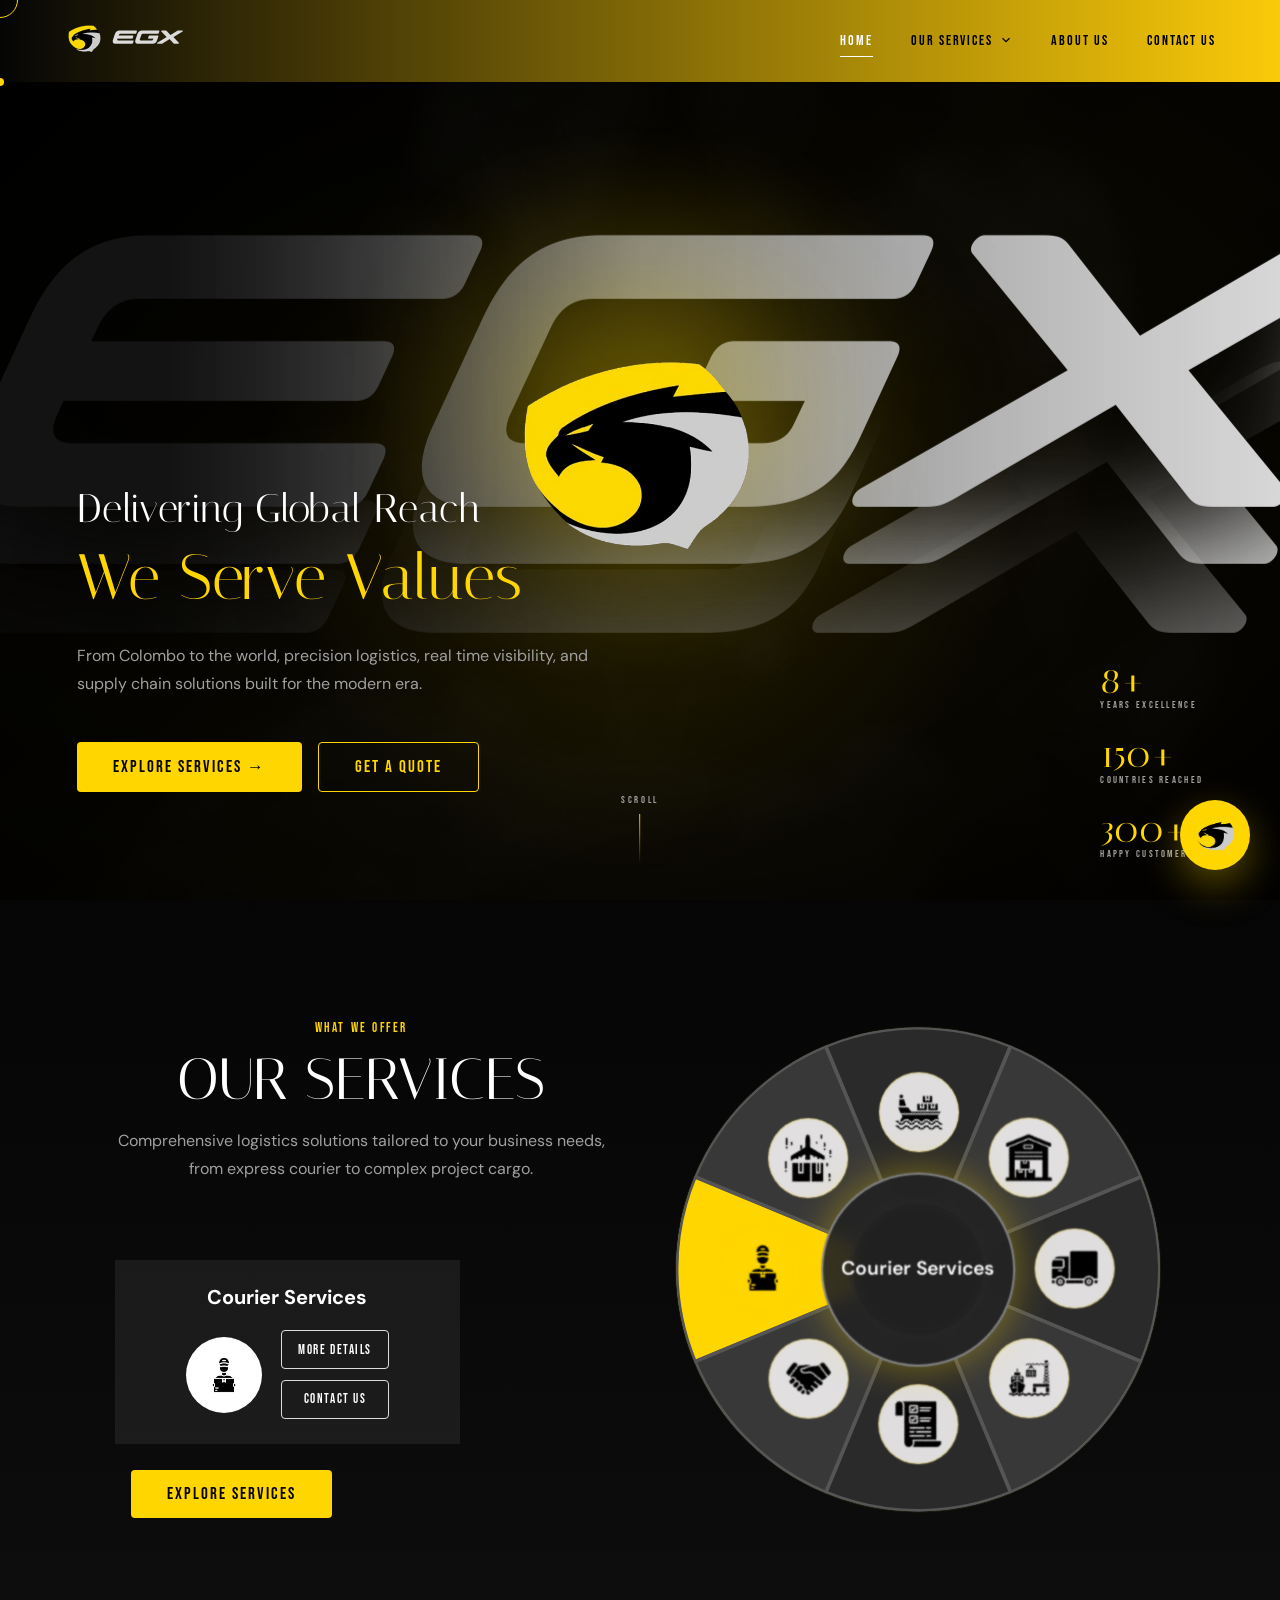
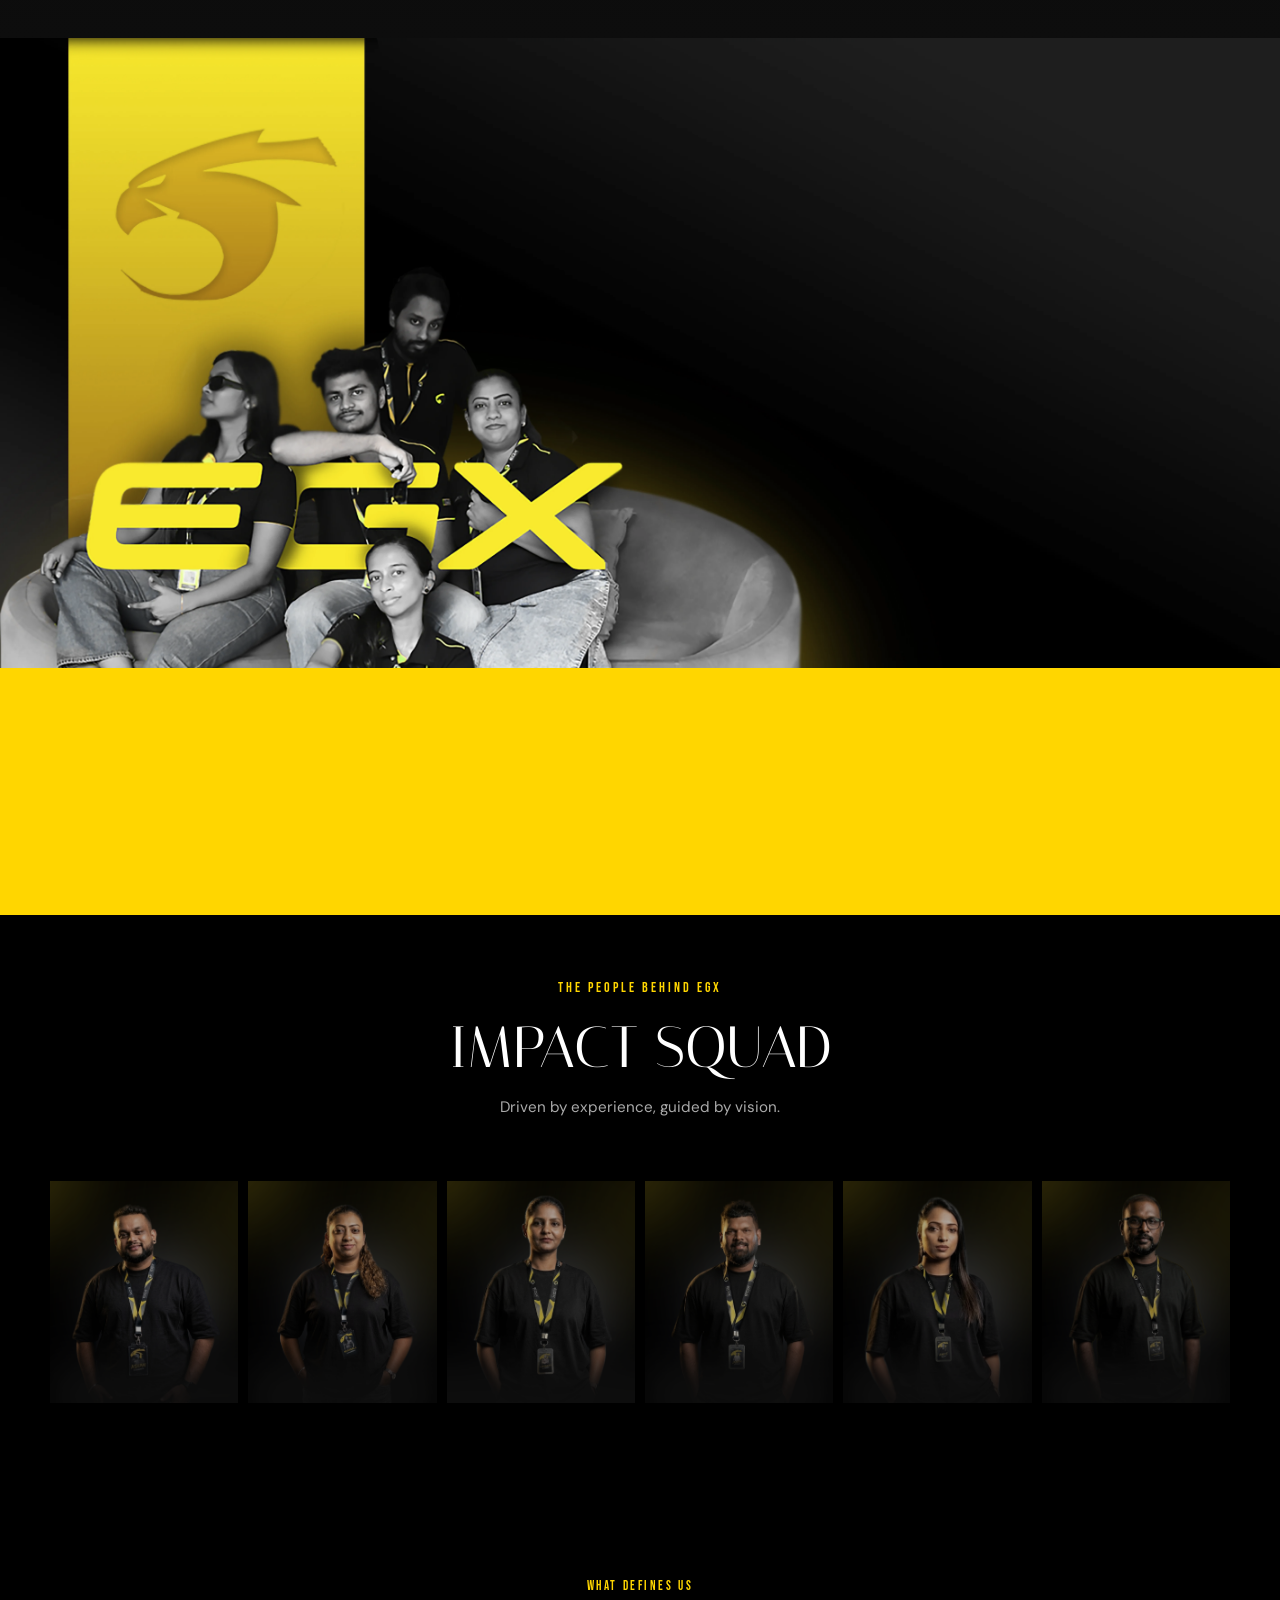
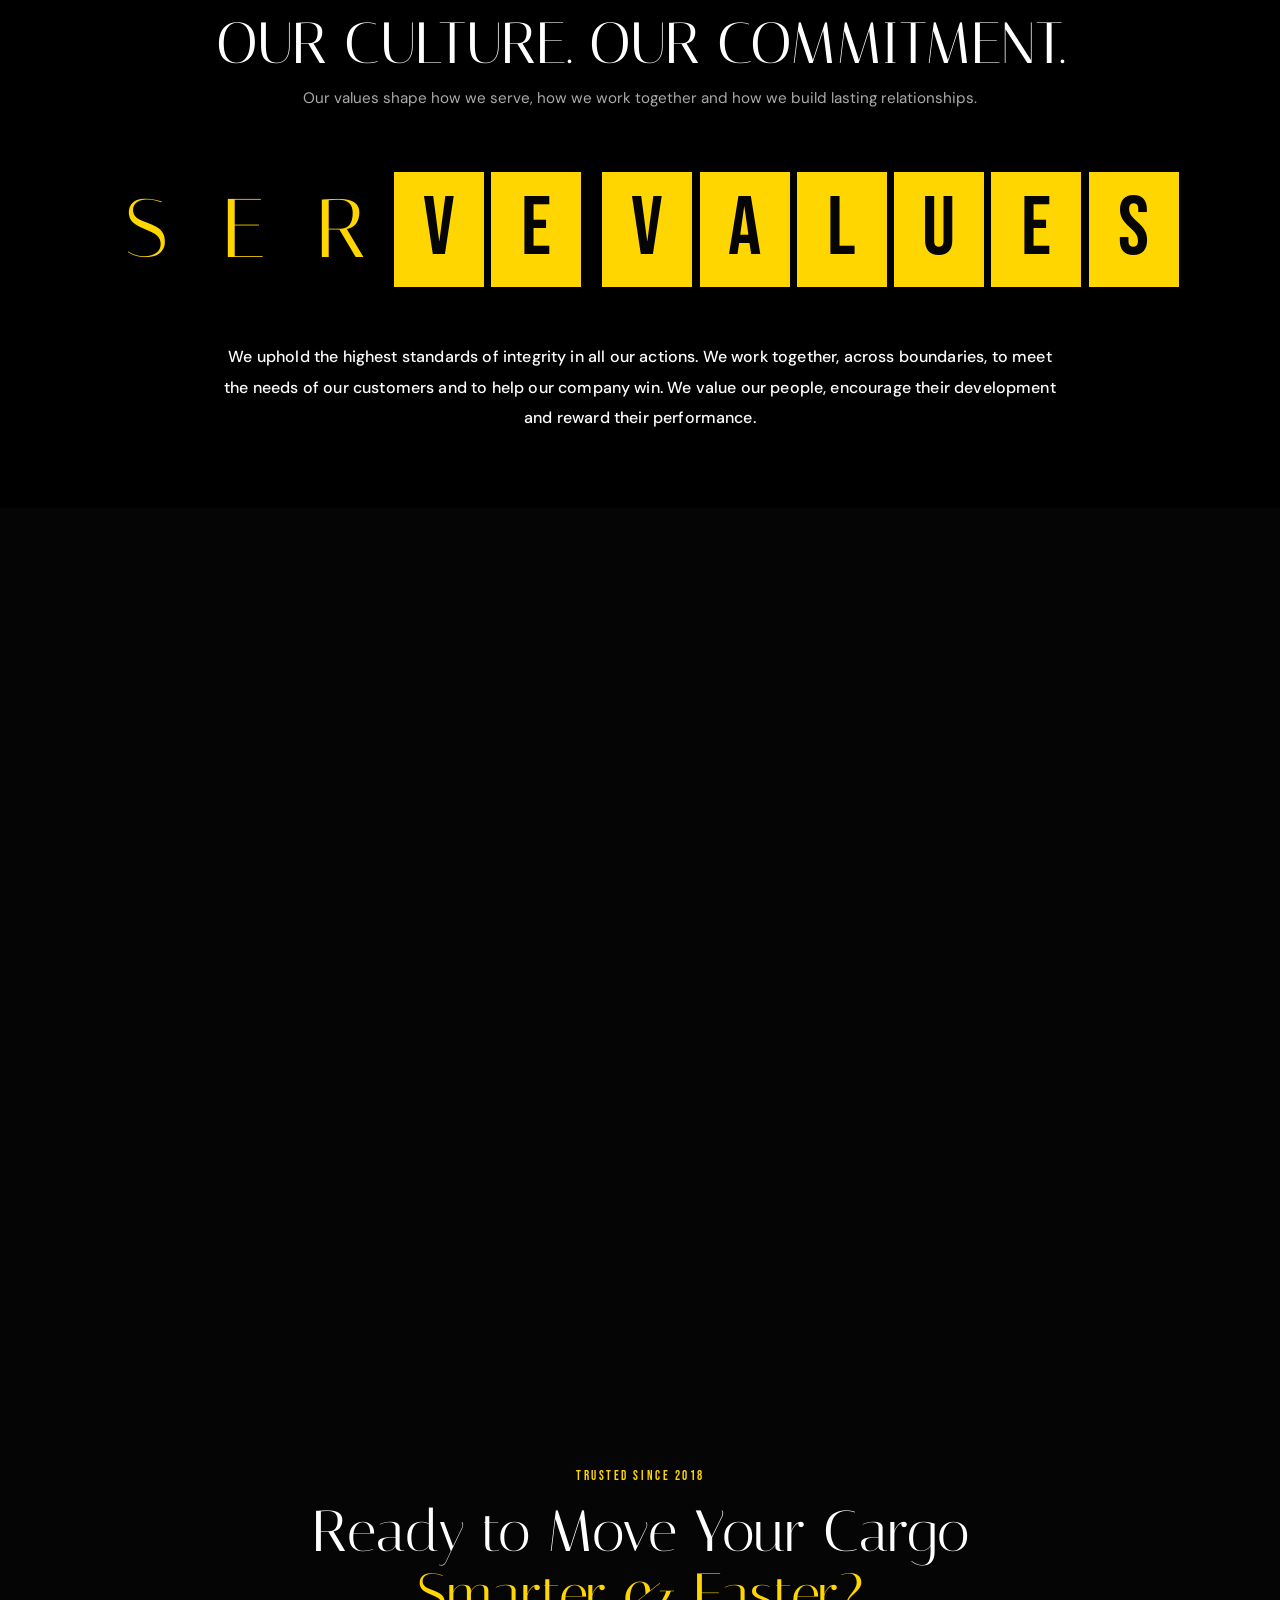
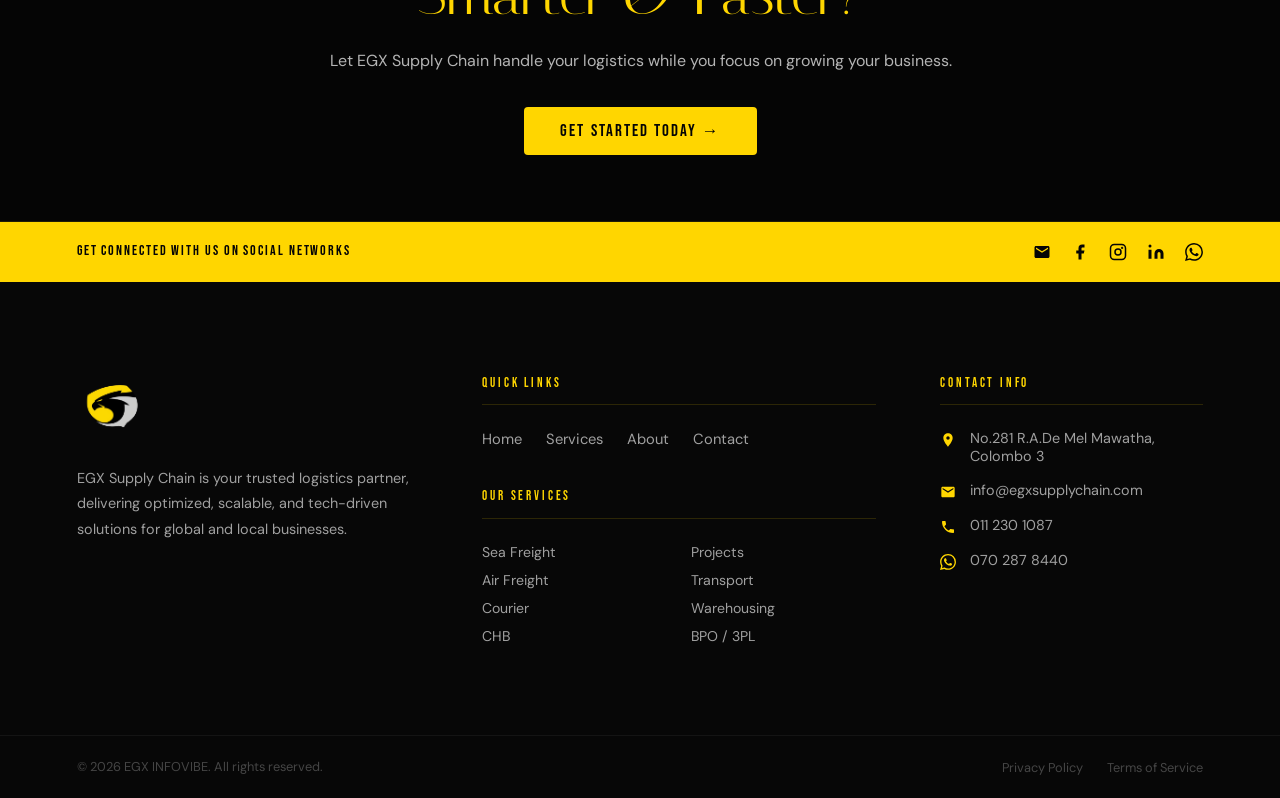
==== index.html @ 419c7eac "PULSE UPDATE 16" ====
<!DOCTYPE html>
<html lang="en">

<head>
  <meta charset="UTF-8">
  <meta name="viewport" content="width=device-width, initial-scale=1.0">
  <meta name="description"
    content="EGX Supply Chain — World-class logistics solutions including courier, air freight, sea freight, warehouse, transport, and customs brokerage services.">
  <title>EGX Supply Chain | Global Logistics Excellence</title>
  <link rel="icon" href="images/egx-logo.webp">
  <link rel="stylesheet" href="css/global.css">
  <link rel="stylesheet" href="css/navbar.css">
  <link rel="stylesheet" href="css/home.css">

  <link rel="stylesheet" href="css/footer.css">

  <link rel="stylesheet" href="css/chatbot.css">

</head>

<body>


  <!-- PRELOADERs -->
  <div id="preloader">
    <img class="preloader-logo" src="images/EGXNavLogo.webp" alt="EGX" onerror="this.style.display='none'">
    <div class="preloader-bar-wrap">
      <div class="preloader-bar"></div>
    </div>
    <p class="preloader-text">LOADING EXCELLENCE</p>
  </div>
  <div id="page-transition"></div>
  <div class="cursor-dot"></div>
  <div class="cursor-ring"></div>
  <audio id="preloader-sound" src="sounds/flash.mp3" preload="none"></audio>
  <audio id="spin-sound" src="sounds/spin3.mp3" preload="none"></audio>

  <!-- NAVBAR -->
  <header id="navbar">
    <a href="index.html" class="nav-logo">
      <img src="images/EGXNavLogo.webp" alt="EGX Supply Chain">
    </a>
    <nav class="nav-links">
      <div class="nav-item"><a href="index.html" class="nav-link active">HOME</a></div>
      <div class="nav-item">
        <a href="pages/services.html" class="nav-link">OUR SERVICES <svg viewBox="0 0 24 24" fill="none"
            stroke="currentColor" stroke-width="2">
            <polyline points="6 9 12 15 18 9" />
          </svg></a>
        <div class="nav-dropdown">
          <a href="pages/courier.html" class="dropdown-link">Courier</a>
          <a href="pages/air-freight.html" class="dropdown-link">Air Freight</a>
          <a href="pages/sea-freight.html" class="dropdown-link">Sea Freight</a>
          <a href="pages/warehouse.html" class="dropdown-link">Warehouse & Logistics</a>
          <a href="pages/transport.html" class="dropdown-link">Transport</a>
          <a href="pages/project-cargo.html" class="dropdown-link">Project Cargo</a>
          <a href="pages/chb.html" class="dropdown-link">CHB</a>
          <a href="pages/bpo.html" class="dropdown-link">3PL &amp; 4PL / BPO</a>
        </div>
      </div>
      <div class="nav-item"><a href="pages/about.html" class="nav-link">ABOUT US</a></div>
      <div class="nav-item"><a href="pages/contact.html" class="nav-link">CONTACT US</a></div>
    </nav>

    <button class="nav-hamburger" aria-label="Open menu"><span></span><span></span><span></span></button>
  </header>

  <!-- MOBILE MENU -->
  <nav id="mobile-menu">
    <div class="mobile-nav-item"><a href="index.html" class="mobile-nav-link">Home</a></div>
    <div class="mobile-nav-item">
      <div class="mobile-nav-link" data-toggle="true">Our Services <svg viewBox="0 0 24 24" fill="none"
          stroke="currentColor" stroke-width="2" width="20" height="20">
          <polyline points="6 9 12 15 18 9" />
        </svg></div>
      <div class="mobile-submenu">
        <a href="pages/courier.html" class="mobile-sub-link">Courier</a>
        <a href="pages/air-freight.html" class="mobile-sub-link">Air Freight</a>
        <a href="pages/sea-freight.html" class="mobile-sub-link">Sea Freight</a>
        <a href="pages/warehouse.html" class="mobile-sub-link">Warehouse &amp; Logistics</a>
        <a href="pages/transport.html" class="mobile-sub-link">Transport</a>
        <a href="pages/project-cargo.html" class="mobile-sub-link">Project Cargo</a>
        <a href="pages/chb.html" class="mobile-sub-link">CHB</a>
        <a href="pages/bpo.html" class="mobile-sub-link">3PL &amp; 4PL / BPO</a>
      </div>
    </div>
    <div class="mobile-nav-item"><a href="pages/about.html" class="mobile-nav-link">About Us</a></div>
    <div class="mobile-nav-item"><a href="pages/contact.html" class="mobile-nav-link">Contact Us</a></div>
    <div class="mobile-cta"><a href="pages/contact.html" class="btn btn-gold">GET A QUOTE →</a></div>
  </nav>



  <!-- ═══════════════════════════════════════════════════════ -->
  <!-- HERO SECTION -->
  <!-- ═══════════════════════════════════════════════════════ -->
  <section id="hero">
    <!-- Background layers (always absolute/decorative) -->
    <div class="hero-bg">
      <img class="hero-bg-img" src="images/team-watermark.webp" alt="">
      <div class="hero-grain"></div>
      <div class="hero-vignette"></div>
    </div>

    <!-- Orb (desktop only, hidden on mobile via CSS) -->
    <div class="hero-orb"></div>

    <!-- BIG EGX background text image
       Desktop: absolute centered behind logo
       Mobile:  flows at top of flex column -->
    <img class="hero-big-egx" src="images/EGX.webp" alt="">

    <!-- Gold glow (desktop only) -->
    <img class="hero-glow" src="images/yellow-glow.webp" alt="">

    <!-- EGX Logo
       Desktop: absolute centered over EGX text
       Mobile:  flows below EGX text image -->
    <div class="hero-logo-wrap" id="heroLogoWrap">
      <img src="images/egx-logo.webp" alt="EGX Supply Chain Logo">
    </div>

    <!-- Text content + buttons
       Desktop: absolute bottom-left
       Mobile:  flows below logo -->
    <div class="hero-content">

      <h1 class="hero-h1">Delivering Global Reach </h1>
      <h2 class="hero-h1-sub">We Serve Values</h2>
      <p class="hero-desc">From Colombo to the world, precision logistics, real time visibility, and supply chain
        solutions built for the modern era.</p>
      <div class="hero-actions">
        <a href="pages/services.html" class="btn btn-gold">EXPLORE SERVICES →</a>
        <a href="pages/contact.html" class="btn btn-outline">GET A QUOTE</a>
      </div>
    </div>

    <!-- Stats
       Desktop: absolute bottom-right
       Mobile:  flows below content -->
    <div class="hero-stats">
      <div class="hero-stat">
        <div class="num">8+</div>
        <div class="lbl">YEARS EXCELLENCE</div>
      </div>
      <div class="hero-stat">
        <div class="num">150+</div>
        <div class="lbl">COUNTRIES REACHED</div>
      </div>
      <div class="hero-stat">
        <div class="num">300+</div>
        <div class="lbl"> HAPPY CUSTOMERS</div>
      </div>
    </div>

    <!-- Scroll indicator (desktop only) -->
    <div class="hero-scroll">
      <span>SCROLL</span>
      <div class="hero-scroll-line"></div>
    </div>

  </section>


  <!-- ═══════════════════════════════════════════════════════ -->
  <!-- SERVICES WHEEL -->
  <!-- ═══════════════════════════════════════════════════════ -->
  <section id="services-section" class="section">
    <div class="container">


      <div class="wheel-container">

        <!-- ── LEFT: Detail Panel ── -->
        <div class="wheel-detail reveal">
          <div class="section-title-block reveal">
            <span class="label">WHAT WE OFFER</span>
            <h2>OUR SERVICES</h2>
            <p>Comprehensive logistics solutions tailored to your business needs, from express courier to complex
              project cargo.</p>
          </div>
          <div class="wheel-detail-box">
            <h2 class="wheel-detail-name">Courier Services</h2>
            <div class="wheel-detail-inner">
              <div class="wheel-detail-icon-circle">
                <img class="wheel-detail-icon-img" src="images/icons/courier.webp" alt="Service Icon">
              </div>
              <div class="wheel-detail-btns">
                <a href="#" class="btn btn-outline wheel-detail-btn">MORE DETAILS</a>
                <a href="pages/contact.html" class="btn btn-outline">CONTACT US</a>
              </div>
            </div>
          </div>
          <a href="pages/services.html" class="btn btn-gold wheel-explore-btn">EXPLORE SERVICES</a>
        </div>

        <!-- ── RIGHT: Spinning Wheel ── -->
        <div class="wheel-wrap">
          <div class="wheel" id="serviceWheel">
            <!-- Center: service name text (counter-rotated by JS) -->
            <div class="wheel-center">
              <span class="wheel-center-text">Courier Services</span>
            </div>
            <!-- Items (positioned + counter-rotated by JS) -->
            <div class="wheel-item" data-name="Courier Services"
              data-desc="Fast and secure international courier services to 220+ countries with real-time tracking and express options."
              data-href="pages/courier.html">
              <div class="wheel-item-icon"><img src="images/icons/courier.webp" alt="Courier"></div>
            </div>
            <div class="wheel-item" data-name="Air Freight"
              data-desc="Time-critical air cargo solutions with global coverage, customs expertise and full-service handling."
              data-href="pages/air-freight.html">
              <div class="wheel-item-icon"><img src="images/icons/air.webp" alt="Air Freight"></div>
            </div>
            <div class="wheel-item" data-name="Sea Freight"
              data-desc="Cost-effective FCL and LCL ocean freight services connecting Sri Lanka to every major port worldwide."
              data-href="pages/sea-freight.html">
              <div class="wheel-item-icon"><img src="images/icons/sea.webp" alt="Sea Freight"></div>
            </div>
            <div class="wheel-item" data-name="Warehouse &amp; Logistics"
              data-desc="State-of-the-art warehousing facilities with inventory management, pick &amp; pack, and distribution services."
              data-href="pages/warehouse.html">
              <div class="wheel-item-icon"><img src="images/icons/warehouse.webp" alt="Warehouse"></div>
            </div>
            <div class="wheel-item" data-name="Ground Transport"
              data-desc="Reliable road transport solutions across Sri Lanka with GPS tracking and flexible fleet options."
              data-href="pages/transport.html">
              <div class="wheel-item-icon"><img src="images/icons/transport.webp" alt="Transport"></div>
            </div>
            <div class="wheel-item" data-name="Project Cargo"
              data-desc="Specialized handling for oversized, heavy-lift and complex project cargo requiring bespoke logistics."
              data-href="pages/project-cargo.html">
              <div class="wheel-item-icon"><img src="images/icons/project.webp" alt="Project Cargo"></div>
            </div>
            <div class="wheel-item" data-name="CHB"
              data-desc="Expert Customs House Brokerage ensuring fast, compliant clearance for all your import and export shipments."
              data-href="pages/chb.html">
              <div class="wheel-item-icon"><img src="images/icons/chb.webp" alt="CHB"></div>
            </div>
            <div class="wheel-item" data-name="3PL &amp; 4PL / BPO"
              data-desc="Third and fourth-party logistics management and business process outsourcing for scalable supply chains."
              data-href="pages/bpo.html">
              <div class="wheel-item-icon"><img src="images/icons/pl.webp" alt="BPO"></div>
            </div>
          </div>
        </div>
      </div><!-- /.wheel-container -->
    </div>
  </section>

  <!-- ═══════════════════════════════════════════════════════ -->
  <!-- ABOUT SECTION                                           -->
  <!-- ═══════════════════════════════════════════════════════ -->
  <section id="about-snippet">
    <img class="about-team-img" src="images/about-us.webp" alt="EGX Team" loading="lazy"
      onerror="this.src='images/about us.webp'">

    <div class="about-split">
      <div class="about-right reveal-right">
        <span class="about-badge">WHO WE ARE</span>
        <h2 class="about-heading">ABOUT US</h2>
        <p class="about-body">At EGX Supply Chain (Pvt) Ltd, Sri Lanka, we specialize in delivering reliable, efficient,
          and innovative supply chain solutions that keep businesses moving forward. Guided by our slogan “Serve
          Values”, we prioritize trust, efficiency, and customer satisfaction in every logistics operation. From freight
          forwarding to warehousing and distribution, our expert team ensures seamless global connectivity. With a
          commitment to excellence, EGX Supply Chain is your trusted logistics partner in Sri Lanka and beyond.</p>
        <a href="pages/about.html" class="btn btn-gold about-cta">MORE</a>
      </div>
    </div>
  </section>


  <!-- ═══════════════════════════════════════════════════════ -->
  <!-- STATS COUNTERS -->
  <!-- ═══════════════════════════════════════════════════════ -->
  <section id="counters">
    <div class="container">
      <div class="counters-grid">
        <div>
          <div class="counter-num" data-target="300" data-suffix="+">0+</div>
          <div class="counter-label">HAPPY CUSTOMERS</div>
        </div>
        <div>
          <div class="counter-num" data-target="150" data-suffix="+">0+</div>
          <div class="counter-label">COUNTRIES SERVED</div>
        </div>
        <div>
          <div class="counter-num" data-target="8" data-suffix="+">0+</div>
          <div class="counter-label">YEARS EXPERIENCE</div>
        </div>
        <div>
          <div class="counter-num" data-target="100" data-suffix="+">0+</div>
          <div class="counter-label">GLOBAL PARTNERS</div>
        </div>
      </div>
    </div>
  </section>


  <!-- ═══════════════════════════════════════════════════════ -->
  <!-- EXCO / IMPACT SQUAD -->
  <!-- ═══════════════════════════════════════════════════════ -->

  <section class="ab-scene--directors ab-scene--exco">

    <!-- Section Heading -->
    <div class="ab-directors-header">
      <span class="label">THE PEOPLE BEHIND EGX</span>
      <h2>IMPACT SQUAD</h2>
      <p>Driven by experience, guided by vision.</p>
    </div>

    <!-- EXCO Grid -->
    <div class="ab-directors-grid ab-exco-grid">

      <!-- EXCO 01 -->
      <div class="ab-exco-card ab-director-card">
        <div class="ab-exco-img">
          <img src="images/ExcoTeam/01 ashan .webp" alt="Ashan Fernando - Managing Director" loading="lazy">

          <div class="ab-exco-info">
            <h4>Ashan Fernando</h4>
            <span class="ab-exco-role">MANAGING DIRECTOR</span>
          </div>
        </div>
      </div>

      <!-- EXCO 02 -->
      <div class="ab-exco-card ab-director-card">
        <div class="ab-exco-img">
          <img src="images/ExcoTeam/02. Nisansala .webp" alt="Nisansala Samaraweera - General Manager" loading="lazy">

          <div class="ab-exco-info">
            <h4>Nisansala Samaraweera</h4>
            <span class="ab-exco-role">GENERAL MANAGER</span>
          </div>
        </div>
      </div>

      <!-- EXCO 03 -->
      <div class="ab-exco-card ab-director-card">
        <div class="ab-exco-img">
          <img src="images/ExcoTeam/06 chathurika .webp" alt="Chathurika Dilrukshani - Head of Finance" loading="lazy">

          <div class="ab-exco-info">
            <h4>Chathurika Dilrukshani</h4>
            <span class="ab-exco-role">HEAD OF FINANCE</span>
          </div>
        </div>
      </div>

      <!-- EXCO 04 -->
      <div class="ab-exco-card ab-director-card">
        <div class="ab-exco-img">
          <img src="images/ExcoTeam/05. janith.webp" alt="Janith Perera - Head of Fleet" loading="lazy">

          <div class="ab-exco-info">
            <h4>Janith Perera</h4>
            <span class="ab-exco-role">HEAD OF FLEET</span>
          </div>
        </div>
      </div>

      <!-- EXCO 05 -->
      <div class="ab-exco-card ab-director-card">
        <div class="ab-exco-img">
          <img src="images/ExcoTeam/03. anne.webp" alt="Anne Dilani - Head of Courier" loading="lazy">

          <div class="ab-exco-info">
            <h4>Anne Dilani</h4>
            <span class="ab-exco-role">HEAD OF COURIER</span>
          </div>
        </div>
      </div>

      <!-- EXCO 06 -->
      <div class="ab-exco-card ab-director-card">
        <div class="ab-exco-img">
          <img src="images/ExcoTeam/04. thushanthan .webp" alt="Thushanthan Subramanium - Head of Sales" loading="lazy">

          <div class="ab-exco-info">
            <h4>Thushanthan Subramanium</h4>
            <span class="ab-exco-role">HEAD OF SALES</span>
          </div>
        </div>
      </div>

    </div>
  </section>


  <!-- ═══════════════════════════════════════════════════════ -->
  <!-- EGX SERVE VALUES -->
  <!-- ═══════════════════════════════════════════════════════ -->
  <section class="egx-values-section" id="serve-values">

    <div class="egx-values-container">

      <div class="egx-values-heading">
        <span class="label">WHAT DEFINES US</span>
        <h2>OUR CULTURE. OUR COMMITMENT.</h2>
        <p>Our values shape how we serve, how we work together and how we build lasting relationships.</p>
      </div>

      <div class="egx-peel-stage">
        <div class="egx-peel-words" aria-label="Serve Values"></div>
      </div>

      <div class="egx-values-copy">
        <p>
          We uphold the highest standards of integrity in all our actions.
          We work together, across boundaries, to meet the needs of our
          customers and to help our company win. We value our people,
          encourage their development and reward their performance.
        </p>
      </div>

    </div>
  </section>



  <!-- ═══════════════════════════════════════════════════════ -->
  <!-- EGX INFORVIBE                                           -->
  <!-- ═══════════════════════════════════════════════════════ -->

  <!-- Swiper CSS -->
  <link rel="stylesheet" href="https://cdn.jsdelivr.net/npm/swiper@11/swiper-bundle.min.css">

  <section id="pulse-section">

    <div class="pulse-inner">

      <!-- Section Heading -->
      <div class="section-title-block reveal">
        <span class="label">STAY AHEAD WITH</span>

        <h2>EGX INFORVIBE</h2>

        <p>
          Your source for daily logistics news, freight insights,
          supply chain trends, and industry updates.
        </p>
      </div>


      <!-- ═══════════════════════════════════════════════════ -->
      <!-- NEWS SLIDER                                         -->
      <!-- ═══════════════════════════════════════════════════ -->

      <div class="swiper pulse-swiper">

        <div class="swiper-wrapper">


          <!-- ═══════════════════════════════════════════════ -->
          <!-- NEWS 01                                         -->
          <!-- Change only DATE + IMAGE + FACEBOOK LINK       -->
          <!-- ═══════════════════════════════════════════════ -->

          <div class="swiper-slide">

            <a href="https://www.facebook.com/egxsupplychain" target="_blank" rel="noopener noreferrer"
              class="pulse-card">

              <!-- DATE -->
              <div class="pulse-date">
                <span class="pulse-date-day">16</span>
                <span class="pulse-date-mon">NOV</span>
              </div>

              <!-- IMAGE -->
              <div class="pulse-card-img">

                <img src="images/egxPulse/NOV161.jpeg" alt="EGX Supply Chain News - NOV 16, 2026" loading="lazy">

                <!-- Hover overlay -->
                <div class="pulse-card-overlay">
                  <span>VIEW ON FACEBOOK</span>
                  <span class="pulse-arrow-icon">↗</span>
                </div>

              </div>

            </a>

          </div>



          <!-- ═══════════════════════════════════════════════ -->
          <!-- NEWS 02                                         -->
          <!-- ═══════════════════════════════════════════════ -->

          <div class="swiper-slide">

            <a href="https://www.facebook.com/egxsupplychain" target="_blank" rel="noopener noreferrer"
              class="pulse-card">

              <div class="pulse-date">
                <span class="pulse-date-day">16</span>
                <span class="pulse-date-mon">NOV</span>
              </div>

              <div class="pulse-card-img">

                <img src="images/egxPulse/NOV162.jpeg" alt="EGX Supply Chain News - NOV 16, 2026" loading="lazy">

                <div class="pulse-card-overlay">
                  <span>VIEW ON FACEBOOK</span>
                  <span class="pulse-arrow-icon">↗</span>
                </div>

              </div>

            </a>

          </div>



          <!-- ═══════════════════════════════════════════════ -->
          <!-- NEWS 03                                         -->
          <!-- ═══════════════════════════════════════════════ -->

          <div class="swiper-slide">

            <a href="https://www.facebook.com/egxsupplychain" target="_blank" rel="noopener noreferrer"
              class="pulse-card">

              <div class="pulse-date">
                <span class="pulse-date-day">16</span>
                <span class="pulse-date-mon">NOV</span>
              </div>

              <div class="pulse-card-img">

                <img src="images/egxPulse/NOV163.jpeg" alt="EGX Supply Chain News - NOV 16, 2026" loading="lazy">

                <div class="pulse-card-overlay">
                  <span>VIEW ON FACEBOOK</span>
                  <span class="pulse-arrow-icon">↗</span>
                </div>

              </div>

            </a>

          </div>



          <!-- ═══════════════════════════════════════════════ -->
          <!-- NEWS 04                                         -->
          <!-- ═══════════════════════════════════════════════ -->

          <div class="swiper-slide">

            <a href="https://www.facebook.com/egxsupplychain" target="_blank" rel="noopener noreferrer"
              class="pulse-card">

              <div class="pulse-date">
                <span class="pulse-date-day">16</span>
                <span class="pulse-date-mon">NOV</span>
              </div>

              <div class="pulse-card-img">

                <img src="images/egxPulse/NOV164.jpeg" alt="EGX Supply Chain News - Nov 16, 2026" loading="lazy">

                <div class="pulse-card-overlay">
                  <span>VIEW ON FACEBOOK</span>
                  <span class="pulse-arrow-icon">↗</span>
                </div>

              </div>

            </a>

          </div>



          <!-- ═══════════════════════════════════════════════ -->
          <!-- NEWS 05                                         -->
          <!-- ═══════════════════════════════════════════════ -->

          <div class="swiper-slide">

            <a href="https://www.facebook.com/egxsupplychain" target="_blank" rel="noopener noreferrer"
              class="pulse-card">

              <div class="pulse-date">
                <span class="pulse-date-day">VIBEUP</span>
                <span class="pulse-date-mon">WEEK</span>
              </div>

              <div class="pulse-card-img">

                <img src="images/egxPulse/NOV16M.jpeg" alt="EGX Supply Chain News - VIBEUP WEEK , 2026"
                  loading="lazy">

                <div class="pulse-card-overlay">
                  <span>VIEW ON FACEBOOK</span>
                  <span class="pulse-arrow-icon">↗</span>
                </div>

              </div>

            </a>

          </div>



         






        </div>
        <!-- /.swiper-wrapper -->


        <!-- ═══════════════════════════════════════════════ -->
        <!-- CONTROLS                                         -->
        <!-- ═══════════════════════════════════════════════ -->

        <div class="pulse-controls">

          <button class="pulse-arrow pulse-prev" id="pulsePrev" aria-label="Previous news" type="button">
            <svg width="20" height="20" viewBox="0 0 32 32" fill="currentColor">
              <path
                d="M0.704 17.696l9.856 9.856c0.896 0.896 2.432 0.896 3.328 0s0.896-2.432 0-3.328l-5.792-5.856h21.568c1.312 0 2.368-1.056 2.368-2.368s-1.056-2.368-2.368-2.368h-21.568l5.824-5.824c0.896-0.896 0.896-2.432 0-3.328-0.48-0.48-1.12-0.704-1.664-0.704s-1.184 0.224-1.664 0.704l-9.856 9.856c-0.448 0.448-0.704 1.056-0.704 1.664s0.256 1.216 0.704 1.664z" />
            </svg>
          </button>


          <div class="pulse-pagination" id="pulsePagination"></div>


          <button class="pulse-arrow pulse-next" id="pulseNext" aria-label="Next news" type="button">
            <svg width="20" height="20" viewBox="0 0 32 32" fill="currentColor">
              <path
                d="M31.296 14.304l-9.856-9.856c-0.896-0.896-2.432-0.896-3.328 0s-0.896 2.432 0 3.328l5.792 5.856h-21.536c-1.312 0-2.368 1.056-2.368 2.368s1.056 2.368 2.368 2.368h21.568l-5.824 5.824c-0.896 0.896-0.896 2.432 0 3.328 0.48 0.48 1.12 0.704 1.664 0.704s1.184 0.224 1.664 0.704l9.856-9.856c0.448-0.448 0.704-1.056 0.704-1.664s-0.256-1.216-0.704-1.664z" />
            </svg>
          </button>

        </div>

      </div>
      <!-- /.pulse-swiper -->

    </div>
    <!-- /.pulse-inner -->

  </section>


  <!-- ═══════════════════════════════════════════════════════ -->
  <!-- SWIPER JS                                               -->
  <!-- ═══════════════════════════════════════════════════════ -->

  <script src="https://cdn.jsdelivr.net/npm/swiper@11/swiper-bundle.min.js"></script>


  <script>

    document.addEventListener("DOMContentLoaded", function () {

      const pulseSwiper = new Swiper(".pulse-swiper", {

        slidesPerView: 3,

        spaceBetween: 24,

        loop: true,

        speed: 700,

        grabCursor: true,

        autoplay: {
          delay: 5000,
          disableOnInteraction: false
        },

        pagination: {
          el: "#pulsePagination",
          clickable: true
        },

        navigation: {
          nextEl: "#pulseNext",
          prevEl: "#pulsePrev"
        },

        breakpoints: {

          /* Mobile */
          0: {
            slidesPerView: 1,
            spaceBetween: 16
          },

          /* Tablet */
          600: {
            slidesPerView: 2,
            spaceBetween: 20
          },

          /* Desktop */
          1000: {
            slidesPerView: 3,
            spaceBetween: 24
          }

        }

      });

    });

  </script>

  <!-- ═══════════════════════════════════════════════════════ -->
  <!-- PARALLAX BANNER -->
  <!-- ═══════════════════════════════════════════════════════ -->
  <section id="parallax-banner" class="parallax-section">
    <div class="parallax-img" data-parallax="0.3" style="background-image:url('images/AirFrieghtAssests/MainPic.webp')">
    </div>
    <div class="parallax-content reveal">
      <span class="label" style="display:block;margin-bottom:16px">TRUSTED SINCE 2018</span>
      <h2>Ready to Move Your Cargo<br><span class="gold">Smarter &amp; Faster?</span></h2>
      <p>Let EGX Supply Chain handle your logistics while you focus on growing your business.</p>
      <a href="pages/contact.html" class="btn btn-gold">GET STARTED TODAY →</a>
    </div>
  </section>



  <!-- FOOTER -->
  <footer id="footer">
    <div class="footer-social-bar">
      <p>GET CONNECTED WITH US ON SOCIAL NETWORKS</p>
      <div class="footer-social-icons">
        <a href="mailto:info@egxsupplychain.com" aria-label="Email"><svg width="18" height="18" viewBox="0 0 24 24"
            fill="currentColor">
            <path
              d="M20 4H4c-1.1 0-2 .9-2 2v12c0 1.1.9 2 2 2h16c1.1 0 2-.9 2-2V6c0-1.1-.9-2-2-2zm0 4l-8 5-8-5V6l8 5 8-5v2z" />
          </svg></a>
        <a href="https://www.facebook.com/egxsupplychain" target="_blank" rel="noopener" aria-label="Facebook"><svg
            width="18" height="18" viewBox="0 0 24 24" fill="currentColor">
            <path d="M18 2h-3a5 5 0 00-5 5v3H7v4h3v8h4v-8h3l1-4h-4V7a1 1 0 011-1h3z" />
          </svg></a>
        <a href="https://www.instagram.com/egx.sc" target="_blank" rel="noopener" aria-label="Instagram"><svg width="18"
            height="18" viewBox="0 0 24 24" fill="none" stroke="currentColor" stroke-width="2">
            <rect x="2" y="2" width="20" height="20" rx="5" />
            <circle cx="12" cy="12" r="4" />
            <circle cx="17.5" cy="6.5" r="0.5" fill="currentColor" />
          </svg></a>
        <a href="https://www.linkedin.com/company/egx-supply-chain" target="_blank" rel="noopener"
          aria-label="LinkedIn"><svg width="18" height="18" viewBox="0 0 24 24" fill="currentColor">
            <path d="M16 8a6 6 0 016 6v7h-4v-7a2 2 0 00-2-2 2 2 0 00-2 2v7h-4v-7a6 6 0 016-6zM2 9h4v12H2z" />
            <circle cx="4" cy="4" r="2" />
          </svg></a>
        <a href="https://wa.me/94702878440" target="_blank" rel="noopener" aria-label="WhatsApp"><svg width="18"
            height="18" viewBox="0 0 24 24" fill="currentColor">
            <path
              d="M17.472 14.382c-.297-.149-1.758-.867-2.03-.967-.273-.099-.471-.148-.67.15-.197.297-.767.966-.94 1.164-.173.199-.347.223-.644.075-.297-.15-1.255-.463-2.39-1.475-.883-.788-1.48-1.761-1.653-2.059-.173-.297-.018-.458.13-.606.134-.133.298-.347.446-.52.149-.174.198-.298.298-.497.099-.198.05-.371-.025-.52-.075-.149-.669-1.612-.916-2.207-.242-.579-.487-.5-.669-.51-.173-.008-.371-.01-.57-.01-.198 0-.52.074-.792.372-.272.297-1.04 1.016-1.04 2.479 0 1.462 1.065 2.875 1.213 3.074.149.198 2.096 3.2 5.077 4.487.709.306 1.262.489 1.694.625.712.227 1.36.195 1.871.118.571-.085 1.758-.719 2.006-1.413.248-.694.248-1.289.173-1.413-.074-.124-.272-.198-.57-.347m-5.421 7.403h-.004a9.87 9.87 0 01-5.031-1.378l-.361-.214-3.741.982.998-3.648-.235-.374a9.86 9.86 0 01-1.51-5.26c.001-5.45 4.436-9.884 9.888-9.884 2.64 0 5.122 1.03 6.988 2.898a9.825 9.825 0 012.893 6.994c-.003 5.45-4.437 9.884-9.885 9.884m8.413-18.297A11.815 11.815 0 0012.05 0C5.495 0 .16 5.335.157 11.892c0 2.096.547 4.142 1.588 5.945L.057 24l6.305-1.654a11.882 11.882 0 005.683 1.448h.005c6.554 0 11.89-5.335 11.893-11.893a11.821 11.821 0 00-3.48-8.413Z" />
          </svg></a>
      </div>
    </div>
    <div class="footer-main">
      <div>
        <img class="footer-logo" src="images/egx-logo.webp" alt="EGX Supply Chain"
          onerror="this.src='images/EGXNavLogo.webp'">
        <p class="footer-desc">EGX Supply Chain is your trusted logistics partner, delivering optimized, scalable, and
          tech-driven solutions for global and local businesses.</p>
      </div>
      <div>
        <p class="footer-heading">QUICK LINKS</p>
        <div class="footer-quick-links">
          <a href="index.html">Home</a>
          <a href="pages/services.html">Services</a>
          <a href="pages/about.html">About</a>
          <a href="pages/contact.html">Contact</a>
        </div>
        <p class="footer-heading" style="margin-top:28px">OUR SERVICES</p>
        <div class="footer-services-grid">
          <a href="pages/sea-freight.html">Sea Freight</a>
          <a href="pages/project-cargo.html">Projects</a>
          <a href="pages/air-freight.html">Air Freight</a>
          <a href="pages/transport.html">Transport</a>
          <a href="pages/courier.html">Courier</a>
          <a href="pages/warehouse.html">Warehousing</a>
          <a href="pages/chb.html">CHB</a>
          <a href="pages/bpo.html">BPO / 3PL</a>
        </div>
      </div>
      <div>
        <p class="footer-heading">CONTACT INFO</p>
        <div class="footer-contact-item"><svg width="16" height="16" viewBox="0 0 24 24" fill="var(--gold)"
            style="flex-shrink:0;margin-top:3px">
            <path
              d="M12 2C8.13 2 5 5.13 5 9c0 5.25 7 13 7 13s7-7.75 7-13c0-3.87-3.13-7-7-7zm0 9.5c-1.38 0-2.5-1.12-2.5-2.5s1.12-2.5 2.5-2.5 2.5 1.12 2.5 2.5-1.12 2.5-2.5 2.5z" />
          </svg><a href="https://maps.google.com/?q=No.281+R.A.+De+Mel+Mawatha+Colombo+3" target="_blank">No.281 R.A.De
            Mel Mawatha, Colombo 3</a></div>
        <div class="footer-contact-item"><svg width="16" height="16" viewBox="0 0 24 24" fill="var(--gold)"
            style="flex-shrink:0">
            <path
              d="M20 4H4c-1.1 0-2 .9-2 2v12c0 1.1.9 2 2 2h16c1.1 0 2-.9 2-2V6c0-1.1-.9-2-2-2zm0 4l-8 5-8-5V6l8 5 8-5v2z" />
          </svg><a href="mailto:info@egxsupplychain.com">info@egxsupplychain.com</a></div>
        <div class="footer-contact-item"><svg width="16" height="16" viewBox="0 0 24 24" fill="var(--gold)"
            style="flex-shrink:0">
            <path
              d="M6.62 10.79c1.44 2.83 3.76 5.14 6.59 6.59l2.2-2.2c.27-.27.67-.36 1.02-.24 1.12.37 2.33.57 3.57.57.55 0 1 .45 1 1V20c0 .55-.45 1-1 1-9.39 0-17-7.61-17-17 0-.55.45-1 1-1h3.5c.55 0 1 .45 1 1 0 1.25.2 2.45.57 3.57.11.35.03.74-.25 1.02l-2.2 2.2z" />
          </svg><a href="tel:0112301087">011 230 1087</a></div>
        <div class="footer-contact-item"><svg width="16" height="16" viewBox="0 0 24 24" fill="var(--gold)"
            style="flex-shrink:0">
            <path
              d="M17.472 14.382c-.297-.149-1.758-.867-2.03-.967-.273-.099-.471-.148-.67.15-.197.297-.767.966-.94 1.164-.173.199-.347.223-.644.075-.297-.15-1.255-.463-2.39-1.475-.883-.788-1.48-1.761-1.653-2.059-.173-.297-.018-.458.13-.606.134-.133.298-.347.446-.52.149-.174.198-.298.298-.497.099-.198.05-.371-.025-.52-.075-.149-.669-1.612-.916-2.207-.242-.579-.487-.5-.669-.51-.173-.008-.371-.01-.57-.01-.198 0-.52.074-.792.372-.272.297-1.04 1.016-1.04 2.479 0 1.462 1.065 2.875 1.213 3.074.149.198 2.096 3.2 5.077 4.487.709.306 1.262.489 1.694.625.712.227 1.36.195 1.871.118.571-.085 1.758-.719 2.006-1.413.248-.694.248-1.289.173-1.413-.074-.124-.272-.198-.57-.347m-5.421 7.403h-.004a9.87 9.87 0 01-5.031-1.378l-.361-.214-3.741.982.998-3.648-.235-.374a9.86 9.86 0 01-1.51-5.26c.001-5.45 4.436-9.884 9.888-9.884 2.64 0 5.122 1.03 6.988 2.898a9.825 9.825 0 012.893 6.994c-.003 5.45-4.437 9.884-9.885 9.884m8.413-18.297A11.815 11.815 0 0012.05 0C5.495 0 .16 5.335.157 11.892c0 2.096.547 4.142 1.588 5.945L.057 24l6.305-1.654a11.882 11.882 0 005.683 1.448h.005c6.554 0 11.89-5.335 11.893-11.893a11.821 11.821 0 00-3.48-8.413Z" />
          </svg><a href="https://wa.me/94702878440">070 287 8440</a></div>
      </div>
    </div>
    <div class="footer-bottom">
      <p>© 2026 EGX INFOVIBE. All rights reserved.</p>
      <div class="footer-bottom-links"><a href="#">Privacy Policy</a><a href="#">Terms of Service</a></div>
    </div>
  </footer>




  <div id="chatbot-container"></div>

  <script src="js/egx-faq.js"></script>

  <script src="js/chatbot.js"></script>

  <script src="js/main.js"></script>

  <script src="js/section-flow.js"></script>




</body>

</html>
---- css/global.css ----
/* ============================================================
   EGX SUPPLY CHAIN — GLOBAL DESIGN SYSTEM
   Fonts: Italiana (headings) + DM Sans (body) + Bebas Neue (accent)
   Theme: Dark luxury — Black, Gold (#FFD600), White
   ============================================================ */

@import url('https://fonts.googleapis.com/css2?family=Italiana&family=DM+Sans:ital,opsz,wght@0,9..40,300;0,9..40,400;0,9..40,500;0,9..40,600;1,9..40,300&family=Bebas+Neue&family=DM+Serif+Display:ital@0;1&display=swap');

/* ── ROOT TOKENS ─────────────────────────────────────────── */
:root {
  --gold:        #FFD600;
  --gold-dim:    #E6B800;
  --gold-glow:   rgba(255,214,0,0.18);
  --black:       #050505;
  --dark:        #0d0d0d;
  --dark-card:   #111111;
  --dark-border: rgba(255,255,255,0.08);
  --white:       #ffffff;
  --ash:         #a0a0a0;
  --ash-light:   #d0d0d0;

  --font-heading:  'Italiana', serif;
  --font-display:  'Bebas Neue', serif;
  --font-accent:   'Bebas Neue', sans-serif;
  --font-body:     'DM Sans', sans-serif;

  --nav-h:       82px;
  --radius-sm:   8px;
  --radius-md:   16px;
  --radius-lg:   32px;
  --transition:  0.35s cubic-bezier(0.4,0,0.2,1);
}

/*NAVBAR SET*/


/* Fixed navbar compensation */
html {
  scroll-padding-top: var(--nav-h);
}

/* Everything starts below fixed navbar */
body {
  padding-top: var(--nav-h);
}


/* ── RESET ───────────────────────────────────────────────── */
*, *::before, *::after { box-sizing: border-box; margin: 0; padding: 0; }

html {
  scroll-behavior: smooth;
  font-size: 16px;
}

body {
  background: var(--black);
  color: var(--white);
  font-family: var(--font-body);
  -webkit-font-smoothing: antialiased;
  overflow-x: hidden;
  cursor: none; /* custom cursor */
}

a { color: inherit; text-decoration: none; }
img { display: block; max-width: 100%; }
ul { list-style: none; }

/* ── CUSTOM CURSOR ───────────────────────────────────────── */
.cursor-dot {
  width: 8px; height: 8px;
  background: var(--gold);
  border-radius: 50%;
  position: fixed;
  pointer-events: none;
  z-index:99990;                    
  transform: translate(-50%,-50%);
  transition: transform 0.1s ease, opacity 0.2s;
}
.cursor-ring {
  width: 36px; height: 36px;
  border: 1.5px solid var(--gold);
  border-radius: 50%;
  position: fixed;
  pointer-events: none;
  z-index:99989;
  transform: translate(-50%,-50%);
  transition: transform 0.18s ease, width 0.25s, height 0.25s, opacity 0.2s;
}
.cursor-ring.hover { width: 56px; height: 56px; border-color: var(--gold); opacity: 0.7; }

/* ── TYPOGRAPHY SYSTEM ───────────────────────────────────── */
h1, .h1 {
  font-family: var(--font-heading);
  font-size: clamp(3rem, 6vw, 5.5rem);
  font-weight: 400;
  line-height: 1.05;
  letter-spacing: 0.01em;
}
h2, .h2 {
  font-family: var(--font-heading);
  font-size: clamp(2rem, 4.5vw, 4rem);
  font-weight: 400;
  line-height: 1.1;
}
h3, .h3 {
  font-family: var(--font-display);
  font-size: clamp(1.4rem, 2.5vw, 2.2rem);
  font-weight: 400;
  line-height: 1.2;
}
h4, .h4 {
  font-family: var(--font-accent);
  font-size: clamp(1rem, 1.5vw, 1.3rem);
  letter-spacing: 0.12em;
}
h5, .h5 {
  font-family: var(--font-body);
  font-size: 1rem;
  font-weight: 600;
  letter-spacing: 0.08em;
  text-transform: uppercase;
}
p {
  font-size: 1rem;
  line-height: 1.75;
  color: var(--ash-light);
}
.label {
  font-family: var(--font-accent);
  font-size: 0.8rem;
  letter-spacing: 0.2em;
  text-transform: uppercase;
  color: var(--gold);
}

/* ── GOLD HIGHLIGHT ──────────────────────────────────────── */
.gold { color: var(--gold); }
.gold-bg { background: var(--gold); color: var(--black); }

/* ── SECTION LAYOUT ──────────────────────────────────────── */
.section {
  padding: clamp(60px, 10vw, 120px) clamp(20px, 6vw, 100px);
}
.container {
  max-width: 1380px;
  margin: 0 auto;
  width: 100%;
  padding: 0 clamp(16px, 3vw, 40px);
}



/* ── BUTTONS ─────────────────────────────────────────────── */
.btn {
  display: inline-flex;
  align-items: center;
  gap: 10px;
  padding: 14px 36px;
  border-radius: 4px;
  font-family: var(--font-accent);
  font-size: 1.05rem;
  letter-spacing: 0.12em;
  cursor: pointer;
  transition: var(--transition);
  border: none;
  position: relative;
  overflow: hidden;
}
.btn::after {
  content: '';
  position: absolute;
  inset: 0;
  background: rgba(255,255,255,0.08);
  opacity: 0;
  transition: opacity 0.2s;
}
.btn:hover::after { opacity: 1; }

.btn-gold {
  background: var(--gold);
  color: var(--black);
}
.btn-gold:hover {
  background: #fff;
  transform: translateY(-2px);
  box-shadow: 0 12px 40px rgba(255,214,0,0.3);
}
.btn-outline {
  background: transparent;
  color: var(--gold);
  border: 1.5px solid var(--gold);
}
.btn-outline:hover {
  background: var(--gold);
  color: var(--black);
  transform: translateY(-2px);
}
.btn-dark {
  background: rgba(255,255,255,0.05);
  color: var(--white);
  border: 1px solid var(--dark-border);
  backdrop-filter: blur(10px);
}
.btn-dark:hover { background: rgba(255,255,255,0.12); transform: translateY(-2px); }

/* ── CARDS ───────────────────────────────────────────────── */
.card-glass {
  background: rgba(255,255,255,0.03);
  border: 1px solid var(--dark-border);
  border-radius: var(--radius-md);
  backdrop-filter: blur(20px);
  transition: var(--transition);
}
.card-glass:hover {
  border-color: rgba(255,214,0,0.25);
  background: rgba(255,214,0,0.04);
  transform: translateY(-6px);
  box-shadow: 0 24px 60px rgba(0,0,0,0.4);
}

/* ── DIVIDER ─────────────────────────────────────────────── */
.divider {
  width: 60px;
  height: 2px;
  background: var(--gold);
  margin: 20px 0;
}
.divider-center { margin: 20px auto; }

/* ── SCROLL REVEAL BASE ──────────────────────────────────── */
.reveal {
  opacity: 0;
  transform: translateY(40px);
  transition: opacity 0.8s cubic-bezier(0.4,0,0.2,1),
              transform 0.8s cubic-bezier(0.4,0,0.2,1);
}
.reveal.visible {
  opacity: 1;
  transform: translateY(0);
}
.reveal-left {
  opacity: 0;
  transform: translateX(-50px);
  transition: opacity 0.9s ease, transform 0.9s ease;
}
.reveal-left.visible { opacity: 1; transform: translateX(0); }
.reveal-right {
  opacity: 0;
  transform: translateX(50px);
  transition: opacity 0.9s ease, transform 0.9s ease;
}
.reveal-right.visible { opacity: 1; transform: translateX(0); }

/* delay helpers */
.delay-1 { transition-delay: 0.1s !important; }
.delay-2 { transition-delay: 0.2s !important; }
.delay-3 { transition-delay: 0.3s !important; }
.delay-4 { transition-delay: 0.4s !important; }
.delay-5 { transition-delay: 0.5s !important; }
.delay-6 { transition-delay: 0.6s !important; }

/* ── PARALLAX WRAPPER ────────────────────────────────────── */
.parallax-section {
  position: relative;
  overflow: hidden;
  
}
.parallax-bg {
  position: absolute;
  inset: 0;
  background-size: cover;
  background-position: center;
  will-change: transform;

}

/* ── NOISE GRAIN OVERLAY ─────────────────────────────────── */
.grain::after {
  content: '';
  position: absolute;
  inset: 0;
  pointer-events: none;
  background-image: url("data:image/svg+xml,%3Csvg viewBox='0 0 256 256' xmlns='http://www.w3.org/2000/svg'%3E%3Cfilter id='noise'%3E%3CfeTurbulence type='fractalNoise' baseFrequency='0.9' numOctaves='4' stitchTiles='stitch'/%3E%3C/filter%3E%3Crect width='100%25' height='100%25' filter='url(%23noise)' opacity='0.04'/%3E%3C/svg%3E");
  z-index: 1;
  opacity: 0.06;
}

/* ── SCROLLBAR ───────────────────────────────────────────── */
::-webkit-scrollbar { width: 6px; }
::-webkit-scrollbar-track { background: var(--black); }
::-webkit-scrollbar-thumb { background: var(--gold); border-radius: 3px; }

/* ── SELECTION ───────────────────────────────────────────── */
::selection { background: var(--gold); color: var(--black); }

/* ── PAGE TRANSITION OVERLAY ─────────────────────────────── */
#page-transition {
  position: fixed;
  inset: 0;
  background: var(--black);
  z-index: 10000;
  pointer-events: none;
  opacity: 0;
  transition: opacity 0.4s ease;
}
#page-transition.active { opacity: 1; pointer-events: all; }

/* ── PRELOADER ───────────────────────────────────────────── */
#preloader {
  position: fixed;
  inset: 0;
  background: var(--black);
  z-index: 99997;
  display: flex;
  align-items: center;
  justify-content: center;
  flex-direction: column;
  gap: 40px;
  transition: opacity 0.6s ease, visibility 0.6s;
}
#preloader.done { opacity: 0; visibility: hidden; }
.preloader-logo {
  width: min(340px, 70vw);
  animation: preloaderBounce 1s cubic-bezier(0.36,0.07,0.19,0.97) both;
}
@keyframes preloaderBounce {
  0%   { transform: translateX(120vw); }
  60%  { transform: translateX(-6vw); }
  80%  { transform: translateX(3vw); }
  100% { transform: translateX(0); }
}
.preloader-bar-wrap {
  width: 240px;
  height: 2px;
  background: rgba(255,255,255,0.1);
  border-radius: 2px;
  overflow: hidden;
}
.preloader-bar {
  height: 100%;
  background: var(--gold);
  width: 0%;
  animation: barLoad 1.8s ease forwards 0.3s;
}
@keyframes barLoad { to { width: 100%; } }
.preloader-text {
  font-family: var(--font-accent);
  letter-spacing: 0.3em;
  color: var(--ash);
  font-size: 0.75rem;
  animation: fadeIn 1s ease 0.5s both;
}
@keyframes fadeIn { from { opacity:0; } to { opacity:1; } }

/* ── FLOATING PARTICLES ──────────────────────────────────── */
.particle {
  position: fixed;
  width: 2px; height: 2px;
  background: var(--gold);
  border-radius: 50%;
  pointer-events: none;
  opacity: 0;
  animation: particleFloat linear infinite;
  z-index: 0;
}
@keyframes particleFloat {
  0%   { transform: translateY(100vh) scale(0); opacity: 0; }
  10%  { opacity: 0.6; }
  90%  { opacity: 0.3; }
  100% { transform: translateY(-20px) scale(1); opacity: 0; }
}

/* ── SECTION TITLE BLOCK ─────────────────────────────────── */
.section-title-block {
  text-align: center;
  margin-bottom: clamp(40px, 6vw, 80px);
}
.section-title-block .label { margin-bottom: 12px; display: block; }
.section-title-block h2 { margin-bottom: 16px; }
.section-title-block p { max-width: 560px; margin: 0 auto; color: var(--ash); }

/* ── RESPONSIVE UTILITIES ────────────────────────────────── */
@media (max-width: 768px) {
  body { cursor: auto; }
  .cursor-dot, .cursor-ring { display: none; }
}

/* ── GOLD LINE DECORATION ────────────────────────────────── */
.gold-line {
  display: flex;
  align-items: center;
  gap: 16px;
  color: var(--gold);
  font-family: var(--font-accent);
  font-size: 0.85rem;
  letter-spacing: 0.2em;
}
.gold-line::before, .gold-line::after {
  content: '';
  flex: 1;
  height: 1px;
  background: linear-gradient(to right, transparent, var(--gold), transparent);
}


/* ── PARALLAX BANNER ─────────────────────────────────────── */
#parallax-banner {
  height: min(420px, 55vh);
  position: relative;
  overflow: hidden;
  margin: 0;
  padding: 0;
  display: flex;
  align-items: center;
  justify-content: center;
}

.parallax-img {
  position: absolute;
  inset: -20%;
  background-attachment: fixed;
  background-position: center;
  background-size: cover;
  background-repeat: no-repeat;
  filter: brightness(0.35);
}
.parallax-content {
  position: relative;
  z-index: 2;
  text-align: center;
  max-width: 700px;
  padding: 0 20px;
}
.parallax-content h2 { color: var(--white); margin-bottom: 20px; }
.parallax-content p { color: rgba(255,255,255,0.7); margin-bottom: 32px; }





/* ============================================================
   "OUR PEOPLE" GRID & SPLIT-SCREEN LAYOUT SYSTEM
   ============================================================ */

/* ── MAIN VIEWPORT & GRID (FIT TO SCREEN, NO PADDING) ────── */
.viewport {
  width: 100vw;
  height: 100vh;
  overflow-y: auto;
  overflow-x: hidden;
  position: relative;
}

.grid-container {
  display: grid;
  grid-template-columns: repeat(7, 1fr); /* 8 columns fitting screen width */
  width: 100%;
  gap: 10px; /* Completely removes padding/gaps between images */
  padding: 0 50px 40px  50px;
}

/* Responsive Grid Scaling */
@media (max-width: 1400px) { .grid-container { grid-template-columns: repeat(7, 1fr); } }
@media (max-width: 1400px) { .grid-container { grid-template-columns: repeat(6, 1fr); } }
@media (max-width: 1400px) { .grid-container { grid-template-columns: repeat(5, 1fr); } }
@media (max-width: 1100px) { .grid-container { grid-template-columns: repeat(4, 1fr); } }
@media (max-width: 850px)  { .grid-container { grid-template-columns: repeat(3, 1fr); } }
@media (max-width: 600px)  { .grid-container { grid-template-columns: repeat(2, 1fr); } }

/* ── GRID ITEMS (INDIVIDUAL EMPLOYEE FRAMES) ──────────────── */
.grid-item {
  position: relative;
  aspect-ratio: 4 / 5; /* Elegant portrait aspect ratio */
  overflow: hidden;
  cursor: pointer;
  background: #111;
}

.grid-item img {
  width: 100%;
  height: 100%;
  object-fit: cover;
  filter: grayscale(100%) brightness(0.7); /* Luxury editorial treatment */
  transition: filter 0.5s ease, transform 0.5s ease;
}

.grid-item:hover img {
  filter: grayscale(0%) brightness(0.95); /* Color reveal on hover */
  transform: scale(1.03);
}

.grid-item-overlay {
  position: absolute;
  inset: 0;
  background: linear-gradient(to top, rgba(5,5,5,0.85) 0%, transparent 60%);
  display: flex;
  flex-direction: column;
  justify-content: flex-end;
  padding: 20px;
  opacity: 0;
  transition: opacity 0.35s ease;
}

.grid-item:hover .grid-item-overlay { 
  opacity: 1; 
}

.grid-item-overlay h3 { 
  font-family: var(--font-heading); 
  font-size: 1.3rem; 
  font-weight: 400; 
  margin-bottom: 2px; 
}

.grid-item-overlay p { 
  font-family: var(--font-accent); 
  color: var(--gold); 
  font-size: 0.8rem; 
  letter-spacing: 0.1em; 
}

/* ── SPLIT VIEWPORT CONTAINER (ACTIVE LOOK) ──────────────── */
.split-screen-container {
  position: fixed;
  inset: 0;
  width: 100vw;
  height: 100vh;
  display: flex;
  z-index: 500;
  opacity: 0;
  pointer-events: none;
  transition: opacity 0.4s ease;
}

.split-screen-container.active {
  opacity: 1;
  pointer-events: all;
}

/* Left Side: Dynamic image placement target */
.split-left {
  width: 50vw;
  height: 100vh;
  background: var(--black);
  position: relative;
  overflow: hidden;
}

.zoom-target-wrapper {
  width: 100%;
  height: 100%;
}

.zoom-target-wrapper img {
  width: 100%;
  height: 100%;
  object-fit: cover;
}

/* Right Side: High luxury Editorial Content Panel */
.split-right {
  width: 50vw;
  height: 100vh;
  background: var(--dark);
  border-left: 1px solid var(--dark-border);
  display: flex;
  align-items: center;
  padding: 10% 8%;
  position: relative;
}

/* Mobile Fallback: Stack panels vertically instead of side-by-side */
@media (max-width: 900px) {
  .split-screen-container { flex-direction: column; }
  .split-left { width: 100vw; height: 50vh; }
  .split-right { width: 100vw; height: 50vh; padding: 40px; }
}

.details-content {
  max-width: 540px;
  opacity: 0;
  transform: translateY(30px);
}

.details-role {
  font-family: var(--font-accent);
  color: var(--gold);
  font-size: 1.1rem;
  letter-spacing: 0.15em;
  margin-bottom: 12px;
  display: inline-block;
}

.details-name {
  font-family: var(--font-heading);
  font-size: clamp(2.5rem, 4vw, 4.5rem);
  font-weight: 400;
  line-height: 1.1;
  margin-bottom: 24px;
}

.details-divider {
  width: 80px; 
  height: 1px;
  background: var(--gold);
  margin-bottom: 24px;
}

.details-bio {
  font-size: 1.05rem;
  line-height: 1.8;
  color: var(--ash-light);
  font-weight: 300;
}

/* ── CLOSE BUTTON CONTROL ────────────────────────────────── */
.close-button {
  position: absolute;
  top: 40px;
  right: 40px;
  width: 50px;
  height: 50px;
  border: 1px solid var(--dark-border);
  background: rgba(255, 255, 255, 0.02);
  border-radius: 50%;
  cursor: pointer;
  display: flex;
  align-items: center;
  justify-content: center;
  transition: var(--transition);
  z-index: 600;
}

.close-button:hover {
  border-color: var(--gold);
  transform: rotate(90deg);
  background: rgba(255, 214, 0, 0.05);
}

.close-button svg stroke { transition: stroke 0.3s ease; }
.close-button:hover svg stroke { stroke: var(--gold); }



/* =====================================================
   EGX — PREMIUM SECTION FLOW ANIMATION
===================================================== */

/* Initial state */
.flow-reveal {
    opacity: 0;
    transform: translate3d(0, 45px, 0);
    filter: blur(4px);

    transition:
        opacity 0.9s ease,
        transform 1s cubic-bezier(0.22, 1, 0.36, 1),
        filter 0.9s ease;

    will-change: transform, opacity;
}

/* Visible state */
.flow-reveal.flow-visible {
    opacity: 1;
    transform: translate3d(0, 0, 0);
    filter: blur(0);
}

/* Stagger children */
.flow-stagger > * {
    opacity: 0;
    transform: translate3d(0, 30px, 0);

    transition:
        opacity 0.8s ease,
        transform 0.9s cubic-bezier(0.22, 1, 0.36, 1);
}

.flow-stagger.flow-visible > * {
    opacity: 1;
    transform: translate3d(0, 0, 0);
}

/* Sequential appearance */
.flow-stagger.flow-visible > *:nth-child(1) {
    transition-delay: 0.1s;
}

.flow-stagger.flow-visible > *:nth-child(2) {
    transition-delay: 0.2s;
}

.flow-stagger.flow-visible > *:nth-child(3) {
    transition-delay: 0.3s;
}

.flow-stagger.flow-visible > *:nth-child(4) {
    transition-delay: 0.4s;
}

.flow-stagger.flow-visible > *:nth-child(5) {
    transition-delay: 0.5s;
}

.flow-stagger.flow-visible > *:nth-child(6) {
    transition-delay: 0.6s;
}

/* Accessibility */
@media (prefers-reduced-motion: reduce) {
    .flow-reveal,
    .flow-stagger > * {
        opacity: 1;
        transform: none;
        filter: none;
        transition: none;
    }
}
---- css/navbar.css ----
/* ============================================================
   NAVBAR — EGX Supply Chain
   ============================================================ */

#navbar {
  position: fixed;
  top: 0; left: 0; right: 0;
  z-index: 9000;
  height: var(--nav-h);
  display: flex;
  align-items: center;
  justify-content: space-between;
  padding: 0 clamp(20px, 5vw, 80px);
  transition: background 0.4s ease, box-shadow 0.4s ease, height 0.3s ease;
  background: linear-gradient(to right, rgba(5,5,5,0.98), rgba(255, 206, 9, 0.98));
}
#navbar.scrolled {
  height: var(--nav-h);
  background: linear-gradient(to right, rgba(5,5,5,0.98), rgba(255, 206, 9, 0.98));
  backdrop-filter: blur(20px);
  box-shadow: 0 1px 0 rgba(255,214,0,0.12), 0 8px 30px rgba(0,0,0,0.5);
}


/* Logo */
.nav-logo img {
  height: 50px;
  width: auto;
  object-fit: contain;
  transition: height 0.3s ease;
}
#navbar.scrolled .nav-logo img { height: 36px; }

/* Desktop nav links */
.nav-links {
  display: flex;
  align-items: right;
  gap: clamp(24px, 3vw, 48px);
}
.nav-item { position: relative; }

.nav-link {
  font-family: var(--font-accent);
  font-size: 0.85rem;
  letter-spacing: 0.14em;
  color: black;
  transition: color var(--transition);
  display: flex;
  align-items: right;
  gap: 6px;
  padding: 8px 0;
  position: relative;
  white-space: nowrap;
}
.nav-link::after {
  content: '';
  position: absolute;
  bottom: 0; left: 0;
  width: 0; height: 1.5px;
  background: white;
  transition: width 0.3s ease;
}
.nav-link:hover,
.nav-link.active {
  color: white;
}
.nav-link:hover::after,
.nav-link.active::after {
  width: 100%;
}
.nav-link svg { width: 14px; height: 14px; transition: transform 0.25s ease; }
.nav-item:hover .nav-link svg { transform: rotate(180deg); }

/* Dropdown */
.nav-dropdown {
  position: absolute;
  top: 100%;
  left: 50%;
  transform: translateX(-50%) translateY(10px);
  min-width: 260px;
  background: rgba(10,10,10,0.97);
  border: 1px solid rgba(255,214,0,0.15);
  border-radius: var(--radius-md);
  padding: 10px 8px;
  opacity: 0;
  visibility: hidden;
  pointer-events: none;
  transition: all 0.28s cubic-bezier(0.4,0,0.2,1);
  box-shadow: 0 24px 60px rgba(0,0,0,0.6), 0 0 0 1px rgba(255,214,0,0.05);
  backdrop-filter: blur(20px);
}
.nav-dropdown::before {
  content: '';
  position: absolute;
  top: -6px; left: 50%;
  transform: translateX(-50%);
  width: 12px; height: 6px;
  background: rgba(255,214,0,0.15);
  clip-path: polygon(50% 0%, 0% 100%, 100% 100%);
}
.nav-item:hover .nav-dropdown {
  opacity: 1;
  visibility: visible;
  pointer-events: all;
  transform: translateX(-50%) translateY(0);
}
.dropdown-label {
  font-family: var(--font-accent);
  font-size: 0.65rem;
  letter-spacing: 0.22em;
  color: var(--gold);
  padding: 6px 14px 10px;
  display: block;
  border-bottom: 1px solid rgba(255,214,0,0.1);
  margin-bottom: 6px;
}
.dropdown-link {
  display: flex;
  align-items: center;
  gap: 10px;
  padding: 10px 14px;
  border-radius: var(--radius-sm);
  font-family: var(--font-body);
  font-size: 0.9rem;
  color: var(--ash-light);
  transition: all 0.2s ease;
}
.dropdown-link:hover {
  background: rgba(255,214,0,0.08);
  color: var(--gold);
  padding-left: 20px;
}
.dropdown-link .icon {
  width: 28px; height: 28px;
  background: rgba(255,214,0,0.08);
  border-radius: 6px;
  display: flex; align-items: center; justify-content: center;
  font-size: 0.95rem;
  flex-shrink: 0;
  transition: background 0.2s;
}
.dropdown-link:hover .icon { background: rgba(255,214,0,0.18); }

/* CTA in nav */
.nav-cta {
  font-family: var(--font-accent);
  font-size: 0.85rem;
  letter-spacing: 0.14em;
  padding: 10px 26px;
  background: var(--gold);
  color: var(--black);
  border-radius: 4px;
  transition: var(--transition);
  white-space: nowrap;
}
.nav-cta:hover {
  background: var(--white);
  transform: translateY(-2px);
  box-shadow: 0 8px 24px rgba(255,214,0,0.3);
}

/* Hamburger */
.nav-hamburger {
  display: none;
  flex-direction: column;
  gap: 5px;
  cursor: pointer;
  padding: 10px;
  background: none;
  border: none;
  color: var(--white);
}
.nav-hamburger span {
  display: block;
  width: 26px;
  height: 2px;
  background: var(--white);
  border-radius: 2px;
  transition: all 0.35s ease;
  transform-origin: center;
}
.nav-hamburger.open span:nth-child(1) { transform: rotate(45deg) translate(5px, 5px); }
.nav-hamburger.open span:nth-child(2) { opacity: 0; transform: scaleX(0); }
.nav-hamburger.open span:nth-child(3) { transform: rotate(-45deg) translate(5px, -5px); }

/* Mobile menu */
#mobile-menu {
  position: fixed;
  inset: 0;
  background: rgba(5,5,5,0.98);
  backdrop-filter: blur(24px);
  z-index: 8999;
  display: flex;
  flex-direction: column;
  padding: 100px 40px 60px;
  transform: translateX(100%);
  transition: transform 0.45s cubic-bezier(0.77,0,0.18,1);
  overflow-y: auto;
}
#mobile-menu.open { transform: translateX(0); }

.mobile-nav-item { border-bottom: 1px solid rgba(255,255,255,0.06); }
.mobile-nav-link {
  display: flex;
  align-items: center;
  justify-content: space-between;
  padding: 18px 0;
  font-family: var(--font-accent);
  font-size: 2rem;
  color: var(--white);
  transition: color 0.2s;
}
.mobile-nav-link:hover { color: var(--gold); }
.mobile-nav-link svg { width: 20px; height: 20px; transition: transform 0.3s; }
.mobile-nav-item.open .mobile-nav-link svg { transform: rotate(180deg); }

.mobile-submenu {
  padding: 0 0 16px 20px;
  display: none;
  flex-direction: column;
  gap: 8px;
}
.mobile-nav-item.open .mobile-submenu { display: flex; }
.mobile-sub-link {
  font-family: var(--font-body);
  font-size: 1rem;
  color: var(--ash);
  padding: 8px 0;
  transition: color 0.2s;
}
.mobile-sub-link:hover { color: var(--gold); }

.mobile-cta {
  margin-top: 36px;
  text-align: center;
}

@media (max-width: 900px) {
  .nav-links { display: none; }
  .nav-cta { display: none; }
  .nav-hamburger { display: flex; }
}
---- css/home.css ----
/* ============================================================
   HOME PAGE — EGX Supply Chain
   ============================================================ */
/* ── HERO BASE ───────────────────────────────────────────── */
#hero {
  position: relative;
  margin-top: 0;

  
  min-height: calc(100dvh - var(--nav-h));

  overflow: hidden;
  background: #000;

  display: flex;
  flex-direction: column;
  align-items: stretch;
}


/* ── BACKGROUND LAYERS ───────────────────────────────────── */
.hero-bg {
  position: absolute;
  inset: 0;
  z-index: 0;
  background: linear-gradient(135deg, #000 0%, #0a0800 60%, #050300 100%);
}
.hero-bg-img {
  position: absolute;
  inset: 0;
  width: 100%; height: 100%;
  object-fit: cover;
  opacity: 0.15;
  mix-blend-mode: luminosity;
}
.hero-grain {
  position: absolute;
  inset: 0;
  background-image: url("data:image/svg+xml,%3Csvg viewBox='0 0 512 512' xmlns='http://www.w3.org/2000/svg'%3E%3Cfilter id='n'%3E%3CfeTurbulence type='fractalNoise' baseFrequency='0.75' numOctaves='4'/%3E%3C/filter%3E%3Crect width='100%25' height='100%25' filter='url(%23n)' opacity='0.05'/%3E%3C/svg%3E");
  opacity: 0.05;
  pointer-events: none;
}
.hero-vignette {
  position: absolute;
  inset: 0;
  background: radial-gradient(ellipse 80% 80% at 50% 50%, transparent 40%, rgba(0,0,0,0.75) 100%);
}

/* ── BIG "EGX" BACKGROUND IMAGE ──────────────────────────── */
.hero-big-egx {
  position: absolute;
 
  top: 60%;
  left: 50%;
  transform: translate(-50%, -52%);
  width: min(1500px, 100vw);
  pointer-events: none;
  opacity: 1;
  animation: fadeIn 0.9s ease 0.3s both;
  z-index: 1;
}

/* ── GOLD GLOW ───────────────────────────────────────────── */
.hero-glow {
  position: absolute;
  top: 48%; left: 50%;
  transform: translate(-50%, -60%);
  width: min(680px, 88vw);
  opacity: 0.55;
  pointer-events: none;
  animation: glowPulse 3.5s ease-in-out infinite;
  z-index: 2;
}
@keyframes glowPulse {
  0%, 100% { opacity: 0.45; transform: translate(-50%, -60%) scale(1); }
  50%       { opacity: 0.68; transform: translate(-50%, -60%) scale(1.06); }
}

/* ── EGX LOGO ────────────────────────────────────────────── */
.hero-logo-wrap {
  position: absolute;
  top: 48%; left: 50%;
  transform: translate(-50%, -55%);
  pointer-events: none;
  z-index: 3;
  animation: logoFade 1s ease 0.5s both;
}
/* BIGGER LOGO — was min(270px, 38vw), now min(420px, 52vw) */
.hero-logo-wrap img {
  width: min(320px, 42vw);
  height: auto;
}

/* ── ORB ─────────────────────────────────────────────────── */
.hero-orb {
  position: absolute;
  width: clamp(400px, 60vw, 900px);
  height: clamp(400px, 60vw, 900px);
  border-radius: 50%;
  background: radial-gradient(circle, rgba(255,214,0,0.12) 0%, transparent 70%);
  top: 50%; left: 50%;
  transform: translate(-50%, -50%);
  animation: orbPulse 4s ease-in-out infinite;
  pointer-events: none;
  z-index: 1;
}
@keyframes orbPulse {
  0%, 100% { transform: translate(-50%, -50%) scale(1);    opacity: 1; }
  50%       { transform: translate(-50%, -50%) scale(1.08); opacity: 0.75; }
}

/* ── HERO CONTENT (text + buttons) ───────────────────────── */

.hero-content {
  position: absolute;
  bottom: clamp(80px, 12vh, 160px);
  left: 0;
  z-index: 4;
  width: 100%;
  max-width: 1380px;
  padding: 0 clamp(20px, 6vw, 100px);
}
.hero-tag {
  font-family: var(--font-accent);
  font-size: 1rem;
  letter-spacing: 0.3em;
  color: var(--gold);
  margin-bottom: 24px;
  display: flex;
  align-items: center;
  gap: 12px;
  animation: slideInLeft 0.8s ease 0.6s both;
}
.hero-tag::before {
  content: '';
  width: 40px; height: 1px;
  background: var(--gold);
}
.hero-h1 {
  font-family: var(--font-heading);
  font-size: clamp(1.5rem, 5vw, 2.5rem);
  line-height: 1.02;
  margin-bottom: 16px;
  animation: slideInLeft 0.9s ease 0.7s both;
}
.hero-h1-sub {
  font-family: var(--font-heading);
  font-size: clamp(2rem, 5vw, 5rem);
  color: var(--gold);
  line-height: 1;
  margin-bottom: 32px;
  animation: slideInLeft 0.9s ease 0.8s both;
}
.hero-desc {
  max-width: 520px;
  font-size: clamp(1rem, 1.2vw, 1.05rem);
  color: var(--ash);
  line-height: 1.75;
  margin-bottom: 44px;
  animation: slideInLeft 0.9s ease 0.9s both;
}
.hero-actions {
  display: flex;
  gap: 16px;
  flex-wrap: wrap;
  animation: slideInLeft 0.9s ease 1s both;
}

/* ── STATS (desktop: right side) ─────────────────────────── */
.hero-stats {
  position: absolute;
  bottom: 40px;
  right: clamp(20px, 6vw, 100px);
  display: flex;
  flex-direction: column;
  gap: 24px;
  z-index: 4;
  animation: fadeIn 1s ease 0.6s both;
}
.hero-stat .num {
  font-family: var(--font-heading);
  font-size: clamp(1.8rem, 3vw, 2.8rem);
  color: var(--gold);
  line-height: 1;
}
.hero-stat .lbl {
  font-family: var(--font-accent);
  font-size: 0.65rem;
  letter-spacing: 0.22em;
  color: var(--ash);
}

/* ── SCROLL INDICATOR ────────────────────────────────────── */
.hero-scroll {
  position: absolute;
  bottom: 36px;
  left: 50%;
  transform: translateX(-50%);
  display: flex;
  flex-direction: column;
  align-items: center;
  gap: 8px;
  z-index: 4;
  animation: fadeIn 1s ease 1s both;
}
.hero-scroll span {
  font-family: var(--font-accent);
  font-size: 0.65rem;
  letter-spacing: 0.25em;
  color: var(--ash);
}
.hero-scroll-line {
  width: 1px;
  height: 50px;
  background: linear-gradient(to bottom, var(--gold), transparent);
  animation: scrollLine 1.5s ease-in-out infinite;
}
@keyframes scrollLine {
  0%, 100% { opacity: 0; transform: scaleY(0); transform-origin: top; }
  50%       { opacity: 1; transform: scaleY(1); }
}

/* ── ANIMATIONS ──────────────────────────────────────────── */
@keyframes fadeIn      { from { opacity: 0; } to { opacity: 1; } }
@keyframes slideInLeft { from { opacity: 0; transform: translateX(-30px); } to { opacity: 1; transform: translateX(0); } }
@keyframes logoFade    { from { opacity: 0; transform: translate(-50%, -60%); } to { opacity: 1; transform: translate(-50%, -55%); } }


@media (max-width: 768px) {

  #hero {
    margin-top: 80px;
    min-height: calc(100dvh - var(--nav-h));
    display: flex;
    flex-direction: column;
    align-items: center;
    justify-content: flex-start;
    padding-top: 0;
    padding-bottom: 40px;
  }

  .hero-bg        { position: absolute; inset: 0; z-index: 0; }
  .hero-grain,
  .hero-vignette  { position: absolute; inset: 0; }
  .hero-orb       { display: none; } 

  
  .hero-big-egx {
    position: relative;       
    top: auto; left: auto;
    transform: none;
    width: 100vw;
    max-width: 100vw;
    margin-top: 0;
    z-index: 2;
    opacity: 0.9;
    animation: fadeIn 0.9s ease 0.3s both;
  }

  /* EGX LOGO — directly below the EGX text image */
  .hero-logo-wrap {
    position: relative;       
    top: auto; left: auto;
    transform: none;
    z-index: 2;
    margin-top: -150px;      
    text-align: center;
    animation: fadeIn 1s ease 0.5s both;
  }
  .hero-glow {
   margin-top: -100px;  
}
  .hero-logo-wrap img {
    width: min(200px, 55vw);  
    height: auto;
  }


  /* HERO CONTENT — flows below the logo */
  .hero-content {
    position: relative;       
    bottom: auto; left: auto;
    width: 100%;
    padding: 20px 24px 0;
    text-align: center;
    z-index: 2;
    animation: fadeIn 0.8s ease 0.6s both;
  }

  .hero-tag {
    justify-content: center;
    font-size: 1rem;
    margin-bottom: 16px;
  }
  .hero-tag::before { display: none; }

  .hero-h1     { font-size: clamp(1.4rem, 6vw, 2rem); margin-bottom: 8px; }
  .hero-h1-sub { font-size: clamp(1.8rem, 8vw, 3rem); margin-bottom: 20px; }
  .hero-desc   { font-size: 0.9rem; margin-bottom: 28px; max-width: 100%; }

  .hero-actions {
    justify-content: center;
    gap: 12px;
  }
  .hero-actions .btn { padding: 12px 22px; font-size: 0.82rem; }

 /* STATS — flows below content, horizontal row */
.hero-stats {
  position: relative !important;
  bottom: auto !important;
  right: auto !important;
  display: flex !important;
  flex-direction: row;
  justify-content: center;
  gap: 28px;
  margin-top: 32px;
  width: 100%;
  z-index: 2;
  animation: fadeIn 1s ease 0.8s both;
}
.hero-stat { text-align: center; }
.hero-stat .num { font-size: clamp(3rem, 5vw, 3rem); }
.hero-stat .lbl { font-size: 0.7em; letter-spacing: 0.15em; }

  /* SCROLL INDICATOR — hide on mobile */
  .hero-scroll { display: none; }
}


@media (min-width: 769px) and (max-height: 800px) {


  #hero {
    margin-top: 0;

    min-height: calc(100dvh - var(--nav-h));

    display: flex;
    flex-direction: column;
    align-items: center;
    justify-content: flex-start;

    padding-top: 0;
    padding-bottom: 40px;
  }

}

/* ── SERVICES WHEEL / GRID ───────────────────────────────── */
#services-section {
  background: linear-gradient(180deg, var(--black) 0%, var(--dark) 100%);
}

.services-intro {
  display: grid;
  grid-template-columns: 1fr 1fr;
  gap: clamp(30px, 5vw, 80px);
  align-items: center;
  margin-bottom: clamp(60px, 8vw, 100px);
}
.services-intro-img {
  position: relative;
  border-radius: var(--radius-md);
  overflow: hidden;
  aspect-ratio: 4/3;
}
.services-intro-img img {
  width: 100%; height: 100%;
  object-fit: cover;
  transition: transform 0.8s ease;
}
.services-intro-img:hover img { transform: scale(1.05); }
.services-intro-img::after {
  content: '';
  position: absolute;
  inset: 0;
  border: 1px solid rgba(255,214,0,0.12);
  border-radius: var(--radius-md);
  pointer-events: none;
}

/* Spinning Service Wheel */
.wheel-container {
  display: grid;
  grid-template-columns: 1fr 1fr;
  gap: clamp(30px, 4vw, 60px);
  align-items: center;
}
.wheel-wrap {
  position: relative;
  display: flex;
  align-items: center;
  justify-content: center;
}
.wheel {
  width: clamp(240px, 35vw, 480px);
  height: clamp(240px, 35vw, 480px);
  border-radius: 50%;
  position: relative;
  border: 1px solid rgba(255,214,0,0.08);
  transition: transform 0.6s cubic-bezier(0.23,1,0.32,1);
}
.wheel::before {
  content: '';
  position: absolute;
  inset: 12px;
  border-radius: 50%;
  border: 1px dashed rgba(255,214,0,0.12);
}
.wheel-center {
  position: absolute;
  top: 50%; left: 50%;
  transform: translate(-50%,-50%);
  width: 100px; height: 100px;
  background: var(--gold);
  border-radius: 50%;
  display: flex; align-items: center; justify-content: center;
  z-index: 2;
  box-shadow: 0 0 40px rgba(255,214,0,0.4);
}
.wheel-center img { width: 60px; height: 60px; object-fit: contain; }

.wheel-spoke {
  position: absolute;
  top: 50%; left: 50%;
  width: 50%; height: 2px;
  background: rgba(255,214,0,0.06);
  transform-origin: left center;
}

.wheel-item {
  position: absolute;
  display: flex;
  flex-direction: column;
  align-items: center;
  gap: 8px;
  cursor: pointer;
  transition: all 0.3s ease;
  transform-origin: center;
}
.wheel-item-icon {
  width: 52px; height: 52px;
  background: rgba(10,10,10,0.9);
  border: 1px solid rgba(255,214,0,0.2);
  border-radius: 14px;
  display: flex; align-items: center; justify-content: center;
  transition: all 0.3s;
  backdrop-filter: blur(10px);
}
.wheel-item-icon img { width: 28px; height: 28px; object-fit: contain; filter: brightness(0) invert(1); }
.wheel-item:hover .wheel-item-icon,
.wheel-item.active .wheel-item-icon {
  background: var(--gold);
  border-color: var(--gold);
  transform: scale(1.15);
  box-shadow: 0 0 20px rgba(255,214,0,0.4);
}
.wheel-item:hover .wheel-item-icon img,
.wheel-item.active .wheel-item-icon img { filter: brightness(0); }
.wheel-item span {
  font-family: var(--font-accent);
  font-size: 0.62rem;
  letter-spacing: 0.1em;
  color: var(--ash);
  text-align: center;
  white-space: nowrap;
  transition: color 0.2s;
}
.wheel-item:hover span,
.wheel-item.active span { color: var(--gold); }

.wheel-detail {
  display: flex;
  flex-direction: column;
  gap: 20px;
}
.wheel-detail-name {
  font-family: var(--font-heading);
  font-size: clamp(2rem, 4vw, 3.5rem);
  transition: all 0.4s ease;
}
.wheel-detail-desc {
  font-size: 0.95rem;
  color: var(--ash);
  line-height: 1.75;
  transition: all 0.4s ease;
}
.wheel-detail-actions { display: flex; gap: 12px; flex-wrap: wrap; }

/* Services grid */
.services-grid {
  display: grid;
  grid-template-columns: repeat(auto-fill, minmax(260px, 1fr));
  gap: 20px;
}
.service-card {
  position: relative;
  border-radius: var(--radius-md);
  overflow: hidden;
  aspect-ratio: 3/2;
  cursor: pointer;
  group: true;
}
.service-card img {
  width: 100%; height: 100%;
  object-fit: cover;
  transition: transform 0.6s ease;
}
.service-card:hover img { transform: scale(1.08); }
.service-card-overlay {
  position: absolute;
  inset: 0;
  background: linear-gradient(to top, rgba(0,0,0,0.85) 0%, rgba(0,0,0,0.2) 50%, transparent 100%);
  transition: background 0.4s;
}
.service-card:hover .service-card-overlay {
  background: linear-gradient(to top, rgba(0,0,0,0.9) 0%, rgba(0,0,0,0.5) 60%, rgba(255,214,0,0.1) 100%);
}
.service-card-content {
  position: absolute;
  bottom: 0; left: 0; right: 0;
  padding: 24px;
  transform: translateY(10px);
  transition: transform 0.4s ease;
}
.service-card:hover .service-card-content { transform: translateY(0); }
.service-card-icon {
  width: 44px; height: 44px;
  background: var(--gold);
  border-radius: 10px;
  display: flex; align-items: center; justify-content: center;
  margin-bottom: 12px;
}
.service-card-icon img { width: 24px; height: 24px; filter: brightness(0); }
.service-card-content h3 {
  font-family: var(--font-heading);
  font-size: 1.5rem;
  margin-bottom: 8px;
}
.service-card-content p {
  font-size: 0.85rem;
  color: rgba(255,255,255,0.65);
  opacity: 0;
  transition: opacity 0.4s 0.1s;
  display: -webkit-box;
  -webkit-line-clamp: 2;
  -webkit-box-orient: vertical;
  overflow: hidden;
}
.service-card:hover .service-card-content p { opacity: 1; }
.service-card-arrow {
  position: absolute;
  top: 20px; right: 20px;
  width: 36px; height: 36px;
  border: 1px solid rgba(255,214,0,0.3);
  border-radius: 50%;
  display: flex; align-items: center; justify-content: center;
  color: var(--gold);
  opacity: 0;
  transform: translate(8px,-8px);
  transition: all 0.3s;
}
.service-card:hover .service-card-arrow { opacity: 1; transform: translate(0,0); }

/* ── WHY EGX ─────────────────────────────────────────────── */
#why-egx { background: var(--dark); }

.why-grid {
  display: grid;
  grid-template-columns: repeat(4, 1fr);
  gap: 24px;
}
.why-card {
  padding: 36px 28px;
  border-radius: var(--radius-md);
  background: rgba(255,255,255,0.02);
  border: 1px solid rgba(255,255,255,0.06);
  transition: all 0.4s ease;
  position: relative;
  overflow: hidden;
}
.why-card::before {
  content: '';
  position: absolute;
  bottom: 0; left: 0; right: 0;
  height: 2px;
  background: var(--gold);
  transform: scaleX(0);
  transition: transform 0.4s ease;
}
.why-card:hover::before { transform: scaleX(1); }
.why-card:hover {
  background: rgba(255,214,0,0.04);
  border-color: rgba(255,214,0,0.2);
  transform: translateY(-8px);
}
.why-num {
  font-family: var(--font-heading);
  font-size: 3.5rem;
  color: rgba(255,214,0,0.15);
  line-height: 1;
  margin-bottom: 16px;
  transition: color 0.3s;
}
.why-card:hover .why-num { color: rgba(255,214,0,0.4); }
.why-card h4 { color: var(--white); margin-bottom: 12px; font-size: 1rem; letter-spacing: 0.06em; }
.why-card p { font-size: 0.88rem; color: var(--ash); line-height: 1.65; }

/* ── COUNTER SECTION ─────────────────────────────────────── */
#counters {
  background: var(--gold);
  padding: clamp(50px, 8vw, 80px) clamp(20px, 6vw, 100px);
}
.counters-grid {
  display: grid;
  grid-template-columns: repeat(4, 1fr);
  gap: 40px;
  text-align: center;
}
.counter-num {
  font-family: var(--font-heading);
  font-size: clamp(2.5rem, 5vw, 4.5rem);
  color: var(--black);
  line-height: 1;
}
.counter-label {
  font-family: var(--font-accent);
  font-size: 0.75rem;
  letter-spacing: 0.2em;
  color: rgba(0,0,0,0.6);
  margin-top: 8px;
}

/* ── PARALLAX BANNER ─────────────────────────────────────── */
#parallax-banner {
  height: min(420px, 55vh);
  position: relative;
  overflow: hidden;
  margin: 0;
  padding: 0;
  display: flex;
  align-items: center;
  justify-content: center;
}

.parallax-img {
  position: absolute;
  inset: -20%;
  background-attachment: fixed;
  background-position: center;
  background-size: cover;
  background-repeat: no-repeat;
  filter: brightness(0.35);
}
.parallax-content {
  position: relative;
  z-index: 2;
  text-align: center;
  max-width: 700px;
  padding: 0 20px;
}
.parallax-content h2 { color: var(--white); margin-bottom: 20px; }
.parallax-content p { color: rgba(255,255,255,0.7); margin-bottom: 32px; }




/* ============================================================
   ABOUT SECTION 
   ============================================================ */

#about-snippet {
  position: relative;
  padding: 0;
  overflow: hidden;
  min-height: clamp(500px, 70vh, 800px);
  display: flex;
  align-items: center;
}

/* ── FULL BACKGROUND IMAGE ───────────────────────────────── */
.about-team-img {
  position: absolute;
  inset: 0;
  width: 100%;
  height: 100%;
  object-fit: cover;
  object-position: center top;
  z-index: 0;
  filter: grayscale(20%);
  animation: aboutImgReveal 1.2s ease both;
}
@keyframes aboutImgReveal {
  from { opacity: 0; transform: scale(1.05); }
  to   { opacity: 1; transform: scale(1); }
}

/* ── DARK GRADIENT OVERLAY (left side stays visible, right dims) */
.about-split::before {
  content: '';
  position: absolute;
  inset: 0;
  background: linear-gradient(
    to right,
    rgba(0,0,0,0.15) 0%,
    rgba(0,0,0,0.55) 45%,
    rgba(0,0,0,0.88) 70%,
    rgba(0,0,0,0.95) 100%
  );
  z-index: 1;
  pointer-events: none;
}

/* ── LAYOUT WRAPPER ─────────────────────────────────────── */
.about-split {
  position: relative;
  width: 100%;
  min-height: inherit;
  display: flex;
  align-items: center;
  justify-content: flex-end;   /* text panel sits on the right */
}

/* ── LEFT PANEL (hidden — image is the background now) ───── */
.about-left { display: none; }

/* ── RIGHT TEXT PANEL ────────────────────────────────────── */
.about-right {
  position: relative;
  z-index: 2;
  width: min(600px, 55%);
  padding: clamp(48px, 8vw, 100px) clamp(32px, 6vw, 90px);
  display: flex;
  flex-direction: column;
  justify-content: center;
  background: transparent;
}
.about-right::before { display: none; }  /* remove old glow pseudo */

/* "WHO WE ARE" badge */
.about-badge {
  font-family: var(--font-accent);
  font-size: 0.8rem;
  letter-spacing: 0.25em;
  color: var(--gold);
  margin-bottom: 14px;
  display: block;
  animation: aboutFadeUp 0.7s ease 0.3s both;
}

/* "ABOUT US" heading */
.about-heading {
  font-family: var(--font-heading);
  font-size: clamp(2.8rem, 5vw, 5rem);
  font-weight: 400;
  color: var(--white);
  line-height: 1.05;
  margin-bottom: clamp(20px, 3vw, 32px);
  animation: aboutFadeUp 0.8s ease 0.4s both;
}

/* Body text */
.about-body {
  font-family: var(--font-body);
  font-size: clamp(0.88rem, 1.1vw, 1rem);
  color: var(--ash-light);
  line-height: 1.85;
  margin-bottom: clamp(28px, 4vw, 44px);
  animation: aboutFadeUp 0.9s ease 0.55s both;
}

/* CTA button */
.about-cta {
  align-self: flex-start;
  animation: aboutFadeUp 0.9s ease 0.7s both;
}

@keyframes aboutFadeUp {
  from { opacity: 0; transform: translateY(22px); }
  to   { opacity: 1; transform: translateY(0); }
}

/* ── SCROLL REVEAL ───────────────────────────────────────── */
.about-right.reveal-right {
  opacity: 0;
  transform: translateX(30px);
}
.about-right.reveal-right.visible {
  opacity: 1;
  transform: translateX(0);
  transition: opacity 0.9s ease, transform 0.9s ease;
}

/* ── MOBILE ──────────────────────────────────────────────── */
@media (max-width: 768px) {

  #about-snippet {
    min-height: 100svh;
    align-items: flex-end;   /* text sits at the bottom on mobile */
  }

  /* On mobile gradient comes from bottom so team photo is visible at top */
  .about-split::before {
    background: linear-gradient(
      to top,
      rgba(0,0,0,0.96) 0%,
      rgba(0,0,0,0.75) 50%,
      rgba(0,0,0,0.15) 100%
    );
  }

  .about-right {
    width: 100%;
    padding: 32px 24px 48px;
  }
  .about-heading {
    font-size: clamp(2.2rem, 9vw, 3.2rem);
  }
  .about-body {
    font-size: 0.9rem;
  }
  .about-cta {
    align-self: stretch;
    text-align: center;
    justify-content: center;
  }

  /* Reveal from bottom on mobile */
  .about-right.reveal-right {
    transform: translateY(30px);
  }
  .about-right.reveal-right.visible {
    transform: translateY(0);
  }
}

/* ============================================================
   SERVICE WHEEL — FINAL
   ============================================================ */

/* ── OUTER LAYOUT ─────────────────────────────────────────── */
/* Detail LEFT  |  Wheel RIGHT */
.wheel-container {
  display: grid;
  grid-template-columns: 1fr 1fr;
  gap: clamp(32px, 5vw, 80px);
  align-items: center;
}

/* ── WHEEL WRAP ───────────────────────────────────────────── */
.wheel-wrap {
  position: relative;
  display: flex;
  align-items: center;
  justify-content: center;
}

/* The rotating disc */
.wheel {
  width: clamp(280px, 38vw, 520px);
  height: clamp(280px, 38vw, 520px);
  border-radius: 50%;
  position: relative;
  overflow: hidden;            /* clips SVG sectors to circle */
  /* transition set per-spin by JS */
}

/* ── CENTER HUB ───────────────────────────────────────────── */
/* JS counter-rotates this div so text stays upright */
.wheel-center {
  position: absolute;
  top: 50%; left: 50%;
  transform: translate(-50%, -50%);
  width: 40%;
  height: 40%;
  background: rgba(35, 35, 35, 0.92);
  border-radius: 50%;
  
  border: 2px solid #888;
  display: flex;
  align-items: center;
  justify-content: center;
  text-align: center;
  z-index: 10;
  pointer-events: none;
  backdrop-filter: blur(8px);
}

.wheel-center-text {
  font-family: var(--font-body);
  font-size: clamp(1rem, 1.5cqi, 2rem);
  font-weight: 600;
  color: #fff;
  padding: 0 8px;
  word-break: break-word;
  line-height: 1.3;
  transition: opacity 0.25s ease;
}

/* ── ICON ITEMS (inside wheel, spin WITH it) ──────────────── */
.wheel-item {
  position: absolute;
  display: flex;
  align-items: center;
  justify-content: center;
  cursor: pointer;
  /* position + counter-rotation set fully by JS */
}

.wheel-item-icon {
  width: clamp(40px, 13vw, 80px);
  height: clamp(40px, 13vw, 80px);
  background: rgba(255, 253, 253, 0.85);
  border: 1.5px solid rgba(255, 214, 0, 0.3);
  border-radius: 50%;
  display: flex;
  align-items: center;
  justify-content: center;
  transition: background 0.3s, border-color 0.3s, box-shadow 0.3s;
  /* transform (counter-rotation) set by JS */
}

.wheel-item-icon img {
  width: 65%;
  height: 65%;
  object-fit: contain;
  filter: brightness(0) ;
  pointer-events: none;
}

.wheel-item:hover .wheel-item-icon,
.wheel-item.active .wheel-item-icon {
  background: var(--gold);
  border-color: var(--gold);
  box-shadow: 0 0 16px rgba(255, 214, 0, 0.5);
}

.wheel-item:hover .wheel-item-icon img,
.wheel-item.active .wheel-item-icon img {
  filter: brightness(0);
}

/* Hide text labels */
.wheel-item span { display: none; }

/* ── LEFT: DETAIL PANEL ───────────────────────────────────── */
.wheel-detail {
  display: flex;
  flex-direction: column;
  gap: 0;
}

/* "OUR SERVICES" big heading above the box */
.wheel-section-heading {
  font-family: var(--font-heading);
  font-size: clamp(2rem, 3.5vw, 3.2rem);
  letter-spacing: 2px;
  color: var(--white);
  margin-bottom: 1.6rem;
}

/* Glassmorphism Detail Box */
.wheel-detail-box {
    position: relative;
    
    padding: 1.6rem 1.8rem;

    display: flex;
    flex-direction: column;
    gap: 1.4rem;

    background: rgba(255, 255, 255, 0.07);
    backdrop-filter: blur(15px);
    -webkit-backdrop-filter: blur(15px);

    width: 70%;
    align-items: center;
    justify-content: center;
    text-align: center;
    transition: transform 0.4s ease, box-shadow 0.4s ease;
}

/* Bottom gold line */
.wheel-detail-box::after {
    content: "";
    position: absolute;
    bottom: 0;
    left: 50%;
    width: 0;
    height: 3px;
    background: #FFD600;
    transform: translateX(-50%);
    transition: width 0.4s ease;
}


/* Hover effect */
.wheel-detail-box:hover {
    transform: translateY(-6px);
    box-shadow: 0 10px 25px rgba(0, 0, 0, 0.3);
}

.wheel-detail-box:hover::after {
    width: 100%;
}


/* Service name inside the box */
.wheel-detail-name {
  font-family: var(--font-body);
  font-size: 1.25rem;
  font-weight: 700;
  color: var(--white);
  text-align: center;
  transition: opacity 0.3s ease;
}

/* Row: icon circle  +  buttons */
.wheel-detail-inner {
  display: flex;
  align-items: center;
  justify-content: space-between;
  gap: 1.2rem;
}

/* White circle with icon */
.wheel-detail-icon-circle {
  width: 76px;
  height: 76px;
  flex-shrink: 0;
  border-radius: 50%;
  background: var(--white);
  display: flex;
  align-items: center;
  justify-content: center;
}

.wheel-detail-icon-img {
  width: 50%;
  height: 50%;
  object-fit: contain;
  transition: opacity 0.3s ease;
}

/* Two buttons stacked */
.wheel-detail-btns {
  
  display: flex;
  flex-direction: column;
  gap: 0.7rem;
  flex: 1;
}

.wheel-detail-btns .btn {
  width: 100%;
  border: 1px solid rgba(255, 255, 255, 0.85);
  color: #fff;
  
  justify-content: center;
  padding: 0.65rem 1rem;
  font-size: 0.82rem;
}

.wheel-detail-btns .btn:hover {
  background-color: var(--gold);
  color: black;
  border: var(--gold);
}

/* "EXPLORE SERVICES" gold button below the box */
.wheel-explore-btn {
  margin-top: 1.6rem;
  align-self: flex-start;
  margin-left: 1rem;
}

/* ── RESPONSIVE ───────────────────────────────────────────── */
@media (max-width: 1000px) {
  .wheel-container {
    grid-template-columns: 1fr;
  }
  /* On mobile: wheel goes on top, detail below */
  .wheel-container .wheel-wrap   { order: 2; }
  .wheel-container .wheel-detail { order: 1; align-items: center; }
  .wheel-section-heading { text-align: center; }
  .wheel-explore-btn { align-self: center; margin-left: 0; }
  .wheel {
    width: clamp(260px, 70vmin, 420px);
    height: clamp(260px, 70vmin, 420px);
  }
}

@media (max-width: 480px) {
  .wheel-detail-box   { padding: 1.2rem; }
  .wheel-detail-icon-circle { width: 58px; height: 58px; }
}


/* ============================================================
   EGX INFORVIBE — NEWS IMAGE SLIDER
   ============================================================ */


/* ============================================================
   MAIN SECTION
   ============================================================ */

#pulse-section {

  position: relative;

  width: 100%;

  min-height: 350px;

  overflow: hidden;

  padding: clamp(50px, 7vw, 90px) 0;

  background: var(--black);

}


/* ============================================================
   INNER WRAPPER
   ============================================================ */

.pulse-inner {

  position: relative;

  z-index: 3;

  max-width: 1380px;

  margin: 0 auto;

  padding: 0 clamp(20px, 5vw, 80px);

}


/* ============================================================
   SECTION HEADING
   ============================================================ */

#pulse-section .section-title-block {

  margin-bottom: clamp(35px, 5vw, 55px);

}

#pulse-section .section-title-block .label {

  display: block;

  margin-bottom: 8px;

}

#pulse-section .section-title-block h2 {

  margin: 0;

}

#pulse-section .section-title-block p {

  max-width: 650px;

  margin-top: 12px;

}


/* ============================================================
   SWIPER
   ============================================================ */

.pulse-swiper {

  width: 100%;

  overflow: visible !important;

}


.pulse-swiper .swiper-wrapper {

  align-items: stretch;

}


/* ============================================================
   SLIDE
   ============================================================ */

.pulse-swiper .swiper-slide {

  height: auto;

  display: flex;

}


/* ============================================================
   NEWS CARD
   ============================================================ */

.pulse-card {

  position: relative;

  display: flex;

  flex-direction: column;

  width: 100%;

  height: 100%;

  text-decoration: none;

  color: var(--white);

  background: #0e0e0e;

  border: 1px solid rgba(255, 255, 255, 0.08);


  overflow: hidden;

  cursor: pointer;

  transition:
    transform 0.35s ease,
    border-color 0.35s ease,
    box-shadow 0.35s ease;

}


/* Card hover */

.pulse-card:hover {

  transform: translateY(-8px);

  border-color: rgba(255, 214, 0, 0.5);

  box-shadow:
    0 20px 50px rgba(0, 0, 0, 0.55);

}


/* ============================================================
   GOLD LEFT BORDER
   ============================================================ */

.pulse-card::before {

  content: "";

  position: absolute;

  top: 0;

  left: 0;

  width: 4px;

  height: 100%;

  background: var(--gold);

  transform: scaleY(0);

  transform-origin: bottom;

  transition: transform 0.4s ease;

  z-index: 5;

}


.pulse-card:hover::before {

  transform: scaleY(1);

}

/* ============================================================
   DATE
   ============================================================ */

.pulse-date {

  display: flex;

  align-items: baseline;

  gap: 8px;

  padding: 5px 20px 5px;

  background: #0e0e0e;

  position: relative;

  z-index: 3;

}


/* Day */

.pulse-date-day {

  font-family: var(--font-heading);

  font-size: clamp(2rem, 3vw, 2.8rem);

  font-weight: 400;

  line-height: 1;

  color: var(--gold);

}


/* Month */

.pulse-date-mon {

  font-family: var(--font-accent);

  font-size: 0.8rem;

  font-weight: 400;

  letter-spacing: 0.16em;

  color: var(--ash);

  text-transform: uppercase;

}


/* ============================================================
   IMAGE
   ============================================================ */

.pulse-card-img {

  position: relative;

  width: 100%;

  aspect-ratio: 4 / 5;

  overflow: hidden;

  background: #111;

}


/* Image */

.pulse-card-img img {

  display: block;

  width: 100%;

  height: 100%;

  object-fit: cover;

  transition:
    transform 0.6s ease,
    filter 0.5s ease;

}


/* Image hover */

.pulse-card:hover .pulse-card-img img {

  transform: scale(1.035);

  filter: brightness(0.72);

}


/* ============================================================
   FACEBOOK HOVER OVERLAY
   ============================================================ */

.pulse-card-overlay {

  position: absolute;

  inset: 0;

  display: flex;

  align-items: center;

  justify-content: center;

  gap: 10px;

  background: rgba(0, 0, 0, 0.45);

  opacity: 0;

  transition: opacity 0.35s ease;

  z-index: 2;

}


/* Show overlay */

.pulse-card:hover .pulse-card-overlay {

  opacity: 1;

}


/* Overlay text */

.pulse-card-overlay span:first-child {

  font-family: var(--font-accent);

  font-size: 0.7rem;

  letter-spacing: 0.14em;

  color: var(--white);

}


/* Arrow */

.pulse-arrow-icon {

  display: flex;

  align-items: center;

  justify-content: center;

  width: 34px;

  height: 34px;

  border-radius: 50%;

  background: var(--gold);

  color: var(--black);

  font-size: 1.1rem;

  font-weight: 600;

}


/* ============================================================
   CONTROLS
   ============================================================ */

.pulse-controls {

  display: flex;

  align-items: center;

  justify-content: center;

  gap: 20px;

  margin-top: 35px;

}


/* ============================================================
   ARROWS
   ============================================================ */

.pulse-arrow {

  width: 46px;

  height: 46px;

  padding: 0;

  display: flex;

  align-items: center;

  justify-content: center;

  flex-shrink: 0;

  border-radius: 50%;

  background: rgba(255, 255, 255, 0.05);

  border: 1px solid rgba(255, 255, 255, 0.14);

  color: var(--white);

  cursor: pointer;

  transition:
    background 0.25s ease,
    border-color 0.25s ease,
    color 0.25s ease,
    transform 0.25s ease;

}


.pulse-arrow:hover {

  background: var(--gold);

  border-color: var(--gold);

  color: var(--black);

  transform: scale(1.1);

}


.pulse-arrow:disabled {

  opacity: 0.35;

  cursor: not-allowed;

}


/* ============================================================
   PAGINATION
   ============================================================ */

.pulse-pagination {

  display: flex;

  align-items: center;

  justify-content: center;

  gap: 8px;

}


/* Pagination bullet */

.pulse-pagination .swiper-pagination-bullet {

  width: 8px;

  height: 8px;

  margin: 0 !important;

  padding: 0;

  opacity: 1;

  background: rgba(255, 255, 255, 0.2);

  border-radius: 50%;

  cursor: pointer;

  transition:
    width 0.3s ease,
    background 0.3s ease,
    border-radius 0.3s ease;

}


/* Active bullet */

.pulse-pagination .swiper-pagination-bullet-active {

  width: 25px;

  border-radius: 5px;

  background: var(--gold);

}


/* ============================================================
   TABLET
   ============================================================ */

   @media (min-width: 1200px) {

  .pulse-swiper {
    max-width: 1050px;
    margin: 0 auto;
  }

  .pulse-swiper .swiper-slide {
    width: 300px !important;
  }

  .pulse-card-img {
    aspect-ratio: 4 / 5;
  }

}

@media (max-width: 1000px) {

  .pulse-card:hover {

    transform: translateY(-5px);

  }

}


/* ============================================================
   MOBILE
   ============================================================ */

@media (max-width: 599px) {

  #pulse-section {

    padding: 50px 0 60px;

  }


  .pulse-inner {

    padding: 0 18px;

  }


  #pulse-section .section-title-block {

    margin-bottom: 30px;

  }


  .pulse-date {

    padding: 15px 17px 12px;

  }


  .pulse-date-day {

    font-size: 2.1rem;

  }


  .pulse-date-mon {

    font-size: 0.7rem;

  }


  .pulse-card-img {

    aspect-ratio: 4 / 5;

  }


  /* Don't make hover overlay awkward on touch screens */

  .pulse-card-overlay {

    display: none;

  }


  .pulse-controls {

    margin-top: 25px;

    gap: 14px;

  }


  .pulse-arrow {

    width: 42px;

    height: 42px;

  }

}

/* ══════════════════════════════════════════════════════════
   EXCO / IMPACT SQUAD
   ══════════════════════════════════════════════════════════ */

.ab-scene--exco {
    background: #000;
    padding: 0 50px 100px;
    overflow: hidden;
}

/* EXCO HEADER */

.ab-scene--exco .ab-directors-header {
    background: #000;
    text-align: center;
    padding: 65px 20px 60px;
}

.ab-scene--exco .ab-directors-header .label {
    display: block;
    font-family: var(--font-accent);
    font-size: 0.85rem;
    letter-spacing: 0.22em;
    color: var(--gold);
    margin-bottom: 20px;
}

.ab-scene--exco .ab-directors-header h2 {
    margin: 0 0 15px;
}

.ab-scene--exco .ab-directors-header p {
    color: #aaa;
    font-family: var(--font-body);
    font-size: 0.95rem;
    margin: 0;
}


/* GRID – 6 MEMBERS IN ONE ROW */

.ab-exco-grid {
    display: grid;
    grid-template-columns: repeat(6, minmax(0, 1fr));
    gap: 10px;
    width: 100%;
    max-width: 1500px;
    margin: 0 auto;
}

/* CARD */

.ab-exco-grid .ab-director-card {
    position: relative;
    overflow: hidden;
    background: #080808;
    border: none;
    border-radius: 0;
    cursor: pointer;
    box-shadow: none;
    transform: none;
}

/* IMAGE CONTAINER */

.ab-exco-grid .ab-exco-img {
    position: relative;
    width: 100%;
    aspect-ratio: 0.85 / 1;
    overflow: hidden;
}

/* IMAGE DEFAULT STATE */

.ab-exco-grid .ab-exco-img img {
    display: block;
    width: 100%;
    height: 100%;
    object-fit: cover;
    object-position: center top;

    filter: brightness(0.68) saturate(0.8);
    transform: scale(1);

    transition:
        filter 0.6s ease,
        transform 0.8s cubic-bezier(0.2, 0.7, 0.2, 1);
}

/* BOTTOM GRADIENT */

.ab-exco-grid .ab-exco-img::before {
    content: "";
    position: absolute;
    inset: 0;
    z-index: 1;

    background: linear-gradient(
        to top,
        rgba(0, 0, 0, 0.95) 0%,
        rgba(0, 0, 0, 0.55) 22%,
        transparent 65%
    );

    opacity: 0;
    transition: opacity 0.5s ease;
    pointer-events: none;
}

/* GOLD ANIMATED LINE */

.ab-exco-grid .ab-exco-img::after {
    content: "";
    position: absolute;
    bottom: 0;
    left: 0;
    width: 0;
    height: 3px;
    background: var(--gold);
    z-index: 3;

    transition: width 0.5s ease;
}

/* HOVER IMAGE EFFECT */

.ab-exco-grid .ab-director-card:hover .ab-exco-img img,
.ab-exco-grid .ab-director-card:focus-within .ab-exco-img img {
    filter: brightness(1) saturate(1);
    transform: scale(1.06);
}

/* HOVER GRADIENT */

.ab-exco-grid .ab-director-card:hover .ab-exco-img::before,
.ab-exco-grid .ab-director-card:focus-within .ab-exco-img::before {
    opacity: 1;
}

/* HOVER GOLD LINE */

.ab-exco-grid .ab-director-card:hover .ab-exco-img::after,
.ab-exco-grid .ab-director-card:focus-within .ab-exco-img::after {
    width: 100%;
}

/* MEMBER INFORMATION */

.ab-exco-grid .ab-exco-info {
    position: absolute;
    bottom: 0;
    left: 0;
    width: 100%;
    padding: 18px 12px 22px;
    z-index: 2;

    opacity: 0;
    transform: translateY(18px);

    transition:
        opacity 0.4s ease,
        transform 0.4s ease;

    pointer-events: none;
}

/* SHOW INFORMATION ON HOVER */

.ab-exco-grid .ab-director-card:hover .ab-exco-info,
.ab-exco-grid .ab-director-card:focus-within .ab-exco-info {
    opacity: 1;
    transform: translateY(0);
}

/* MEMBER NAME */

.ab-exco-grid .ab-exco-info h4 {
    font-family: var(--font-heading);
    font-size: clamp(0.75rem, 1.1vw, 1.2rem);
    font-weight: 600;
    color: var(--gold);
    line-height: 1.3;
    margin: 0 0 7px;
}

/* DESIGNATION */

.ab-exco-grid .ab-exco-role {
    display: block;
    font-family: var(--font-accent);
    font-size: 0.65rem;
    letter-spacing: 0.1em;
    line-height: 1.5;
    color: #fff;
}

/* TABLET */

@media (max-width: 900px) {

    .ab-exco-grid {
        grid-template-columns: repeat(3, minmax(0, 1fr));
        gap: 10px;
    }

    .ab-exco-grid .ab-exco-info {
        padding: 15px 12px 18px;
    }

    .ab-exco-grid .ab-exco-info h4 {
        font-size: 1rem;
    }
}

/* MOBILE */

@media (max-width: 480px) {

    .ab-exco-grid {
        grid-template-columns: repeat(1, minmax(0, 1fr));
        gap: 8px;
    }

    .ab-exco-grid .ab-exco-info {
        padding: 12px;
    }

    .ab-exco-grid .ab-exco-info h4 {
        font-size: 0.9rem;
        margin-bottom: 5px;
    }

    .ab-exco-grid .ab-exco-role {
        font-size: 0.7rem;
        letter-spacing: 0.06em;
    }
}

/* REDUCED MOTION */

@media (prefers-reduced-motion: reduce) {

    .ab-exco-grid *,
    .ab-exco-grid *::before,
    .ab-exco-grid *::after {
        transition: none !important;
    }

}



/* ==========================================
   EGX SERVE VALUES - PEELING LETTER CARDS
========================================== */

.egx-values-section {
  background:black;
  color:white;
  width: 100%;
  padding: clamp(25px, 10vw, 75px) 24px;
  overflow: hidden;
  position: relative;
}

.egx-values-container {
  max-width: 1380px;
  margin: 0 auto;
  display: flex;
  flex-direction: column;
  align-items: center;
  text-align: center;
  gap: 35px;
}

/* Section heading */

.egx-values-heading .label {
  color: var(--gold);
  display: block;
  margin-bottom: 18px;
}

.egx-values-heading h2 {

  margin: 0;

}

.egx-values-heading p{
  color: #aaa;
    font-family: var(--font-body);
    font-size: 0.95rem;
    margin: 10px;
}

/* Letter card stage */

.egx-peel-stage {
  width: 100%;
  display: flex;
  justify-content: center;
  perspective: 1200px;
  padding: 15px 0;
}

.egx-peel-words {
  display: flex;
  justify-content: center;
  align-items: center;
  gap: clamp(4px, 0.7vw, 10px);
  flex-wrap: wrap;
}

/* Individual card */

.egx-peel-card {
  position: relative;
  width: clamp(48px, 8vw, 105px);
  height: clamp(75px, 11vw, 125px);
  perspective: 900px;
  flex-shrink: 0;
}

/* Hidden letter underneath */

.egx-peel-core {
  position: absolute;
  inset: 0;
  display: flex;
  align-items: center;
  justify-content: center;

  font-family: var(--font-heading);
  font-size: clamp(3rem, 7vw, 6.5rem);
  
  color: var(--gold);
  line-height: 1;
}

/* Black card / gold letter */

.egx-peel-skin {
  position: absolute;
  inset: 0;
  display: flex;
  justify-content: center;
  align-items: center;

  background: var(--gold);
  color: var(--black);

  font-family: var(--font-display);
  font-size: clamp(3rem, 7vw, 6.5rem);
  line-height: 1;

  transform-origin: 50% 0%;
  transform-style: preserve-3d;
  backface-visibility: hidden;

  box-shadow: 0 5px 12px rgba(0,0,0,0.12);
  will-change: transform;
}

/* Space between words */

.egx-peel-space {
  width: clamp(12px, 2.5vw, 35px);
}

/* Paragraph */

.egx-values-copy {
  max-width: 850px;
  margin: 5px auto 0;
}

.egx-values-copy p {
  font-family: var(--font-body);
  color: #fffcfc;
  font-size: clamp(14px, 1.25vw, 17px);
  font-weight: 500;
  line-height: 1.9;
  letter-spacing: 0.01em;
}

/* Responsive */

@media (max-width: 600px) {

  .egx-values-section {
    padding: 75px 16px;
  }

  .egx-values-container {
    gap: 25px;
  }

  .egx-peel-words {
    gap: 4px;
  }

  .egx-peel-card {
    width: clamp(38px, 10vw, 55px);
    height: clamp(65px, 17vw, 80px);
  }

  .egx-peel-core,
  .egx-peel-skin {
    font-size: clamp(2.5rem, 10vw, 3.5rem);
  }

  .egx-values-copy p {
    font-size: 14px;
    line-height: 1.8;
  }

}

/* Accessibility */

@media (prefers-reduced-motion: reduce) {
  .egx-peel-skin {
    will-change: auto;
  }
}



/* ==========================================
   EGX SERVE VALUES - MOBILE TWO ROW LAYOUT
========================================== */

/* ==========================================
   EGX SERVE VALUES - RESPONSIVE WORD WRAPPING
========================================== */

.egx-peel-stage {
  width: 100%;
  display: flex;
  justify-content: center;
  perspective: 1200px;
  padding: 15px 0;
}

.egx-peel-words {
  width: 100%;
  display: flex;
  flex-wrap: wrap;
  justify-content: center;
  align-items: center;
  gap: 12px 22px;
}

/* Keep each complete word together */

.egx-peel-word {
  display: flex;
  flex-wrap: nowrap;
  flex-shrink: 0;
  align-items: center;
  gap: clamp(3px, 0.6vw, 9px);
}

/* Responsive letter cards */

.egx-peel-card {
  width: clamp(34px, 7vw, 105px);
  height: clamp(60px, 9vw, 125px);
  flex-shrink: 0;
  position: relative;
  perspective: 900px;
}

/* Letters underneath */

.egx-peel-core {
  font-size: clamp(2.5rem, 6.5vw, 6.5rem);
}

/* Front card letters */

.egx-peel-skin {
  font-size: clamp(2.5rem, 6.5vw, 6.5rem);
}

/* Tablet */

@media (max-width: 900px) {

  .egx-peel-words {
    gap: 15px;
  }

  .egx-peel-word {
    gap: 5px;
  }

}

/* Mobile */

@media (max-width: 600px) {

  .egx-peel-stage {
    padding: 10px 0;
  }

  .egx-peel-words {
    gap: 12px;
  }

  .egx-peel-word {
    gap: 4px;
  }

  .egx-peel-card {
    width: clamp(38px, 10vw, 58px);
    height: clamp(65px, 17vw, 85px);
  }

  .egx-peel-core,
  .egx-peel-skin {
    font-size: clamp(2.5rem, 10vw, 3.5rem);
  }

}
---- css/footer.css ----
/* ============================================================
   FOOTER — EGX Supply Chain
   ============================================================ */

#footer {
  background: #070707;
  border-top: 1px solid rgba(255,214,0,0.1);
  position: relative;
  overflow: hidden;
}


/* Social bar */
.footer-social-bar {
  background: var(--gold);
  padding: 18px clamp(20px, 6vw, 100px);
  display: flex;
  align-items: center;
  justify-content: space-between;
  flex-wrap: wrap;
  gap: 16px;
}
.footer-social-bar p {
  font-family: var(--font-accent);
  font-size: 0.85rem;
  letter-spacing: 0.14em;
  color: var(--black);
}
.footer-social-icons {
  display: flex;
  gap: 20px;
}
.footer-social-icons a {
  color: var(--black);
  font-size: 1.15rem;
  transition: transform 0.2s ease, color 0.2s;
  display: flex;
}
.footer-social-icons a:hover { transform: translateY(-3px) scale(1.15); }

/* Main footer grid */
.footer-main {
  display: grid;
  grid-template-columns: 1.3fr 1.5fr 1fr;
  gap: clamp(30px, 5vw, 80px);
  padding: clamp(50px, 8vw, 90px) clamp(20px, 6vw, 100px);
}

.footer-logo { height: 70px; width: auto; margin-bottom: 24px; }
.footer-desc {
  font-size: 0.9rem;
  line-height: 1.75;
  color: var(--ash);
  max-width: 380px;
}

.footer-heading {
  font-family: var(--font-accent);
  font-size: 0.8rem;
  letter-spacing: 0.22em;
  color: var(--gold);
  margin-bottom: 24px;
  padding-bottom: 10px;
  border-bottom: 1px solid rgba(255,214,0,0.15);
}

.footer-quick-links {
  display: flex;
  flex-wrap: wrap;
  gap: 10px 24px;
  margin-bottom: 36px;
}
.footer-quick-links a {
  font-size: 0.92rem;
  color: var(--ash);
  transition: color 0.2s;
}
.footer-quick-links a:hover { color: var(--gold); }

.footer-services-grid {
  display: grid;
  grid-template-columns: 1fr 1fr;
  gap: 10px 24px;
}
.footer-services-grid a {
  font-size: 0.88rem;
  color: var(--ash);
  transition: color 0.2s, padding-left 0.2s;
  display: block;
}
.footer-services-grid a:hover { color: var(--gold); padding-left: 6px; }

.footer-contact-item {
  display: flex;
  align-items: flex-start;
  gap: 14px;
  margin-bottom: 16px;
}
.footer-contact-item svg {
  color: var(--gold);
  font-size: 1rem;
  flex-shrink: 0;
  margin-top: 3px;
}
.footer-contact-item a, .footer-contact-item span {
  font-size: 0.9rem;
  color: var(--ash);
  transition: color 0.2s;
}
.footer-contact-item a:hover { color: var(--white); }

/* Bottom bar */
.footer-bottom {
  border-top: 1px solid rgba(255,255,255,0.05);
  padding: 20px clamp(20px, 6vw, 100px);
  display: flex;
  align-items: center;
  justify-content: space-between;
  flex-wrap: wrap;
  gap: 12px;
}
.footer-bottom p {
  font-size: 0.8rem;
  color: rgba(255,255,255,0.25);
}
.footer-bottom-links {
  display: flex;
  gap: 24px;
}
.footer-bottom-links a {
  font-size: 0.8rem;
  color: rgba(255,255,255,0.25);
  transition: color 0.2s;
}
.footer-bottom-links a:hover { color: var(--gold); }

@media (max-width: 1024px) {
  .footer-main {
    grid-template-columns: 1fr 1fr;
  }
  .footer-main > div:first-child {
    grid-column: 1 / -1;
  }
}
@media (max-width: 640px) {
  .footer-main { grid-template-columns: 1fr; }
  .footer-social-bar { flex-direction: column; text-align: center; }
  .footer-bottom { flex-direction: column; text-align: center; }
}
---- css/chatbot.css ----
/* =====================================================
   EGX CHATBOT
===================================================== */


.egx-chatbot{

position:fixed;

right:30px;

bottom:30px;

z-index:100000;

font-family:var(--font-body);

}



/* LOGO BUTTON */


.chatbot-toggle{


width:70px;

height:70px;

border-radius:50%;

border:none;

background:var(--gold);

display:flex;

align-items:center;

justify-content:center;

cursor:pointer;

overflow:hidden;

box-shadow:

0 15px 40px rgba(255,214,0,.35);


}



.chatbot-toggle img{


width:80%;

height:80%;

object-fit:contain;


}



.chatbot-toggle:hover{

transform:translateY(-5px);

}



/* CHAT WINDOW */


.chat-window{


display:none;


position:absolute;

right:0;

bottom:90px;


width:380px;

height:550px;


background:var(--dark-card);


border:1px solid rgba(255,214,0,.3);





overflow:hidden;


flex-direction:column;


}



/* ACTIVE STATE */


.chat-window.active{

display:flex;

}



/* HEADER */


.chat-header{


height:80px;

flex-shrink:0;


background:var(--black);


padding:20px;


display:flex;


justify-content:space-between;


align-items:center;


border-bottom:1px solid rgba(255,214,0,.3);


}



.chat-header h3{


font-family:var(--font-heading);

font-size:1.7rem;

color:white;

}



.chat-header span{


font-family:var(--font-accent);

font-size:.75rem;

letter-spacing:.15em;

color:var(--gold);

}



.chat-header button{


background:none;

border:none;

color:white;

font-size:28px;

cursor:pointer;

}



/* MESSAGE AREA */


.chat-content{


flex:1;

min-height:0;

overflow-y:auto;

padding:20px;

scroll-behavior:smooth;


}



/* SCROLL BAR */


.chat-content::-webkit-scrollbar{

width:5px;

}


.chat-content::-webkit-scrollbar-thumb{

background:var(--gold);

border-radius:5px;

}





.bot-message,
.chat-response{


background:#181818;


padding:15px;


border-radius:10px;


margin-bottom:15px;


color:var(--ash-light);


line-height:1.7;


}



/* OPTIONS */


.chat-options button{


width:100%;


padding:13px;


margin-bottom:10px;


background:transparent;


border:1px solid var(--gold);


color:var(--gold);


cursor:pointer;


border-radius:4px;


font-family:var(--font-body);


transition:.3s;


}



.chat-options button:hover{


background:var(--gold);

color:black;


}



/* INPUT */


.chat-input{


height:65px;


flex-shrink:0;


display:flex;


border-top:1px solid rgba(255,255,255,.1);


}



.chat-input input{


flex:1;


background:#050505;


border:none;


outline:none;


padding:15px;


color:white;


font-family:var(--font-body);


}



.chat-input button{


width:65px;


background:var(--gold);


border:none;


cursor:pointer;


font-size:20px;


}



/* MOBILE */


@media(max-width:600px){


.chat-window{

width:90vw;

height:70vh;

}


.egx-chatbot{

right:20px;

bottom:20px;

}


}

/* Allow normal cursor interaction inside chatbot */
.egx-chatbot,
.egx-chatbot * {
    cursor: pointer;
}


.chat-input input {
    cursor: text;
}
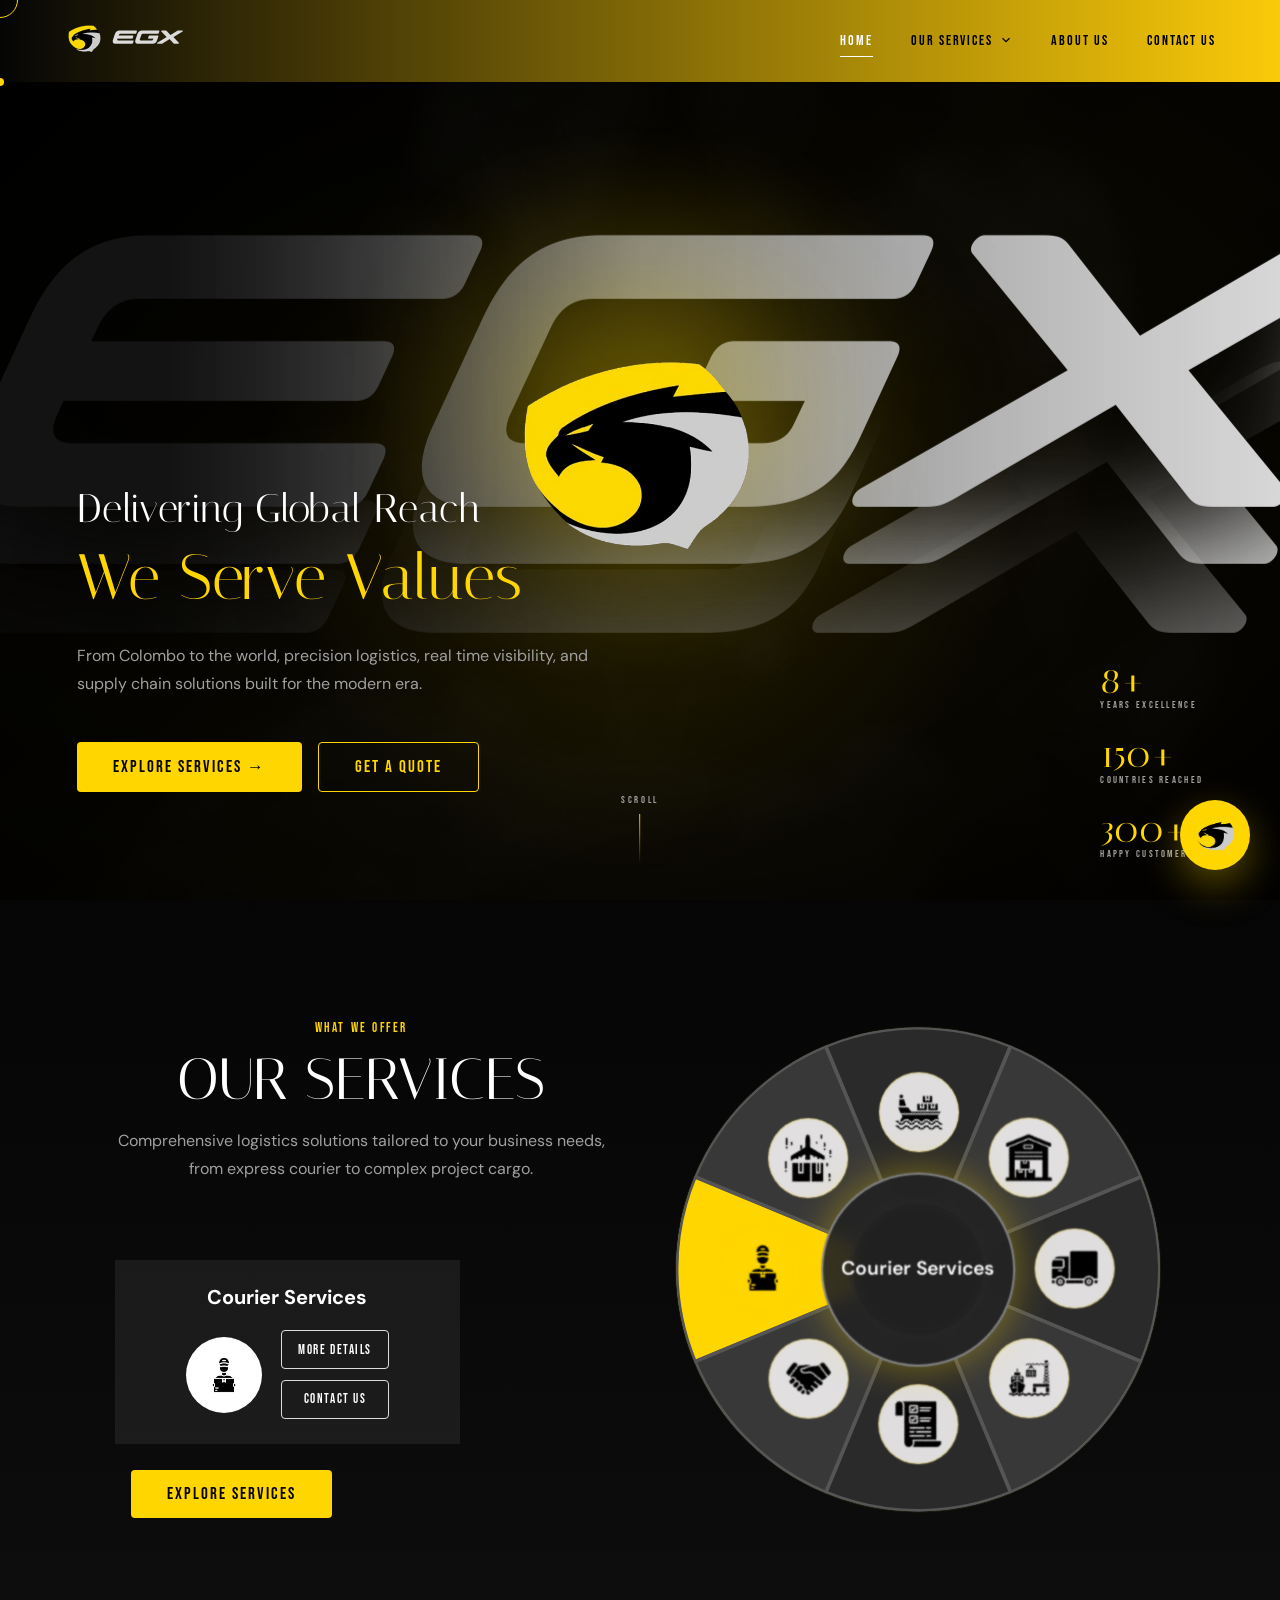
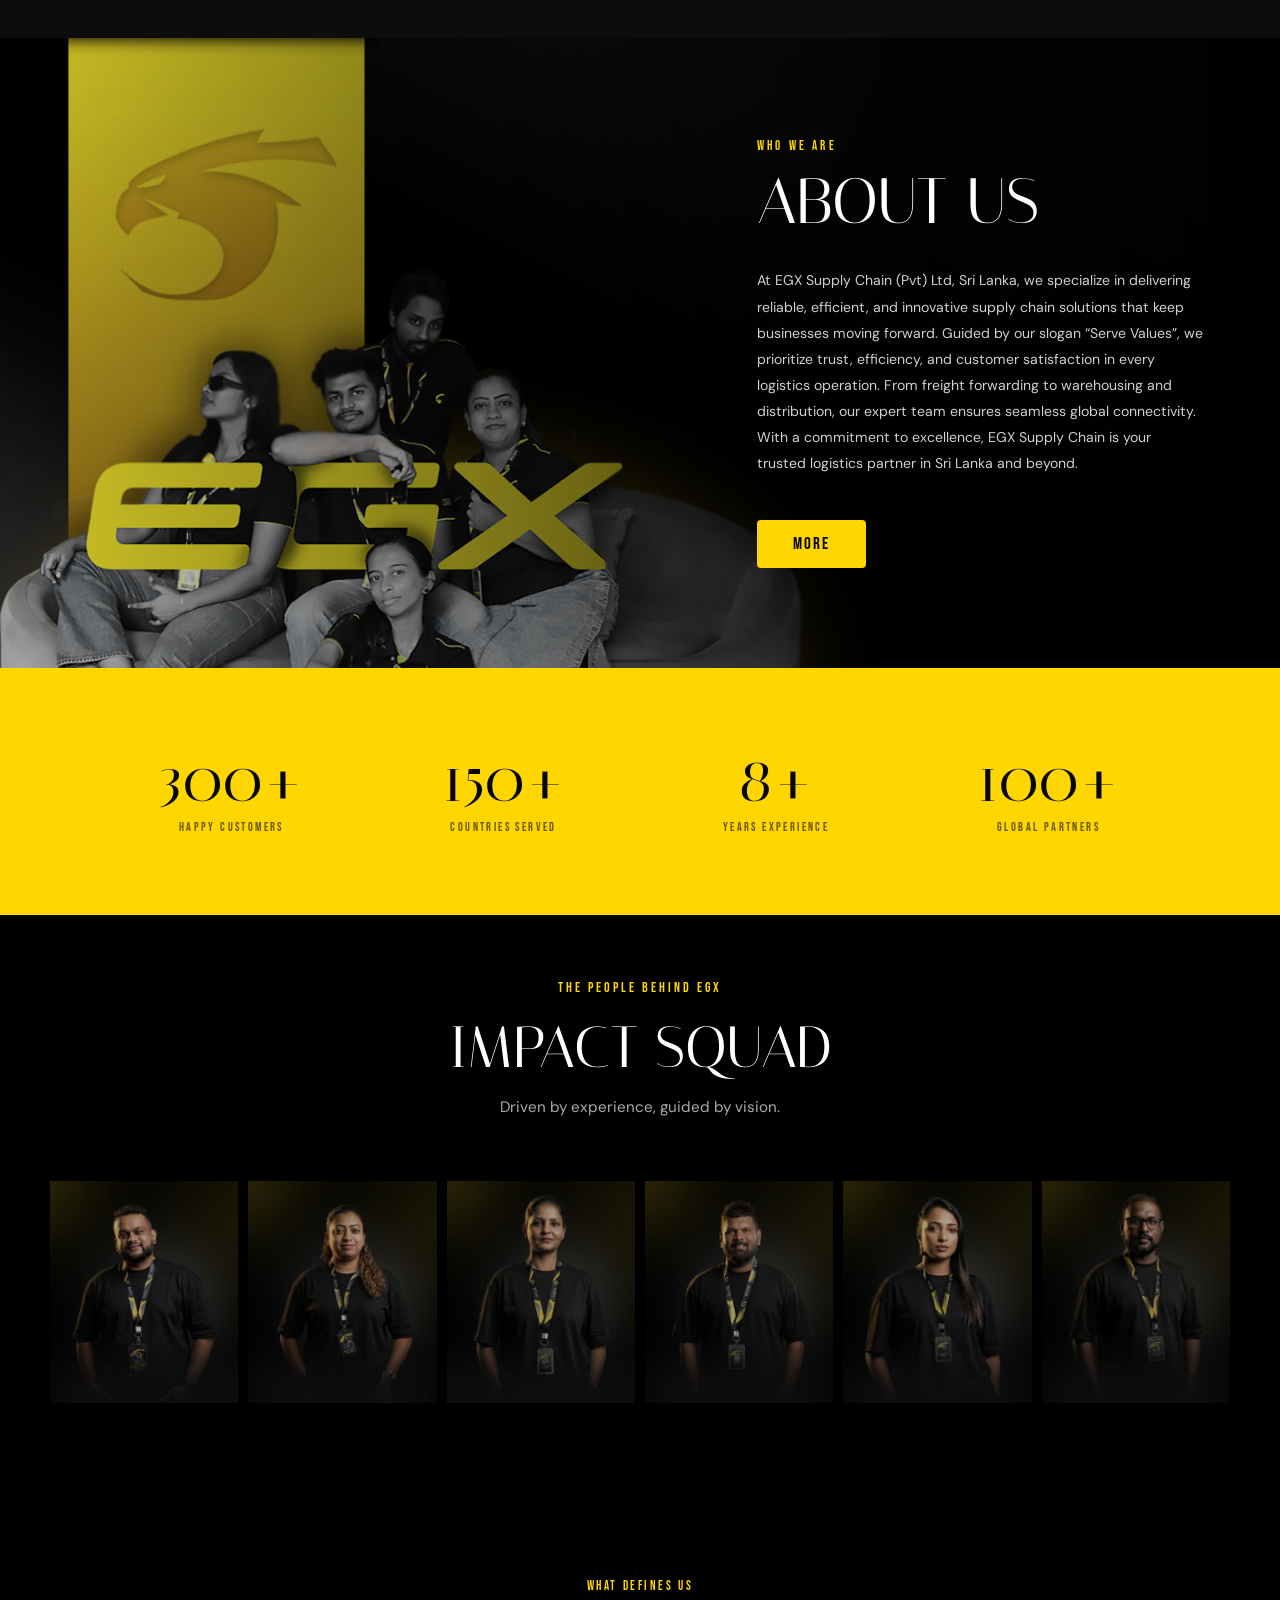
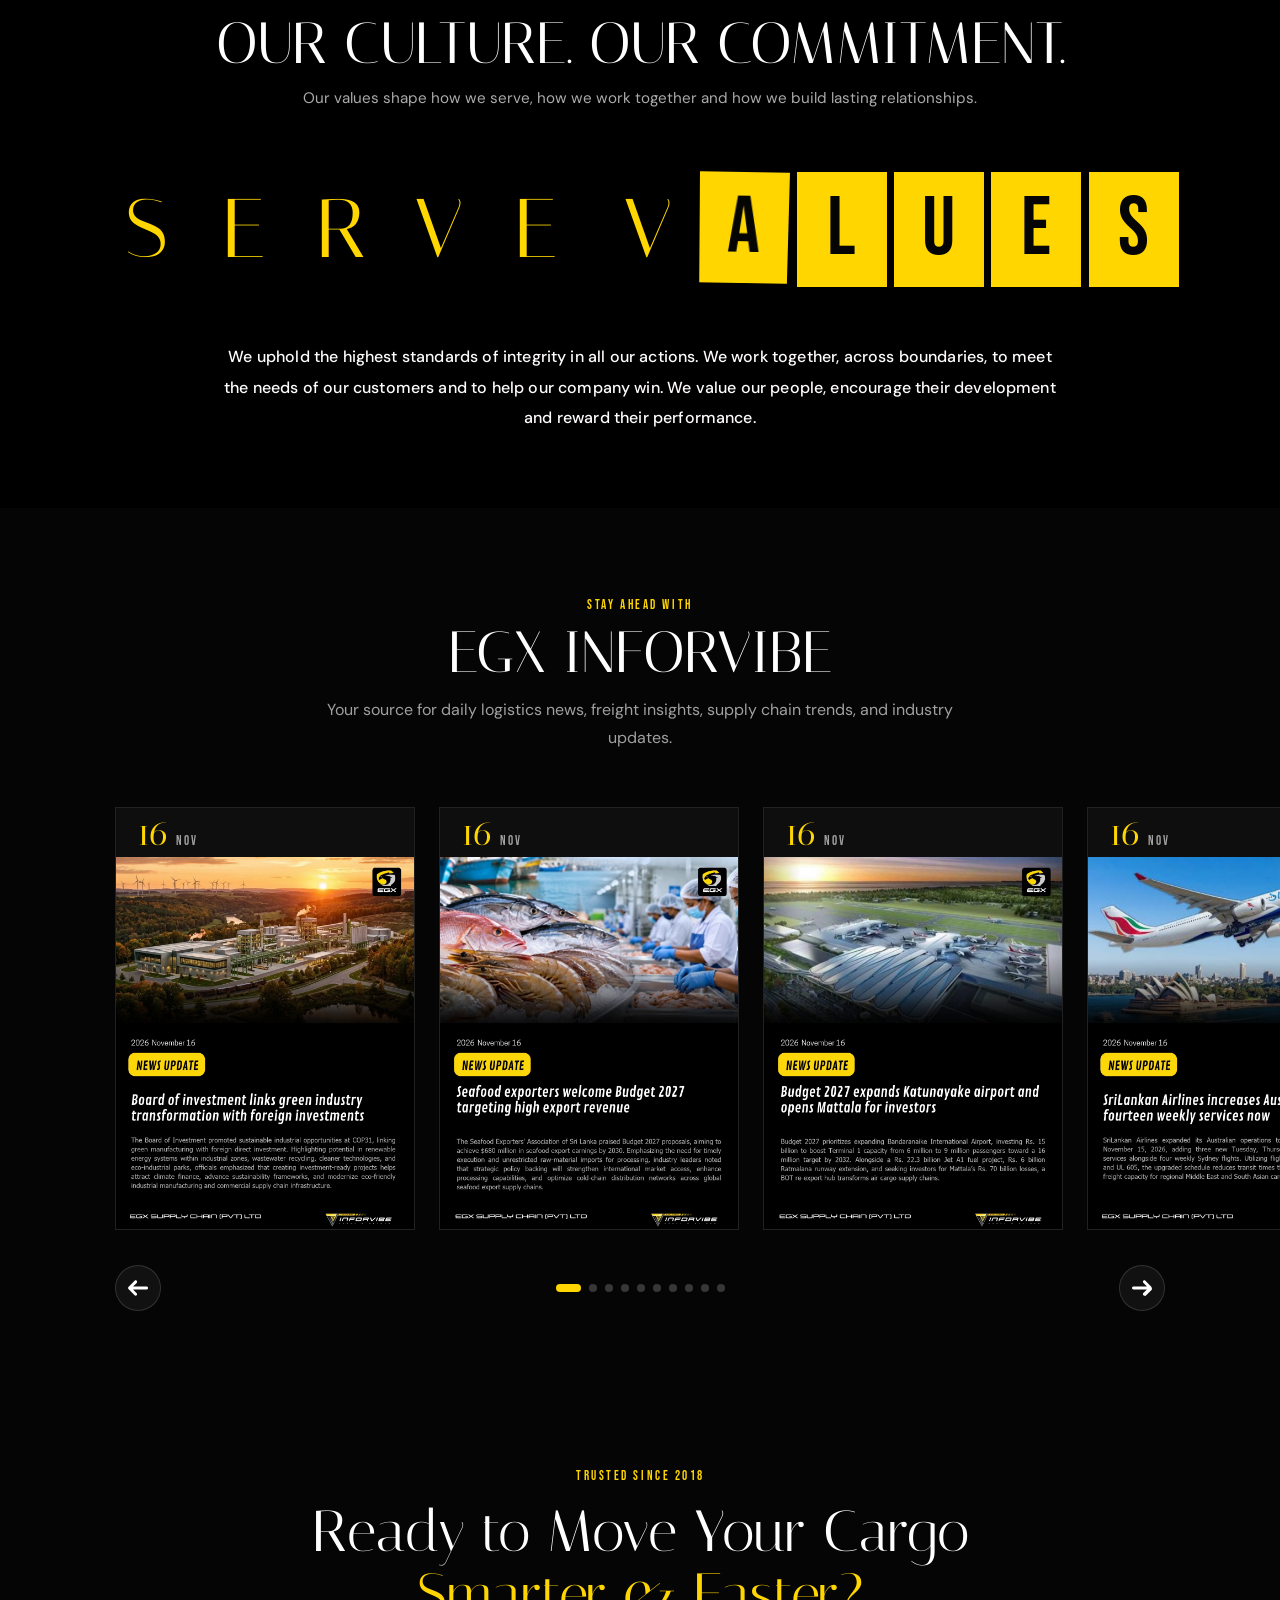
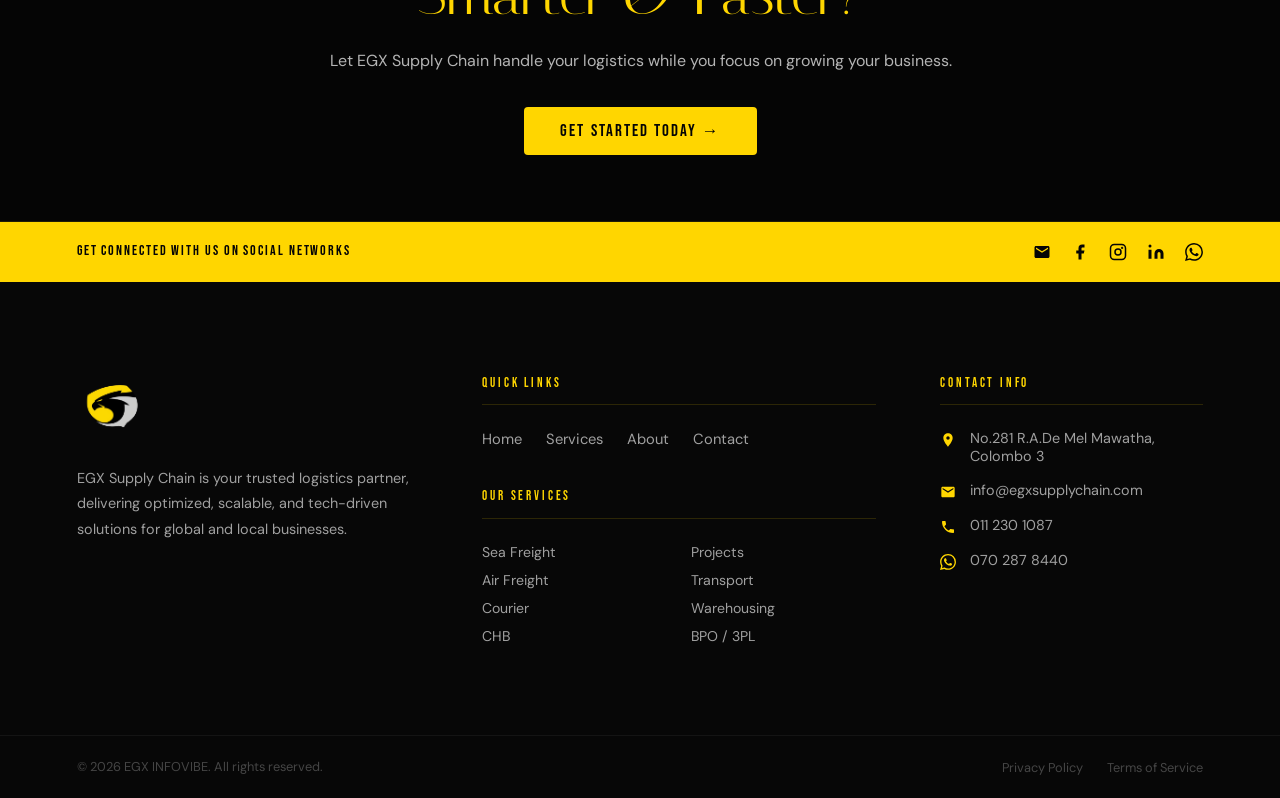
==== commit ecba5b03: "18TH NOV UPDATE" ====
--- a/index.html
+++ b/index.html
@@ -611,12 +611,154 @@
 
           </div>
 
-
-
-         
-
-
-
+           <!-- ═══════════════════════════════════════════════ -->
+          <!-- NEWS 06                                          -->
+          <!-- ═══════════════════════════════════════════════ -->
+
+          <div class="swiper-slide">
+
+            <a href="https://www.facebook.com/egxsupplychain" target="_blank" rel="noopener noreferrer"
+              class="pulse-card">
+
+              <div class="pulse-date">
+                <span class="pulse-date-day">17</span>
+                <span class="pulse-date-mon">NOV</span>
+              </div>
+
+              <div class="pulse-card-img">
+
+                <img src="images/egxPulse/NOV171.jpeg" alt="EGX Supply Chain News - Nov 17, 2026" loading="lazy">
+
+                <div class="pulse-card-overlay">
+                  <span>VIEW ON FACEBOOK</span>
+                  <span class="pulse-arrow-icon">↗</span>
+                </div>
+
+              </div>
+
+            </a>
+
+          </div>
+           
+            <!-- ═══════════════════════════════════════════════ -->
+          <!-- NEWS 07                                          -->
+          <!-- ═══════════════════════════════════════════════ -->
+
+          <div class="swiper-slide">
+
+            <a href="https://www.facebook.com/egxsupplychain" target="_blank" rel="noopener noreferrer"
+              class="pulse-card">
+
+              <div class="pulse-date">
+                <span class="pulse-date-day">17</span>
+                <span class="pulse-date-mon">NOV</span>
+              </div>
+
+              <div class="pulse-card-img">
+
+                <img src="images/egxPulse/NOV172.jpeg" alt="EGX Supply Chain News - Nov 17, 2026" loading="lazy">
+
+                <div class="pulse-card-overlay">
+                  <span>VIEW ON FACEBOOK</span>
+                  <span class="pulse-arrow-icon">↗</span>
+                </div>
+
+              </div>
+
+            </a>
+
+          </div>
+
+
+           <!-- ═══════════════════════════════════════════════ -->
+          <!-- NEWS 08.                                          -->
+          <!-- ═══════════════════════════════════════════════ -->
+
+          <div class="swiper-slide">
+
+            <a href="https://www.facebook.com/egxsupplychain" target="_blank" rel="noopener noreferrer"
+              class="pulse-card">
+
+              <div class="pulse-date">
+                <span class="pulse-date-day">17</span>
+                <span class="pulse-date-mon">NOV</span>
+              </div>
+
+              <div class="pulse-card-img">
+
+                <img src="images/egxPulse/NOV173.jpeg" alt="EGX Supply Chain News - Nov 17, 2026" loading="lazy">
+
+                <div class="pulse-card-overlay">
+                  <span>VIEW ON FACEBOOK</span>
+                  <span class="pulse-arrow-icon">↗</span>
+                </div>
+
+              </div>
+
+            </a>
+
+          </div>
+
+
+
+            <!-- ═══════════════════════════════════════════════ -->
+          <!-- NEWS 09                                        -->
+          <!-- ═══════════════════════════════════════════════ -->
+
+          <div class="swiper-slide">
+
+            <a href="https://www.facebook.com/egxsupplychain" target="_blank" rel="noopener noreferrer"
+              class="pulse-card">
+
+              <div class="pulse-date">
+                <span class="pulse-date-day">18</span>
+                <span class="pulse-date-mon">NOV</span>
+              </div>
+
+              <div class="pulse-card-img">
+
+                <img src="images/egxPulse/NOV181.jpeg" alt="EGX Supply Chain News - Nov 18, 2026" loading="lazy">
+
+                <div class="pulse-card-overlay">
+                  <span>VIEW ON FACEBOOK</span>
+                  <span class="pulse-arrow-icon">↗</span>
+                </div>
+
+              </div>
+
+            </a>
+
+          </div>
+
+
+            <!-- ═══════════════════════════════════════════════ -->
+          <!-- NEWS 10                                         -->
+          <!-- ═══════════════════════════════════════════════ -->
+
+          <div class="swiper-slide">
+
+            <a href="https://www.facebook.com/egxsupplychain" target="_blank" rel="noopener noreferrer"
+              class="pulse-card">
+
+              <div class="pulse-date">
+                <span class="pulse-date-day">18</span>
+                <span class="pulse-date-mon">NOV</span>
+              </div>
+
+              <div class="pulse-card-img">
+
+                <img src="images/egxPulse/NOV182.jpeg" alt="EGX Supply Chain News - Nov 18, 2026" loading="lazy">
+
+                <div class="pulse-card-overlay">
+                  <span>VIEW ON FACEBOOK</span>
+                  <span class="pulse-arrow-icon">↗</span>
+                </div>
+
+              </div>
+
+            </a>
+
+          </div>
 
 
 
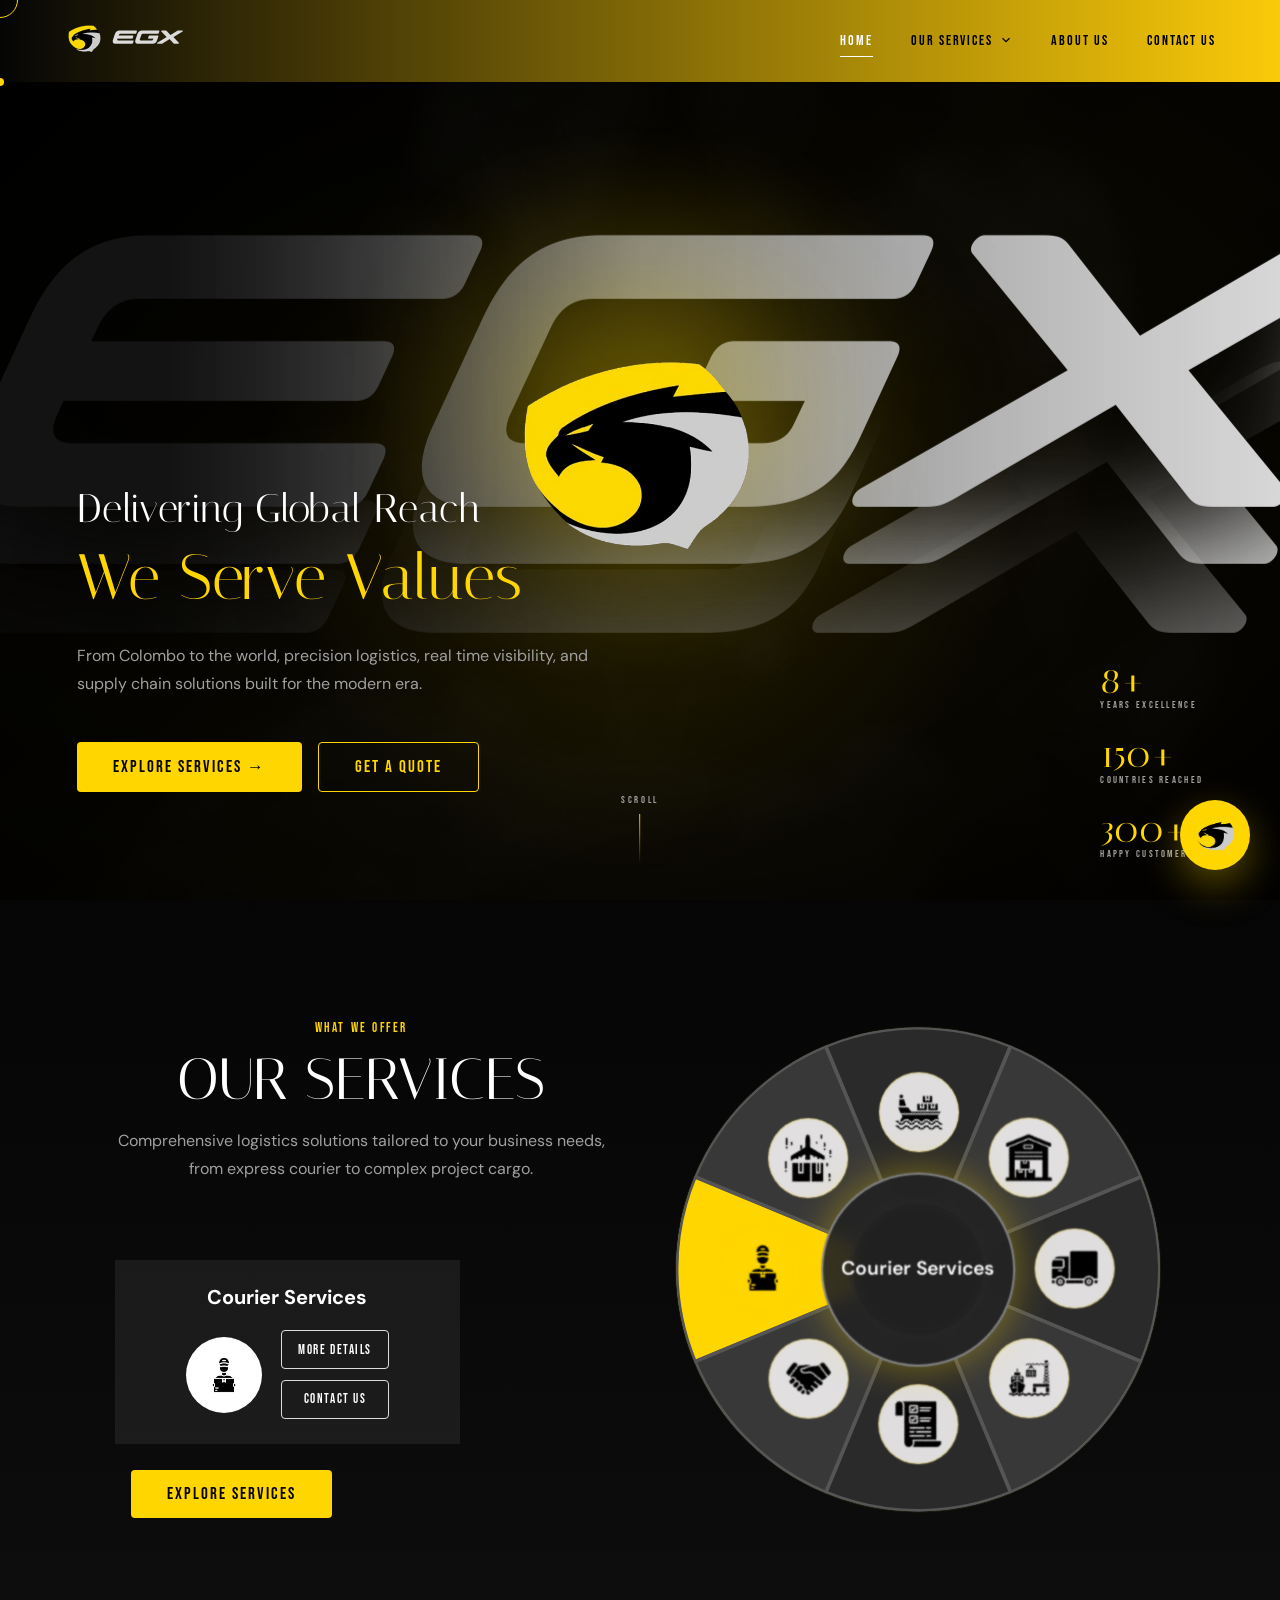
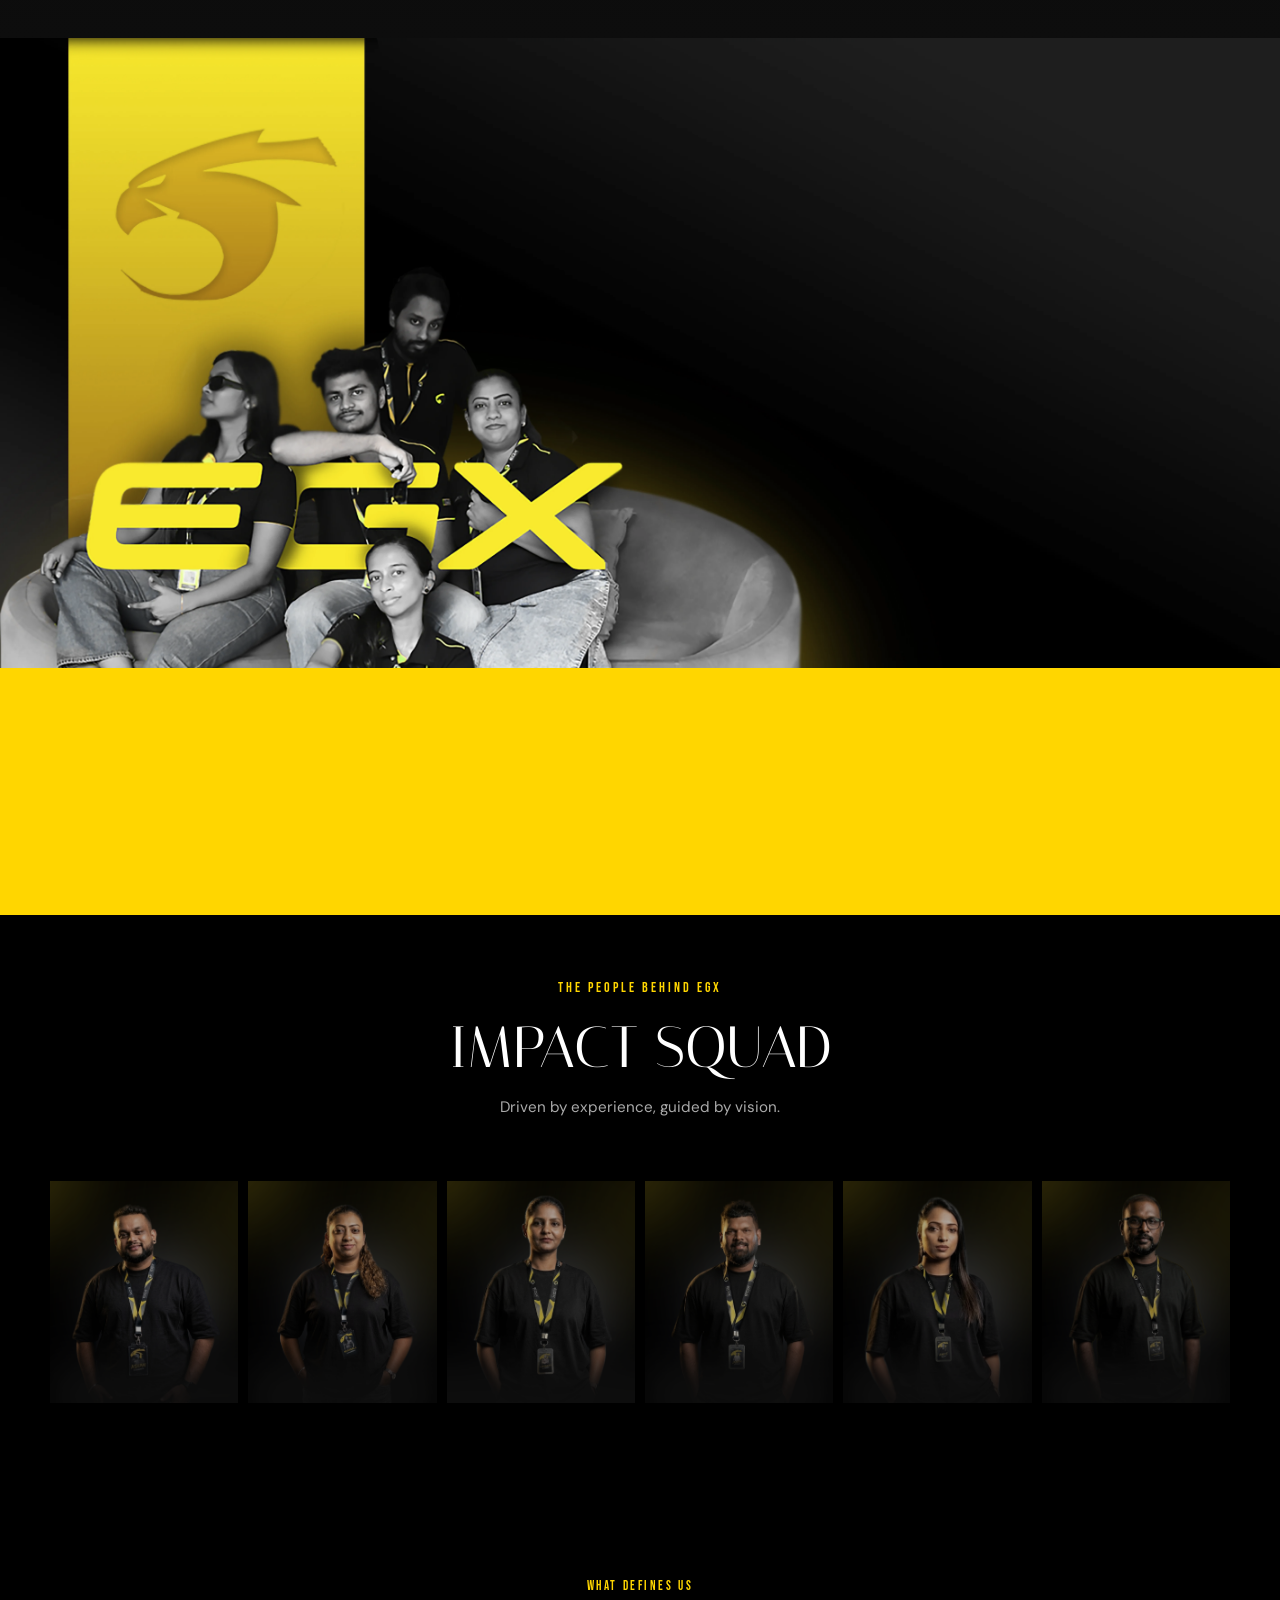
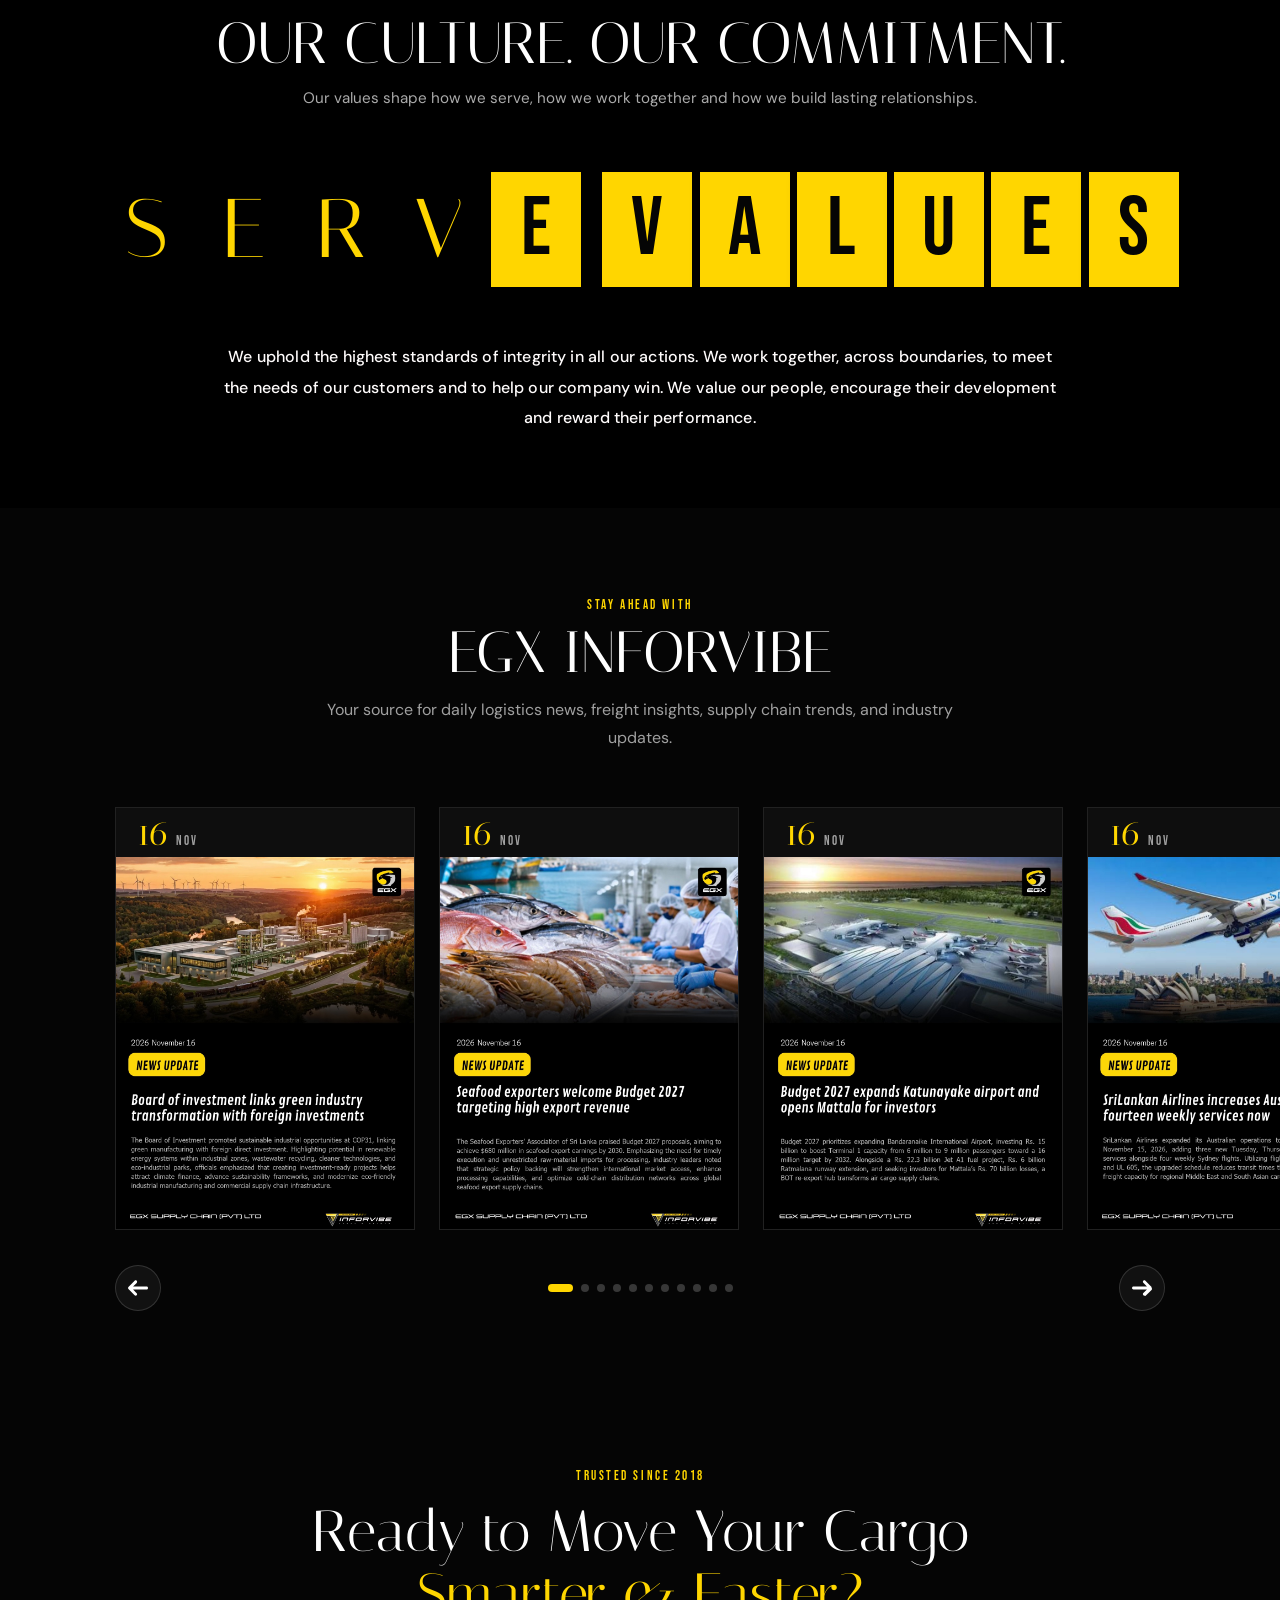
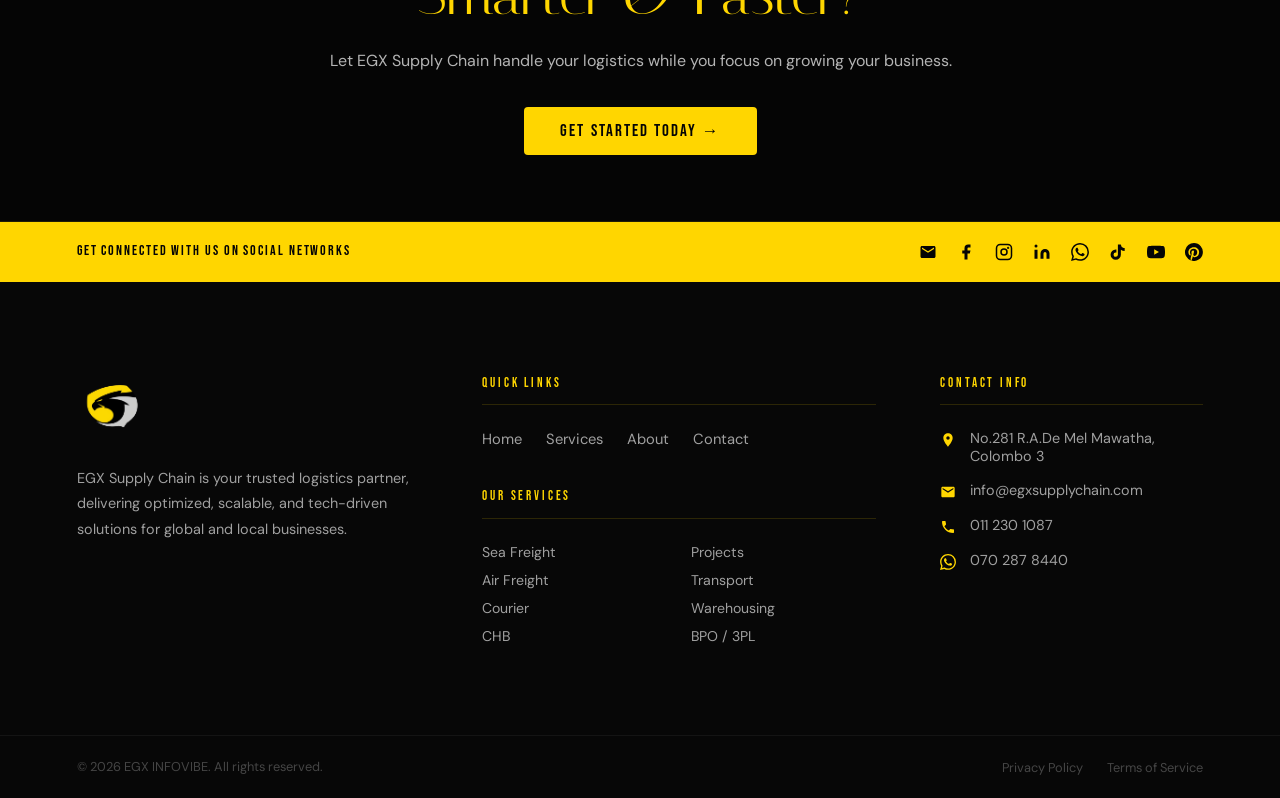
==== commit 5e309a1f: "ADD SOCIAL MEDIA LINKS" ====
--- a/index.html
+++ b/index.html
@@ -597,8 +597,7 @@
 
               <div class="pulse-card-img">
 
-                <img src="images/egxPulse/NOV16M.jpeg" alt="EGX Supply Chain News - VIBEUP WEEK , 2026"
-                  loading="lazy">
+                <img src="images/egxPulse/NOV16M.jpeg" alt="EGX Supply Chain News - VIBEUP WEEK , 2026" loading="lazy">
 
                 <div class="pulse-card-overlay">
                   <span>VIEW ON FACEBOOK</span>
@@ -611,7 +610,7 @@
 
           </div>
 
-           <!-- ═══════════════════════════════════════════════ -->
+          <!-- ═══════════════════════════════════════════════ -->
           <!-- NEWS 06                                          -->
           <!-- ═══════════════════════════════════════════════ -->
 
@@ -639,8 +638,8 @@
             </a>
 
           </div>
-           
-            <!-- ═══════════════════════════════════════════════ -->
+
+          <!-- ═══════════════════════════════════════════════ -->
           <!-- NEWS 07                                          -->
           <!-- ═══════════════════════════════════════════════ -->
 
@@ -670,7 +669,7 @@
           </div>
 
 
-           <!-- ═══════════════════════════════════════════════ -->
+          <!-- ═══════════════════════════════════════════════ -->
           <!-- NEWS 08.                                          -->
           <!-- ═══════════════════════════════════════════════ -->
 
@@ -701,7 +700,7 @@
 
 
 
-            <!-- ═══════════════════════════════════════════════ -->
+          <!-- ═══════════════════════════════════════════════ -->
           <!-- NEWS 09                                        -->
           <!-- ═══════════════════════════════════════════════ -->
 
@@ -731,7 +730,7 @@
           </div>
 
 
-            <!-- ═══════════════════════════════════════════════ -->
+          <!-- ═══════════════════════════════════════════════ -->
           <!-- NEWS 10                                         -->
           <!-- ═══════════════════════════════════════════════ -->
 
@@ -760,6 +759,36 @@
 
           </div>
 
+
+
+           <!-- ═══════════════════════════════════════════════ -->
+          <!-- NEWS 11                                        -->
+          <!-- ═══════════════════════════════════════════════ -->
+
+          <div class="swiper-slide">
+
+            <a href="https://www.facebook.com/egxsupplychain" target="_blank" rel="noopener noreferrer"
+              class="pulse-card">
+
+              <div class="pulse-date">
+                <span class="pulse-date-day">19</span>
+                <span class="pulse-date-mon">NOV</span>
+              </div>
+
+              <div class="pulse-card-img">
+
+                <img src="images/egxPulse/NOV19.jpeg" alt="EGX Supply Chain News - Nov 19, 2026" loading="lazy">
+
+                <div class="pulse-card-overlay">
+                  <span>VIEW ON FACEBOOK</span>
+                  <span class="pulse-arrow-icon">↗</span>
+                </div>
+
+              </div>
+
+            </a>
+
+          </div>
 
 
         </div>
@@ -913,6 +942,25 @@
             <path
               d="M17.472 14.382c-.297-.149-1.758-.867-2.03-.967-.273-.099-.471-.148-.67.15-.197.297-.767.966-.94 1.164-.173.199-.347.223-.644.075-.297-.15-1.255-.463-2.39-1.475-.883-.788-1.48-1.761-1.653-2.059-.173-.297-.018-.458.13-.606.134-.133.298-.347.446-.52.149-.174.198-.298.298-.497.099-.198.05-.371-.025-.52-.075-.149-.669-1.612-.916-2.207-.242-.579-.487-.5-.669-.51-.173-.008-.371-.01-.57-.01-.198 0-.52.074-.792.372-.272.297-1.04 1.016-1.04 2.479 0 1.462 1.065 2.875 1.213 3.074.149.198 2.096 3.2 5.077 4.487.709.306 1.262.489 1.694.625.712.227 1.36.195 1.871.118.571-.085 1.758-.719 2.006-1.413.248-.694.248-1.289.173-1.413-.074-.124-.272-.198-.57-.347m-5.421 7.403h-.004a9.87 9.87 0 01-5.031-1.378l-.361-.214-3.741.982.998-3.648-.235-.374a9.86 9.86 0 01-1.51-5.26c.001-5.45 4.436-9.884 9.888-9.884 2.64 0 5.122 1.03 6.988 2.898a9.825 9.825 0 012.893 6.994c-.003 5.45-4.437 9.884-9.885 9.884m8.413-18.297A11.815 11.815 0 0012.05 0C5.495 0 .16 5.335.157 11.892c0 2.096.547 4.142 1.588 5.945L.057 24l6.305-1.654a11.882 11.882 0 005.683 1.448h.005c6.554 0 11.89-5.335 11.893-11.893a11.821 11.821 0 00-3.48-8.413Z" />
           </svg></a>
+        <a href="https://www.tiktok.com/@egx.sc" target="_blank" rel="noopener" aria-label="TikTok"><svg width="18"
+            height="18" viewBox="0 0 24 24" fill="currentColor">
+            <path
+              d="M19.589 6.686a4.793 4.793 0 01-3.77-4.325V2h-3.953v13.672a2.896 2.896 0 01-2.9 2.806 2.896 2.896 0 01-2.9-2.9 2.896 2.896 0 012.9-2.9c.304 0 .6.047.878.137V8.78a6.85 6.85 0 00-.878-.057 6.854 6.854 0 00-6.854 6.854 6.854 6.854 0 006.854 6.854 6.854 6.854 0 006.854-6.854V9.01a8.69 8.69 0 005.078 1.63V6.686a4.823 4.823 0 01-1.309-.0z" />
+          </svg></a>
+
+        <a href="https://www.youtube.com/@EGXSupplyChain" target="_blank" rel="noopener" aria-label="YouTube">
+          <svg xmlns="http://www.w3.org/2000/svg" width="18" height="18" viewBox="0 0 24 24" fill="currentColor">
+            <path fill-rule="evenodd" clip-rule="evenodd"
+              d="M23.5 6.2a3 3 0 0 0-2.1-2.1C19.5 3.6 12 3.6 12 3.6s-7.5 0-9.4.5A3 3 0 0 0 .5 6.2 31 31 0 0 0 0 12a31 31 0 0 0 .5 5.8 3 3 0 0 0 2.1 2.1c1.9.5 9.4.5 9.4.5s7.5 0 9.4-.5a3 3 0 0 0 2.1-2.1A31 31 0 0 0 24 12a31 31 0 0 0-.5-5.8ZM9.6 15.6V8.4l6.3 3.6-6.3 3.6Z" />
+          </svg>
+        </a>
+        <a href="https://www.pinterest.com/egxinforvibe/" target="_blank" rel="noopener" aria-label="Pinterest">
+          <svg xmlns="http://www.w3.org/2000/svg" width="18" height="18" viewBox="0 0 24 24" fill="currentColor">
+            <path
+              d="M12 0a12 12 0 0 0-4.37 23.18c-.1-.94-.18-2.4.04-3.43l1.3-5.5s-.33-.67-.33-1.66c0-1.55.9-2.7 2.02-2.7.95 0 1.4.72 1.4 1.58 0 .96-.61 2.4-.93 3.74-.27 1.12.56 2.03 1.66 2.03 1.99 0 3.52-2.1 3.52-5.13 0-2.68-1.92-4.56-4.67-4.56-3.18 0-5.05 2.38-5.05 4.84 0 .96.37 1.99.83 2.55.09.11.1.21.07.33l-.31 1.25c-.05.2-.16.25-.37.15-1.39-.65-2.26-2.69-2.26-4.33 0-3.52 2.56-6.75 7.38-6.75 3.88 0 6.9 2.77 6.9 6.47 0 3.86-2.43 6.97-5.8 6.97-1.13 0-2.2-.59-2.57-1.29l-.7 2.67c-.25 1.02-.94 2.3-1.4 3.08A12 12 0 1 0 12 0z" />
+          </svg>
+        </a>
+
       </div>
     </div>
     <div class="footer-main">
--- a/css/global.css
+++ b/css/global.css
@@ -717,4 +717,56 @@
         filter: none;
         transition: none;
     }
+}
+
+
+
+
+
+
+
+/* =====================================
+   EGX GLOBAL SNOWFALL EFFECT
+===================================== */
+
+#egx-snow-layer {
+    position: fixed;
+    inset: 0;
+    width: 100%;
+    height: 100%;
+    overflow: hidden;
+    pointer-events: none;
+    z-index: 8999;
+}
+
+.egx-snowflake {
+    position: absolute;
+    top: -15px;
+    background: #fff;
+    border-radius: 50%;
+    opacity: var(--snow-opacity);
+    width: var(--snow-size);
+    height: var(--snow-size);
+    animation: egxSnowFall var(--snow-duration) linear var(--snow-delay) infinite;
+    will-change: transform;
+}
+
+@keyframes egxSnowFall {
+    0% {
+        transform: translate3d(0, -15px, 0);
+    }
+
+    50% {
+        transform: translate3d(35px, 50vh, 0);
+    }
+
+    100% {
+        transform: translate3d(-20px, 105vh, 0);
+    }
+}
+
+@media (prefers-reduced-motion: reduce) {
+    #egx-snow-layer {
+        display: none;
+    }
 }
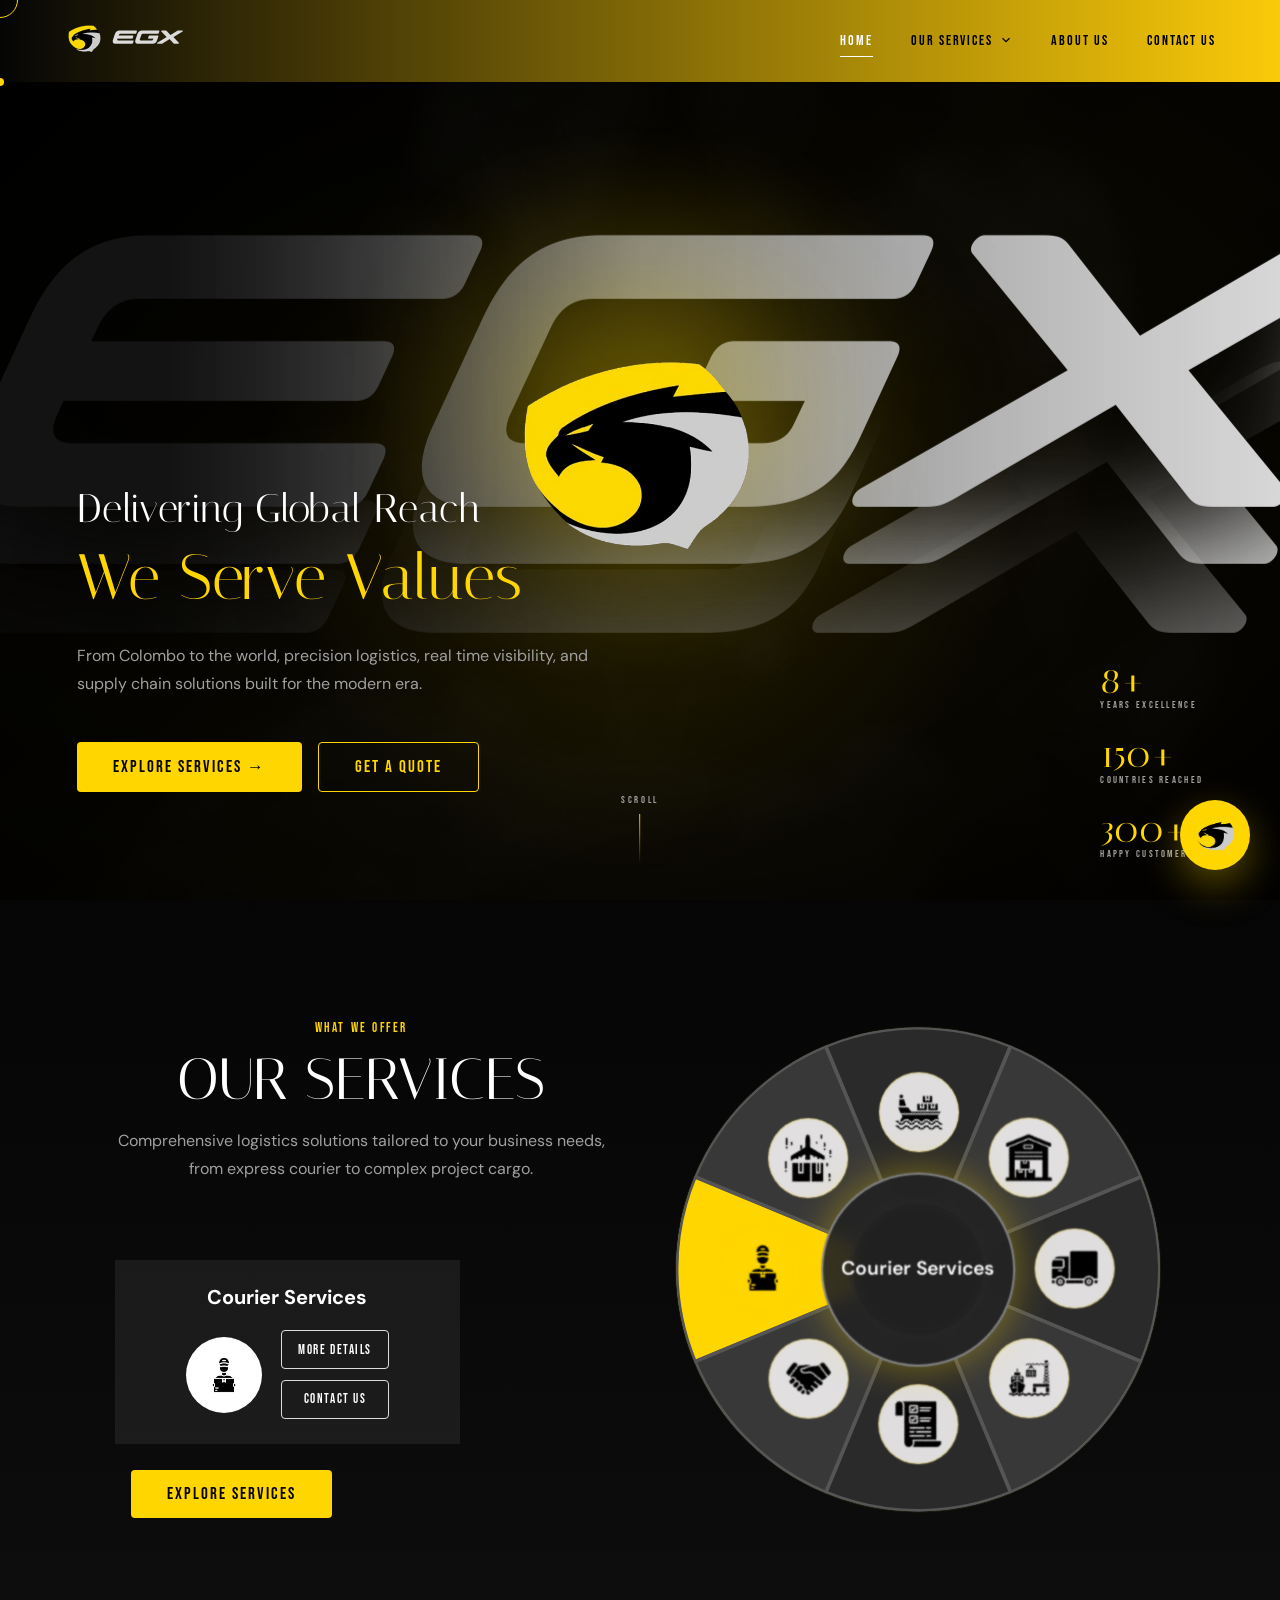
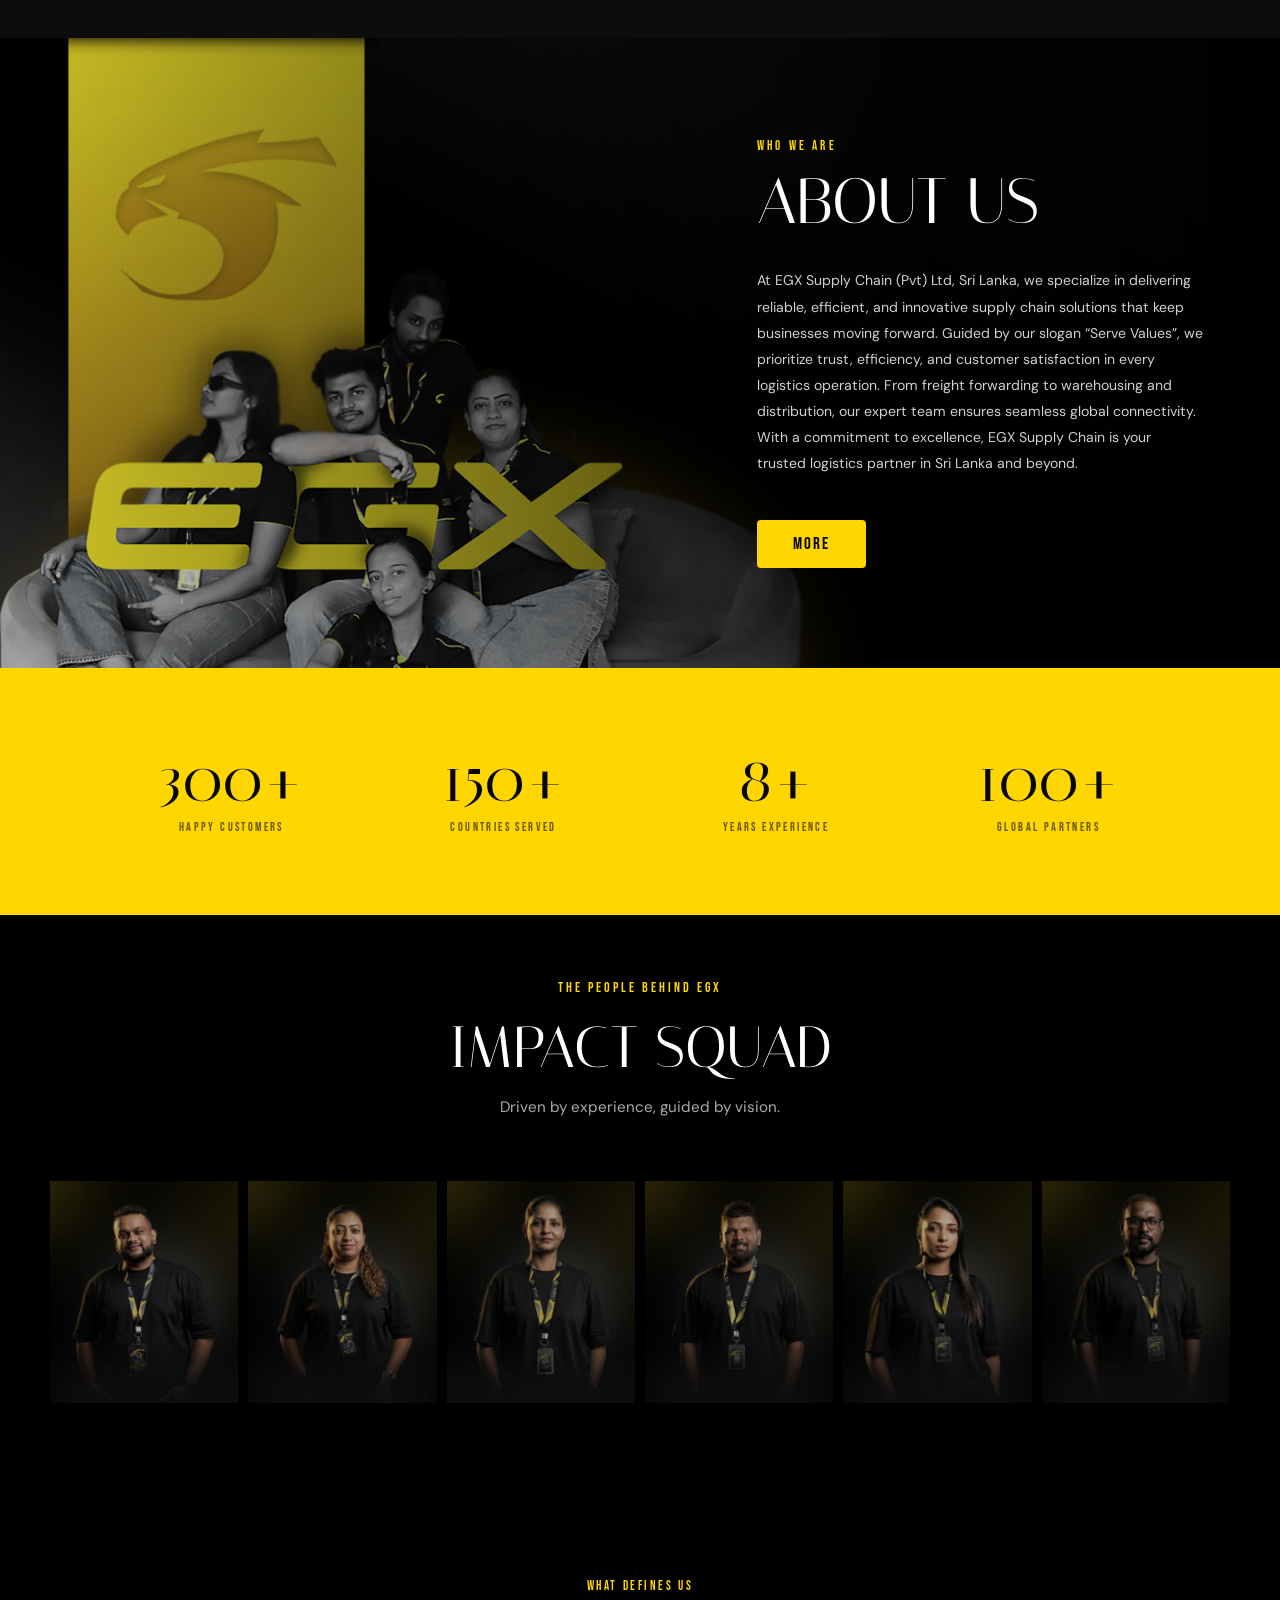
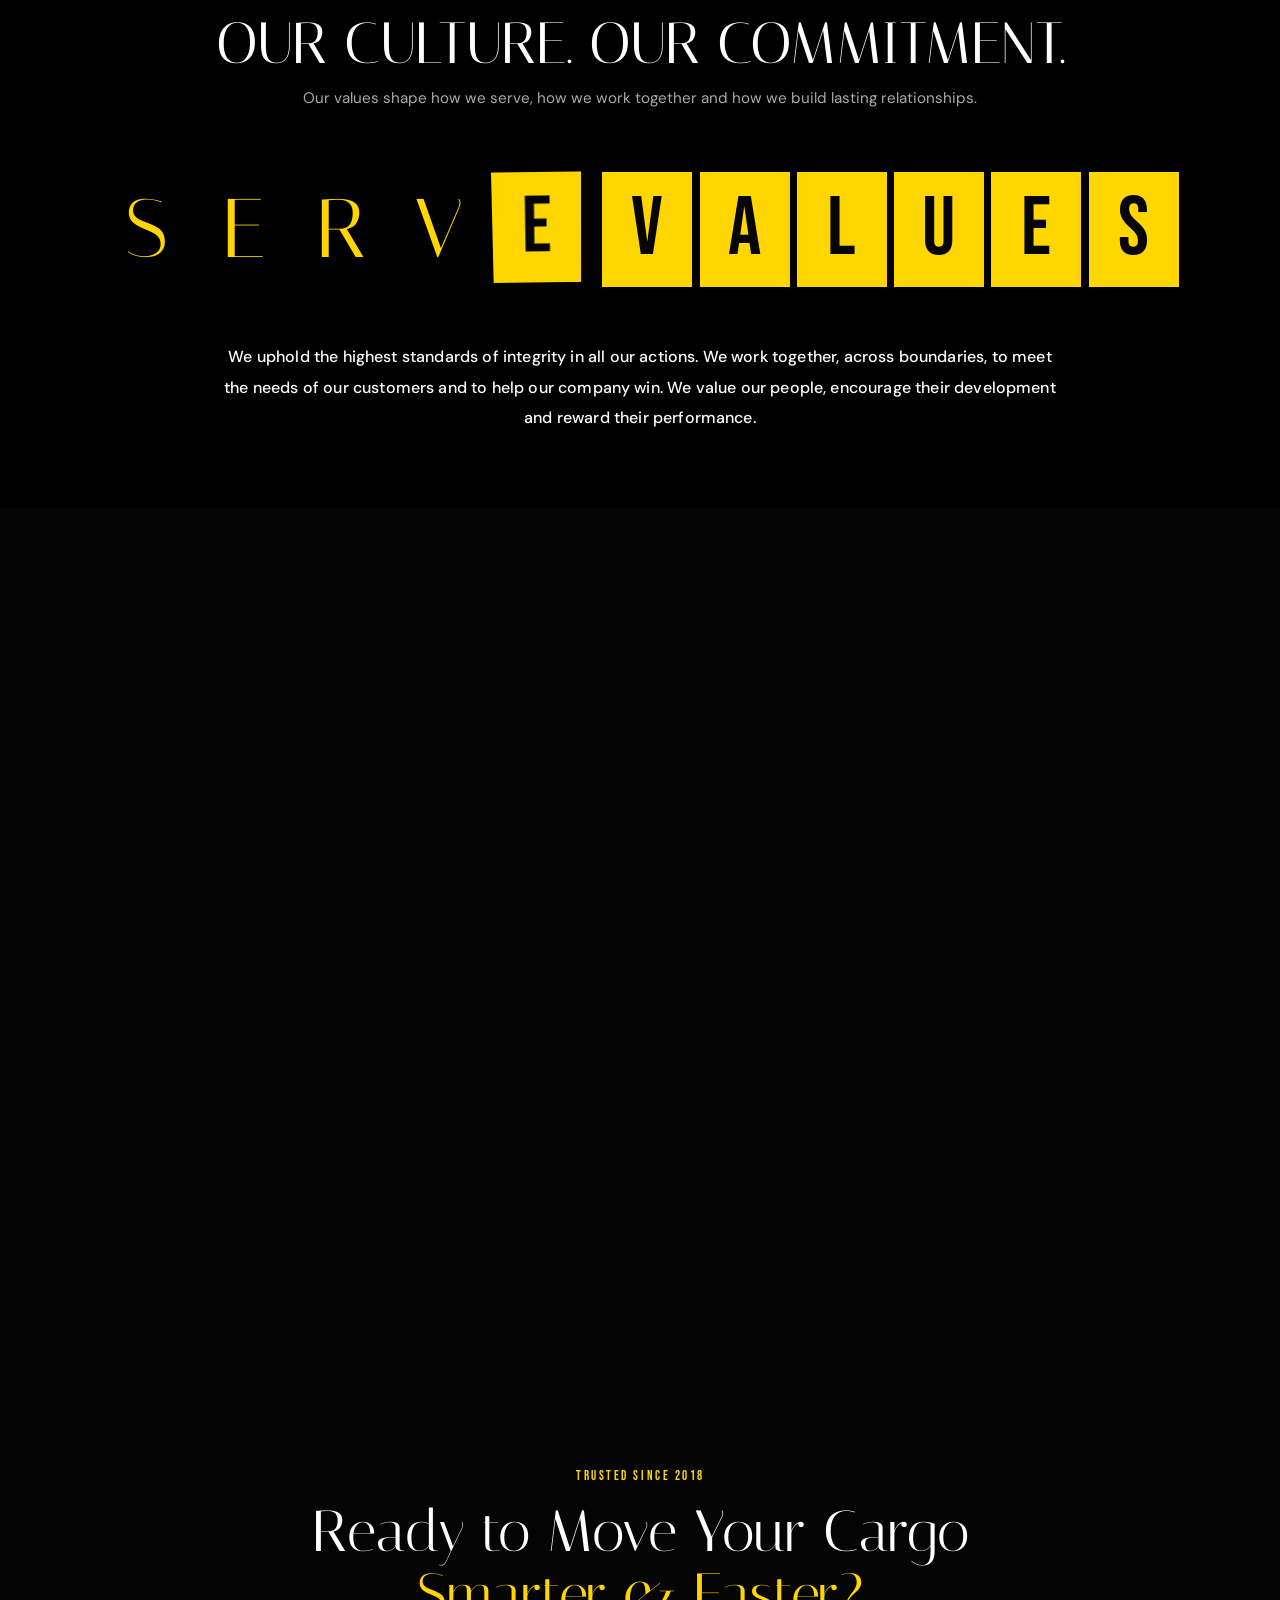
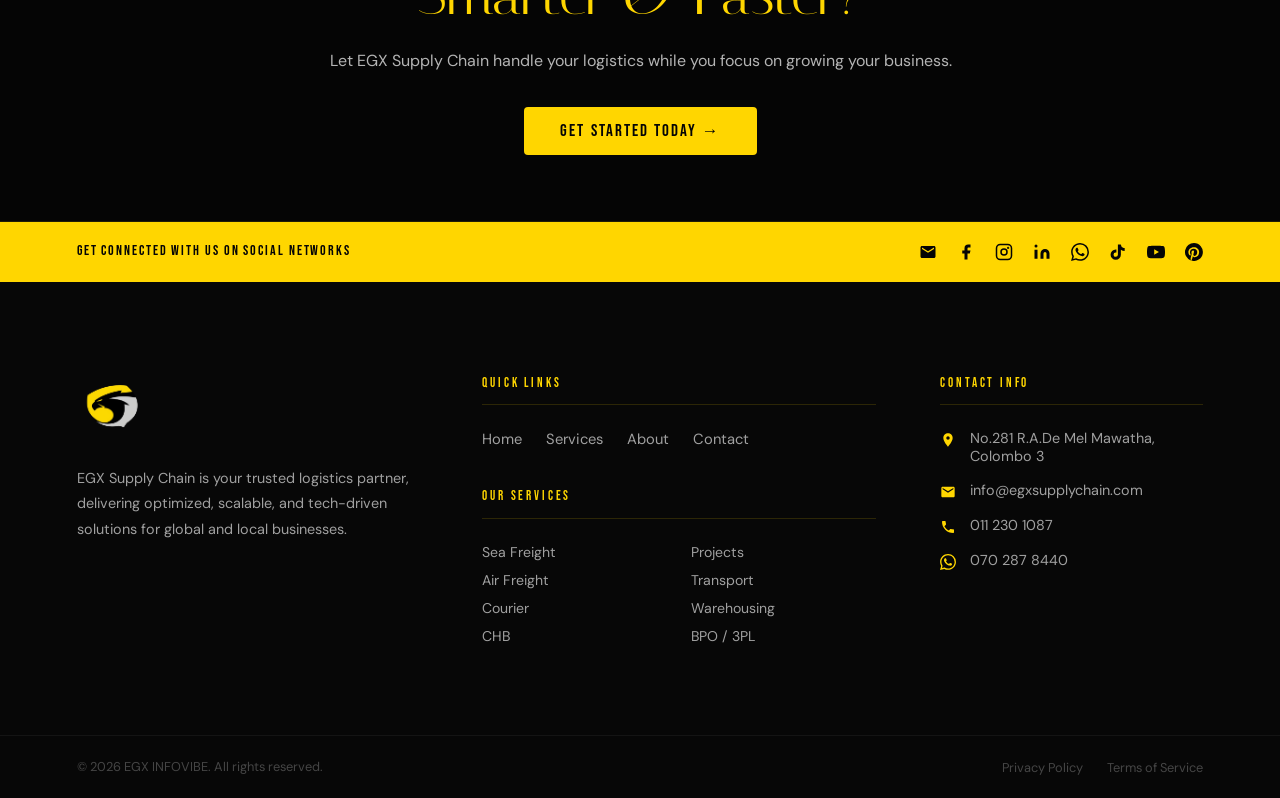
==== commit 2786573c: "Add google analytic tags" ====
--- a/index.html
+++ b/index.html
@@ -2,6 +2,13 @@
 <html lang="en">
 
 <head>
+  <script async src="https://www.googletagmanager.com/gtm.js?id=GTM-5RD8WVM5"></script>
+<script>
+  window.dataLayer = window.dataLayer || [];
+  function gtag(){dataLayer.push(arguments);}
+  gtag('js', new Date());
+</script>
+
   <meta charset="UTF-8">
   <meta name="viewport" content="width=device-width, initial-scale=1.0">
   <meta name="description"
@@ -15,6 +22,7 @@
   <link rel="stylesheet" href="css/footer.css">
 
   <link rel="stylesheet" href="css/chatbot.css">
+  
 
 </head>
 
@@ -1033,6 +1041,7 @@
   <script src="js/main.js"></script>
 
   <script src="js/section-flow.js"></script>
+  
 
 
 
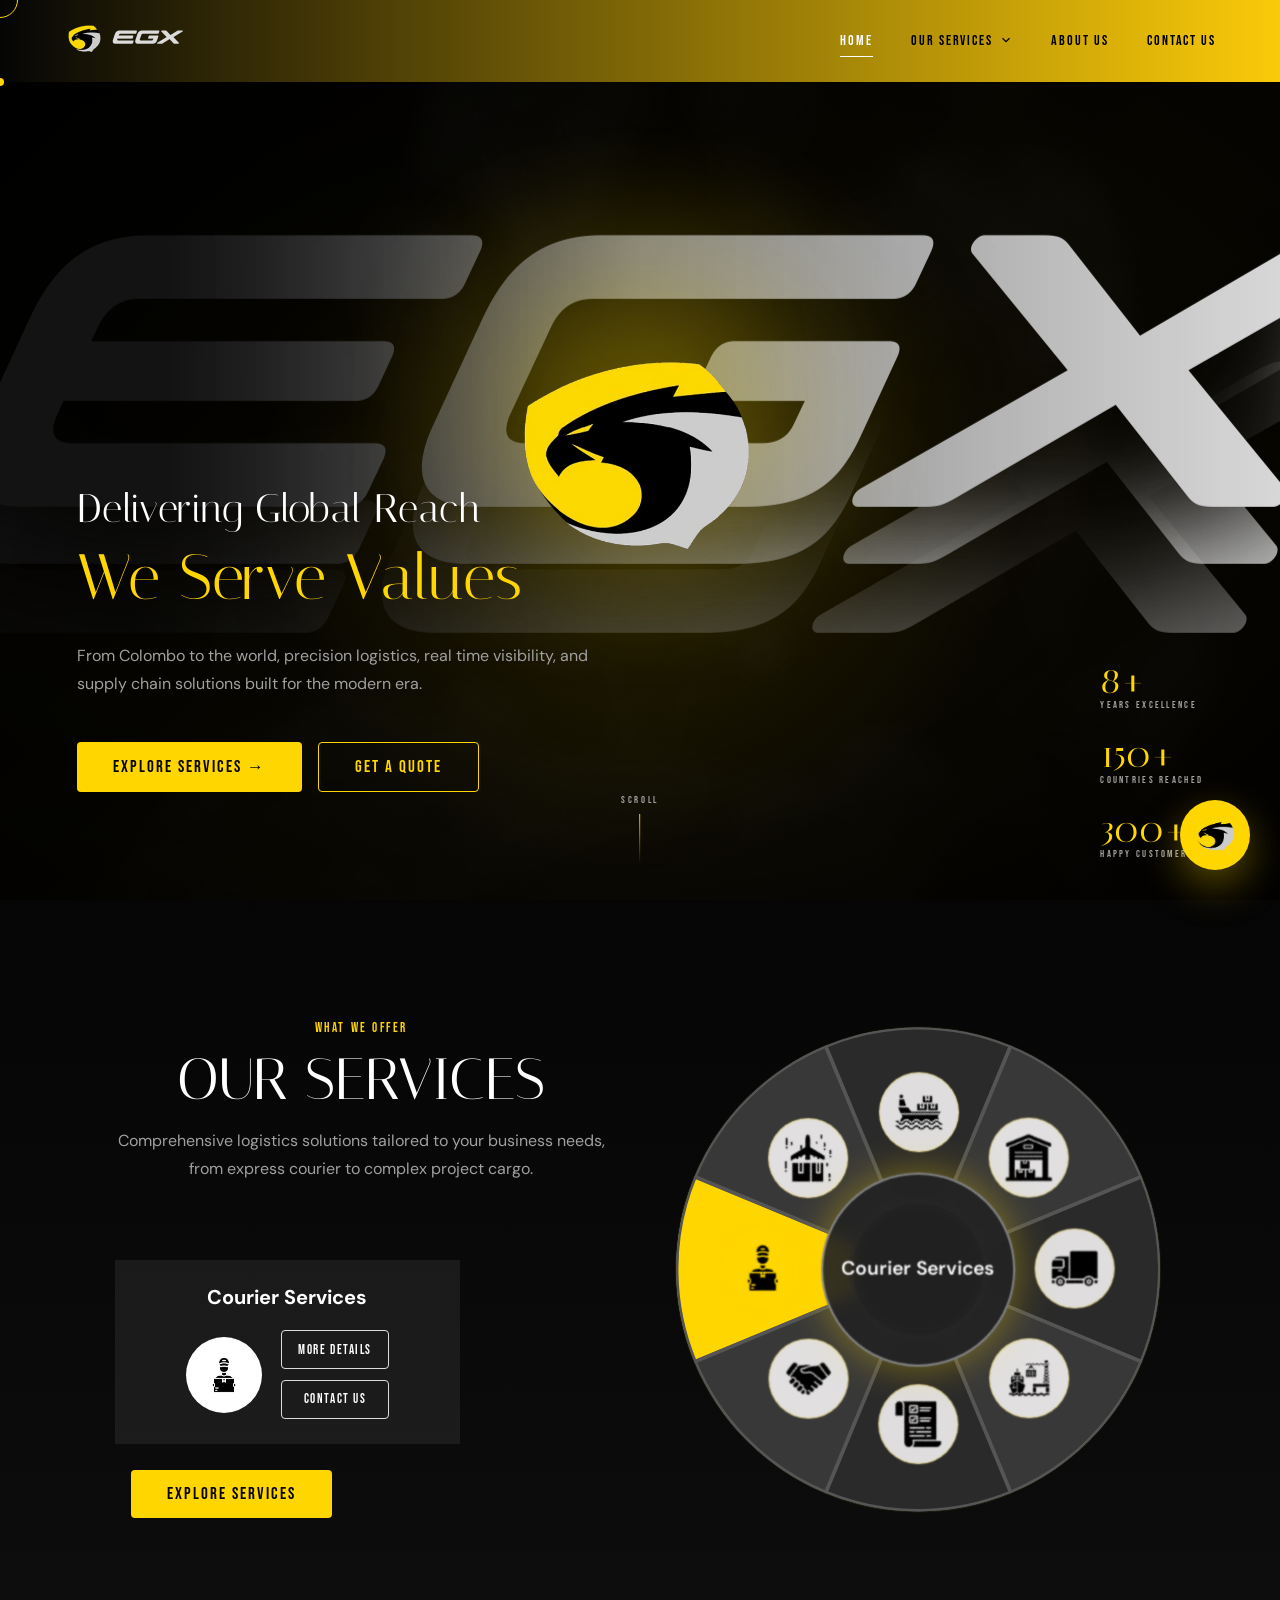
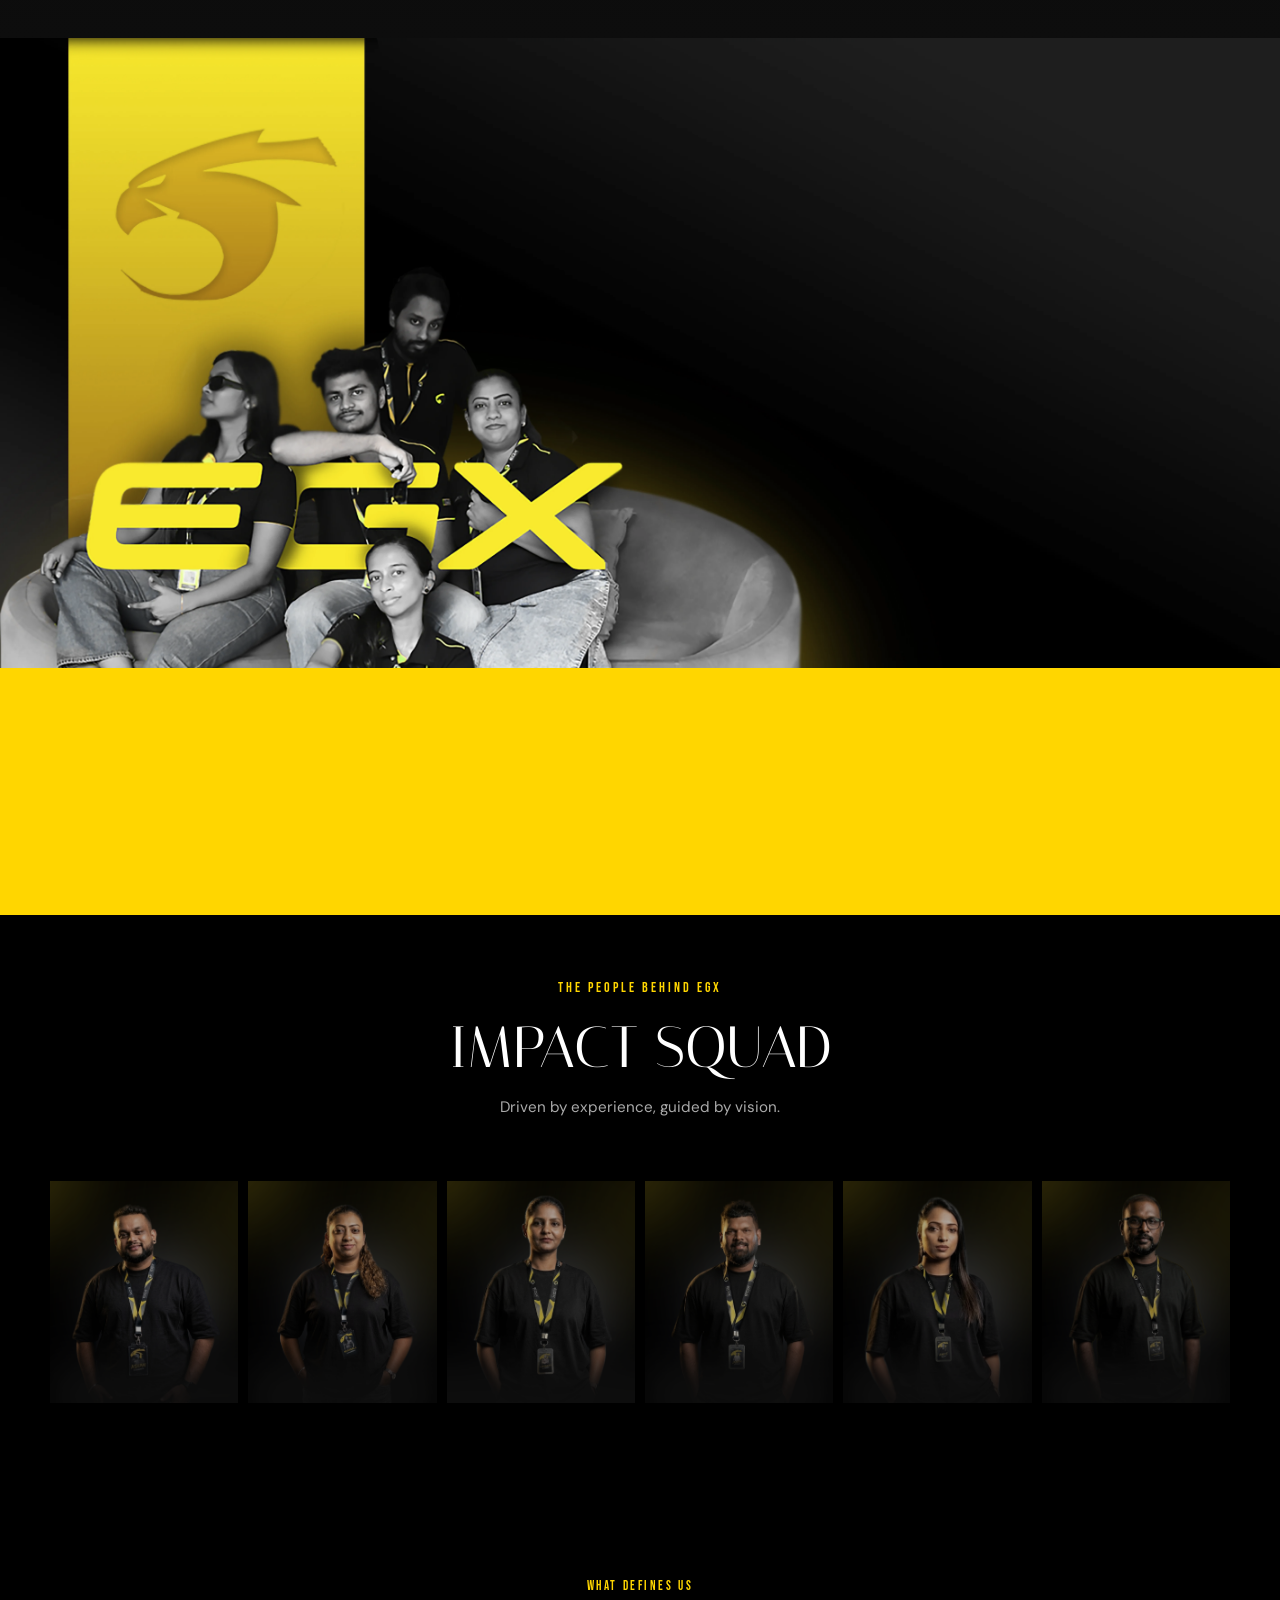
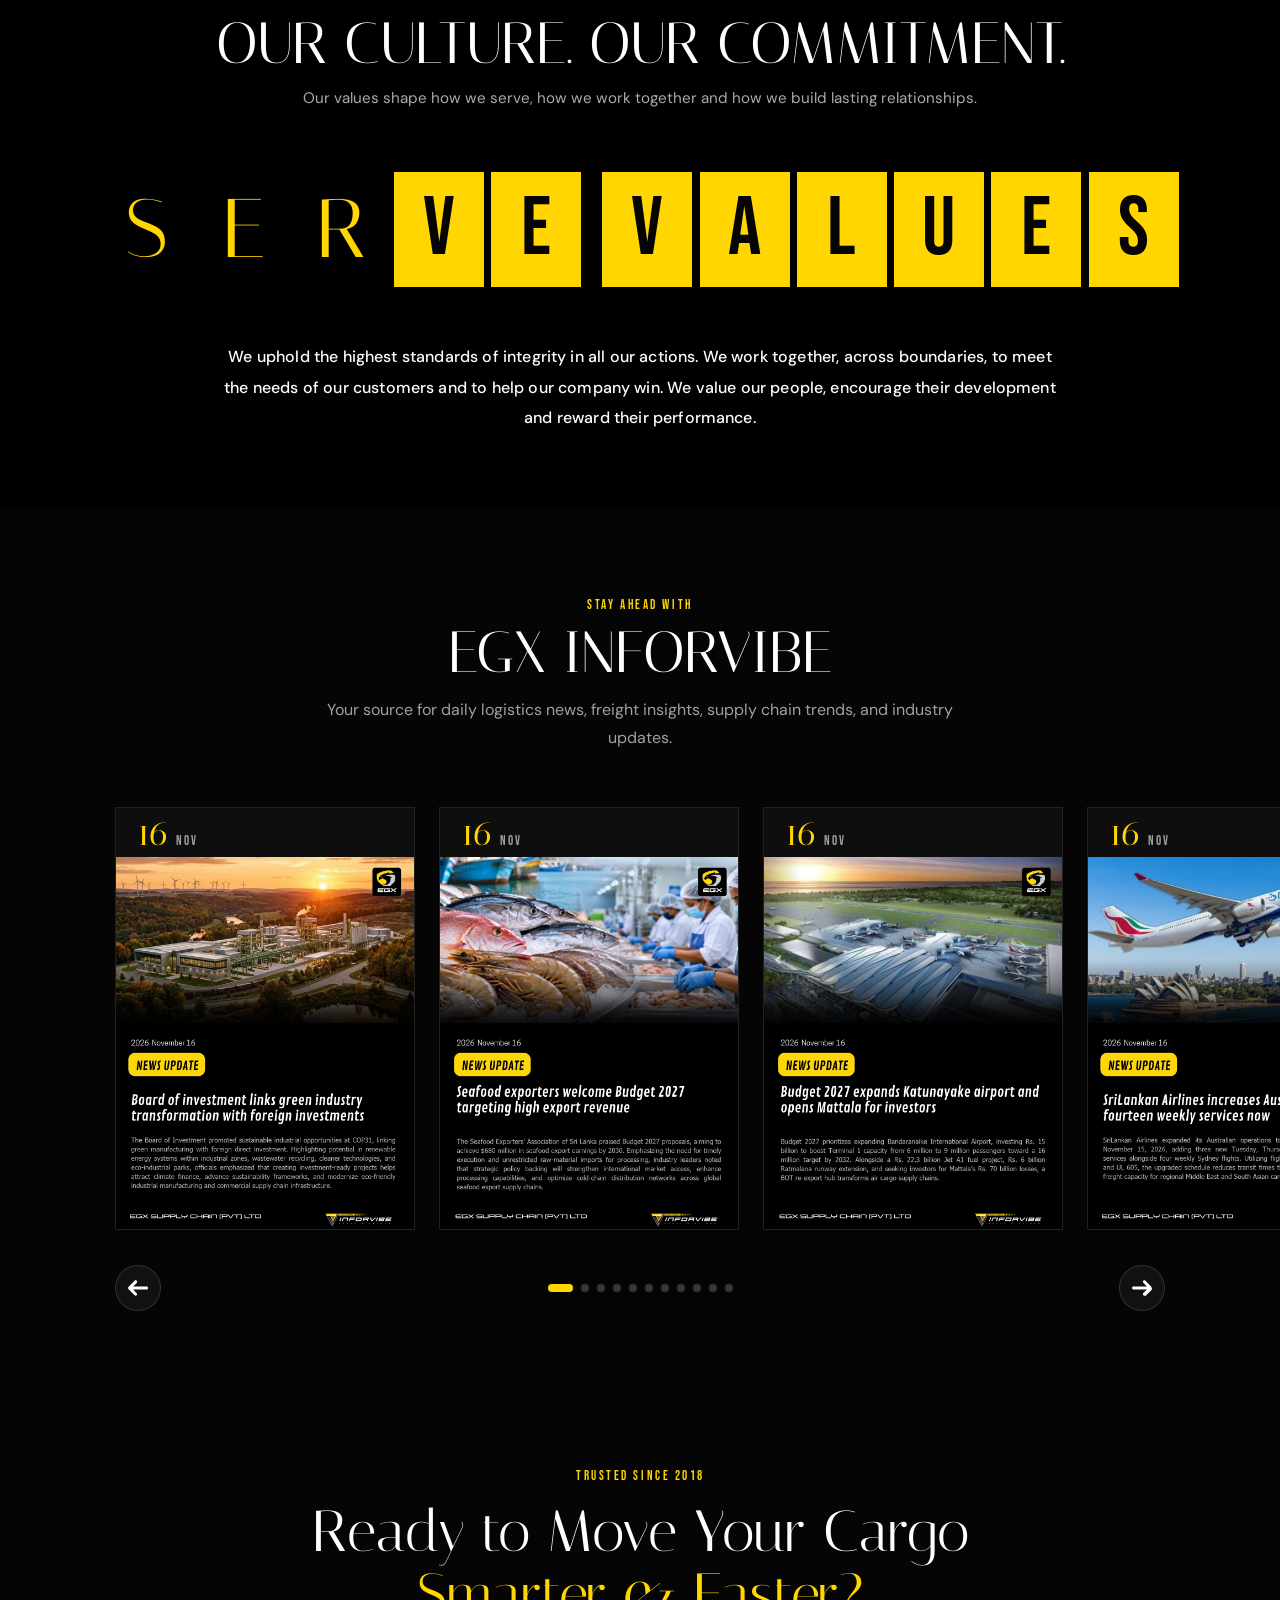
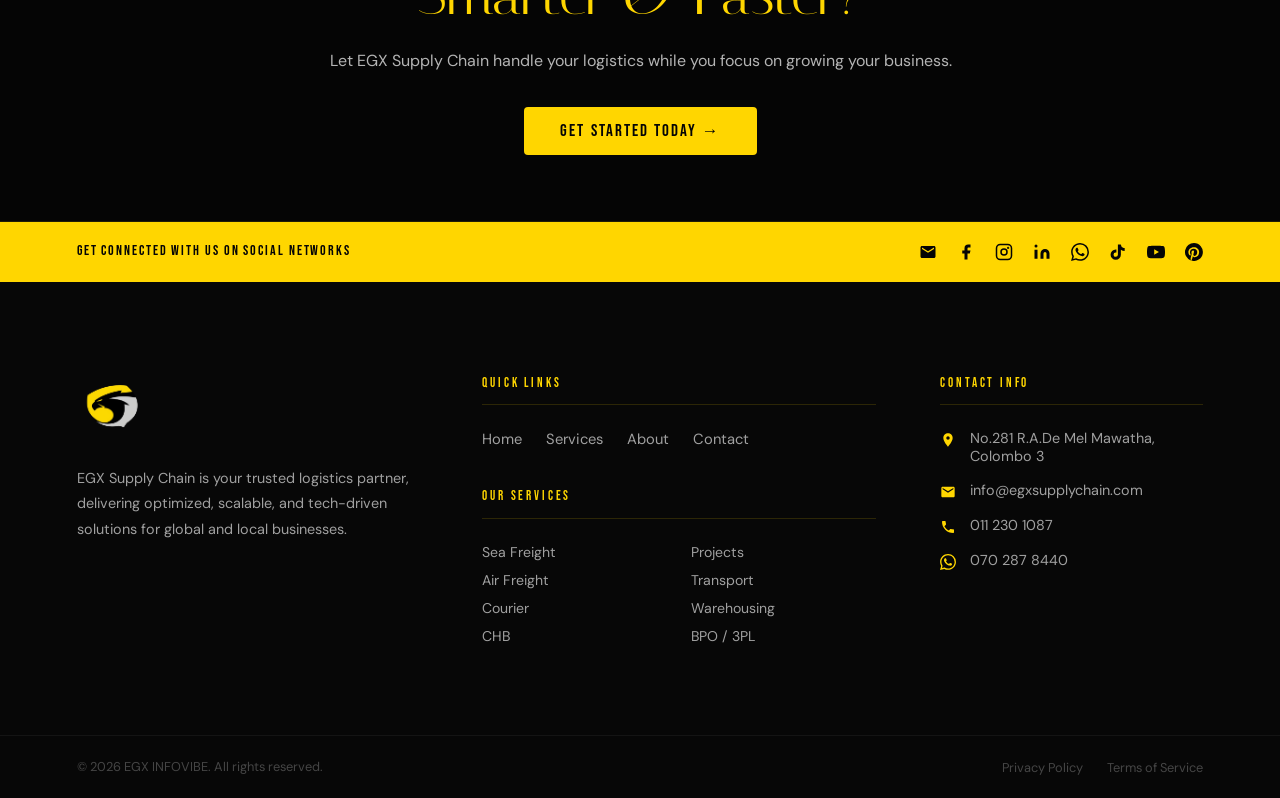
==== commit f09d2f23: "GSE UPDATE" ====
--- a/index.html
+++ b/index.html
@@ -13,6 +13,8 @@
   <meta name="viewport" content="width=device-width, initial-scale=1.0">
   <meta name="description"
     content="EGX Supply Chain — World-class logistics solutions including courier, air freight, sea freight, warehouse, transport, and customs brokerage services.">
+  <meta name="google-site-verification" content="AnXc8GXQ4NsO-FcFrpke3YOjtQxSQCwDlzR8djXhq-c" />
+
   <title>EGX Supply Chain | Global Logistics Excellence</title>
   <link rel="icon" href="images/egx-logo.webp">
   <link rel="stylesheet" href="css/global.css">
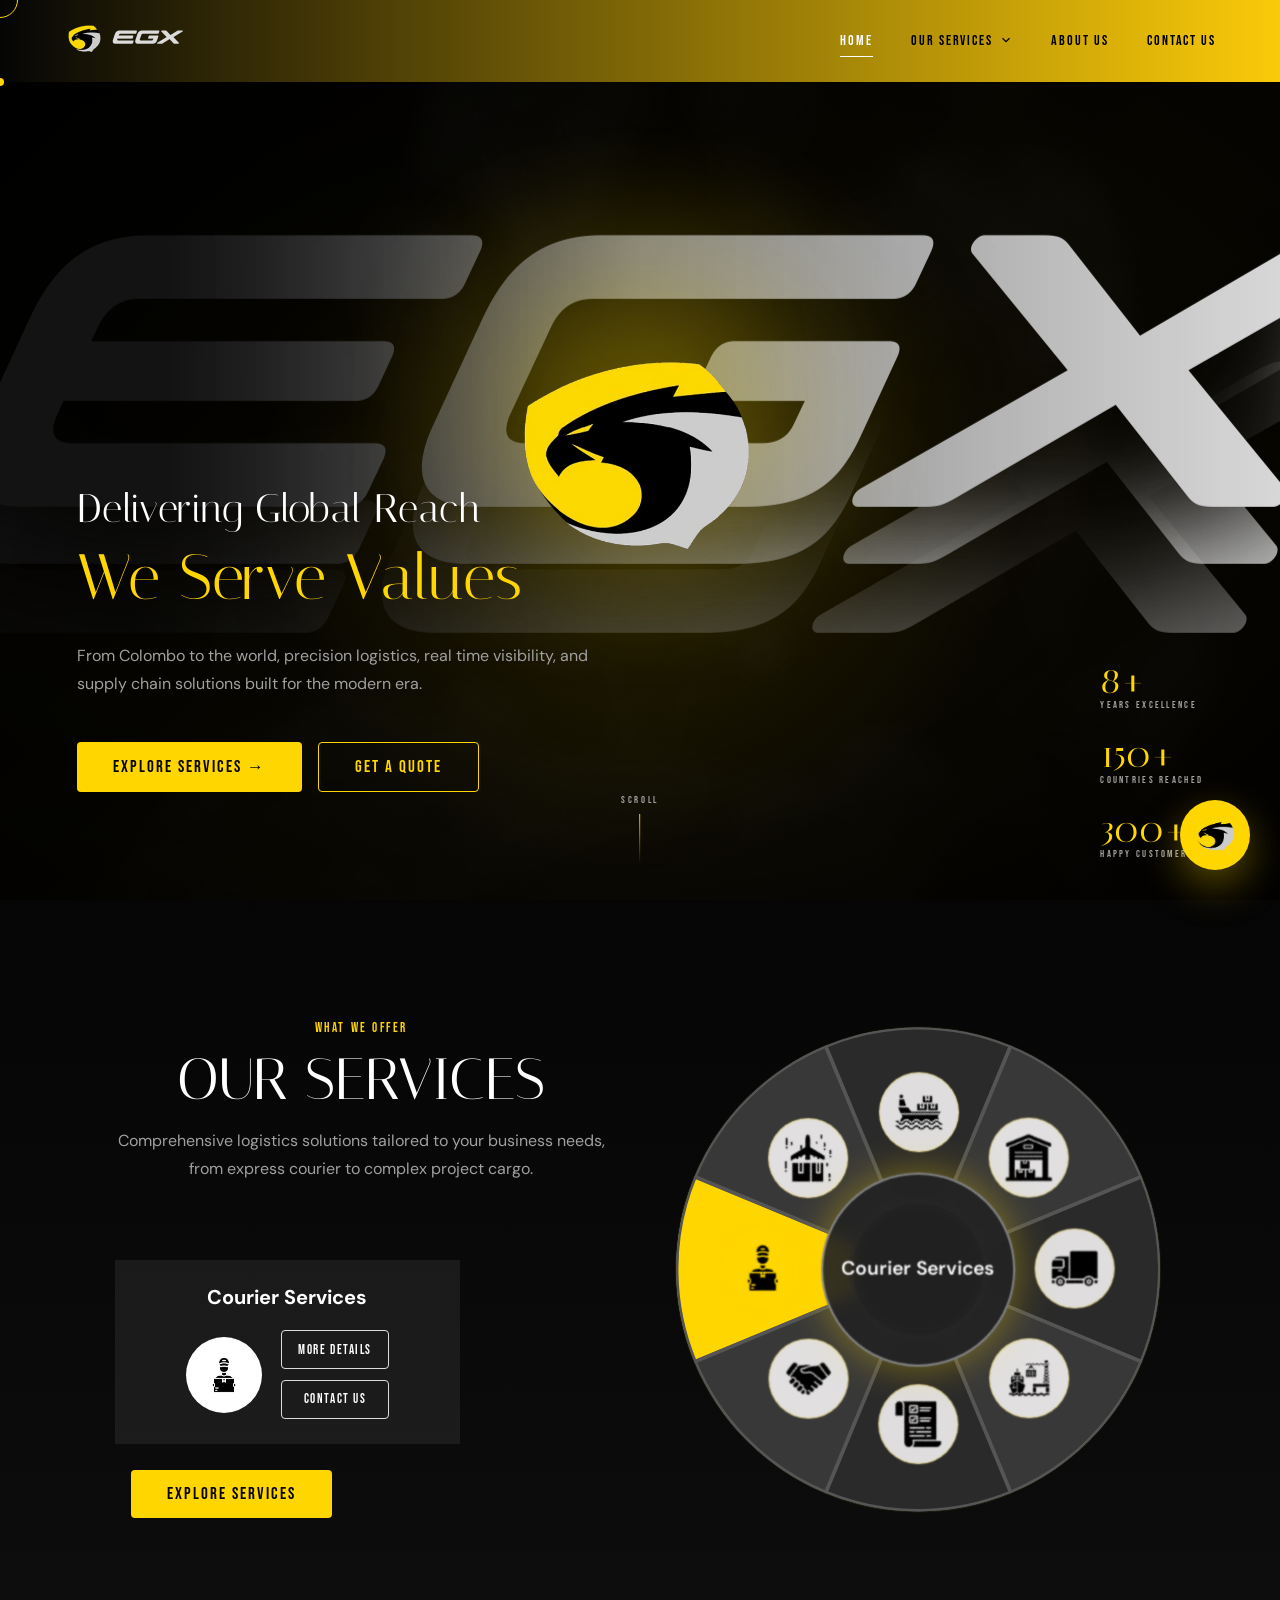
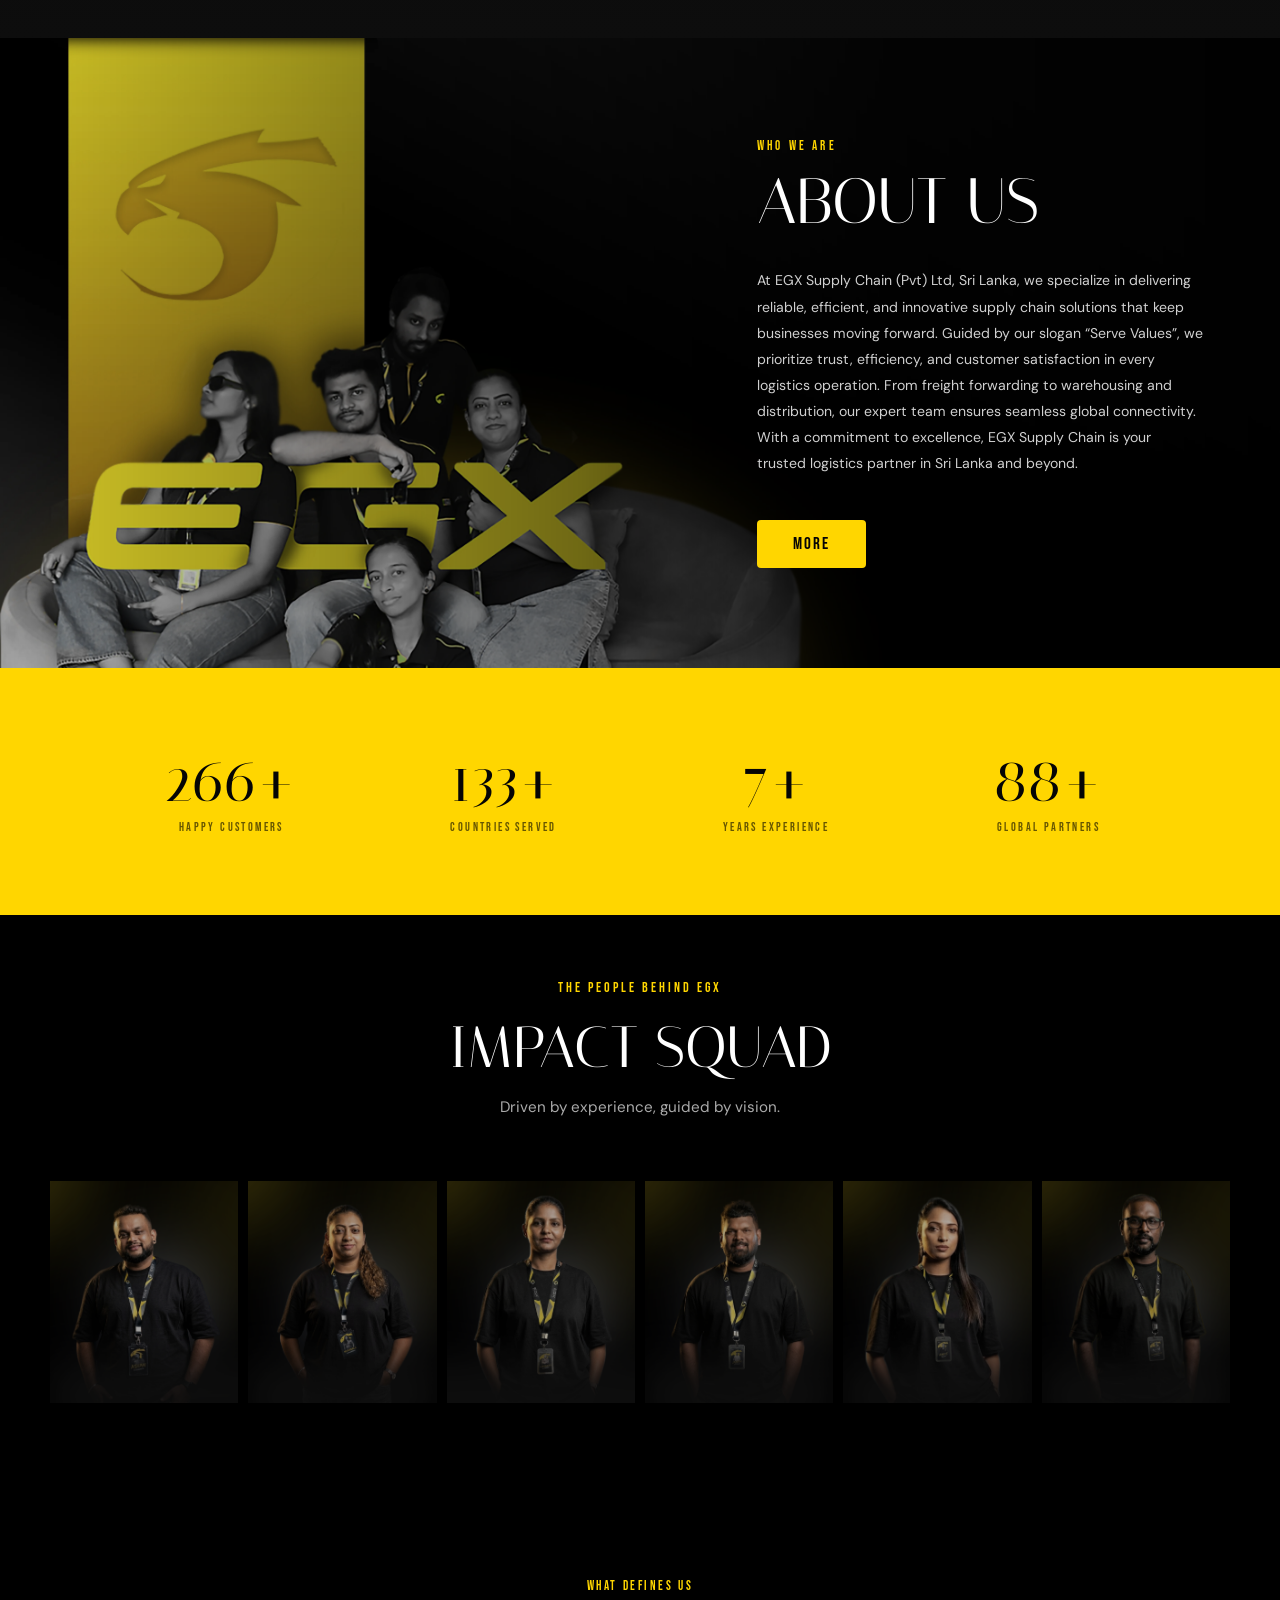
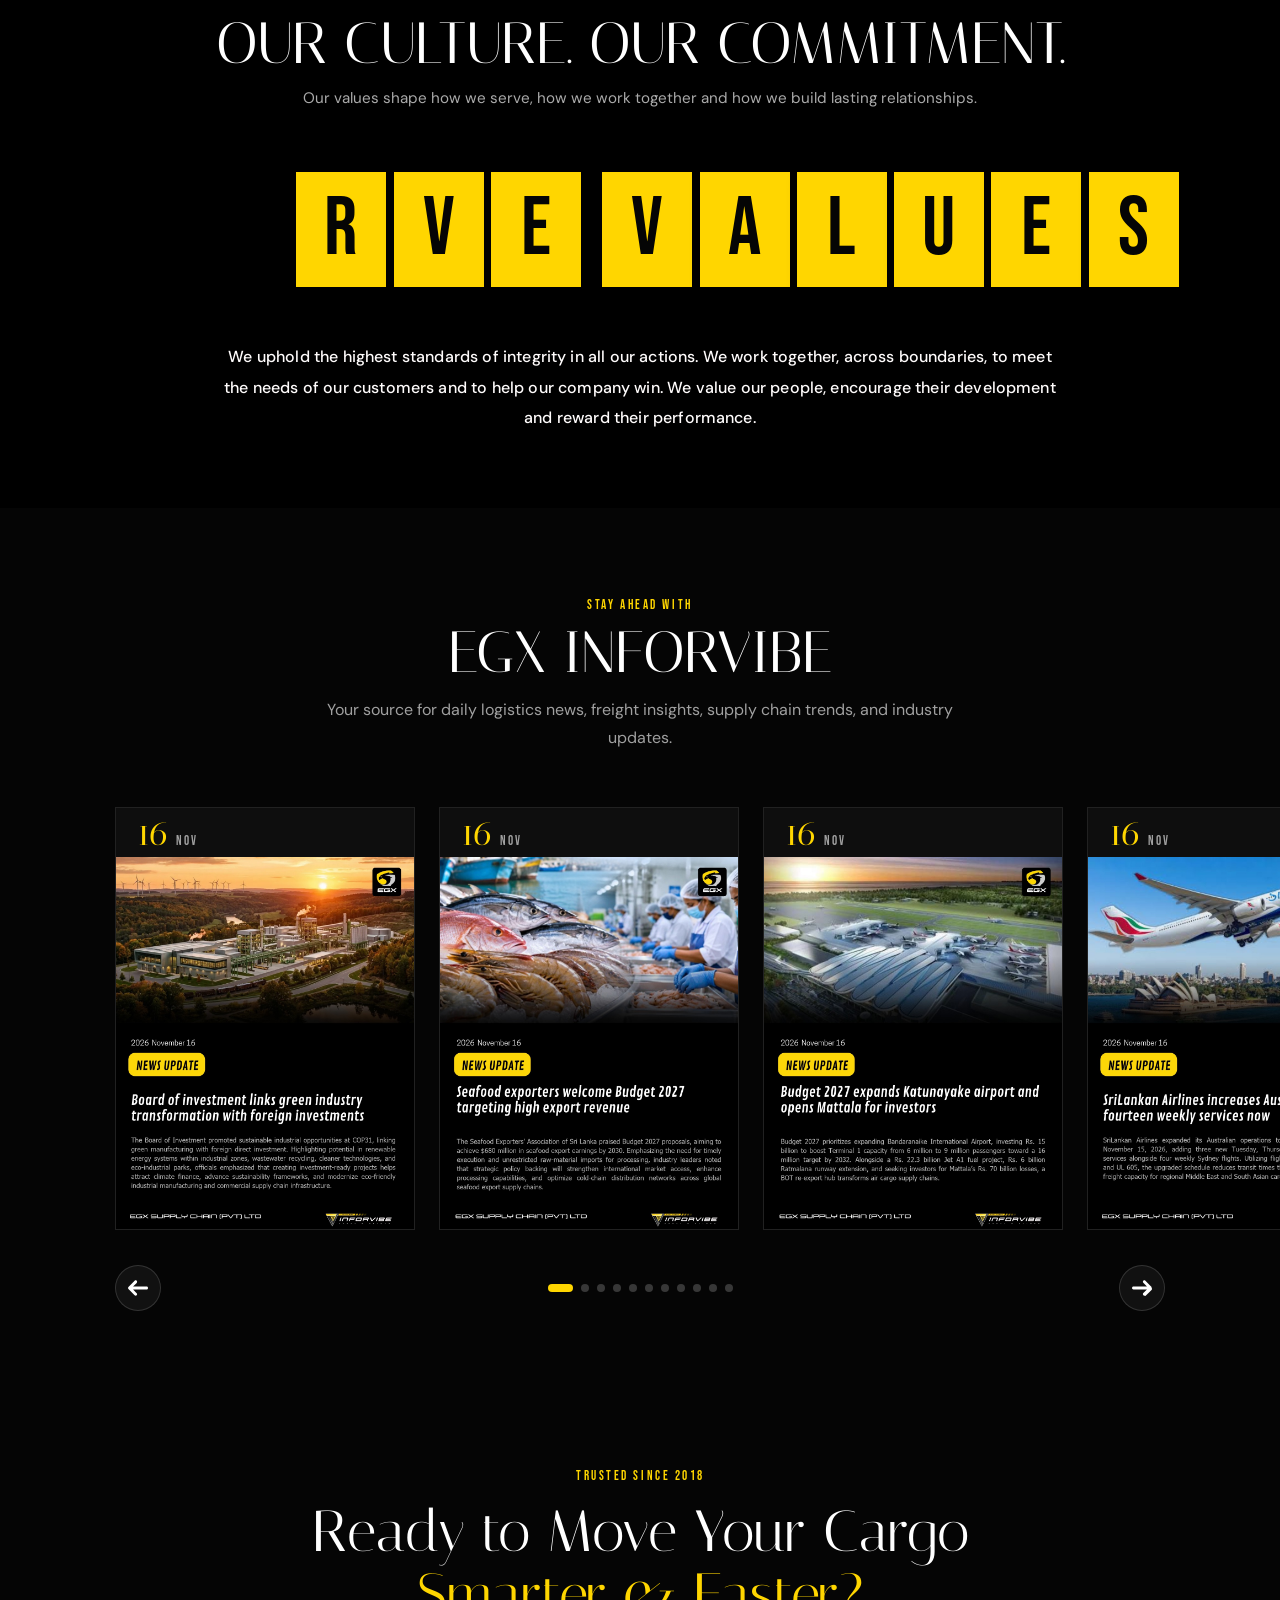
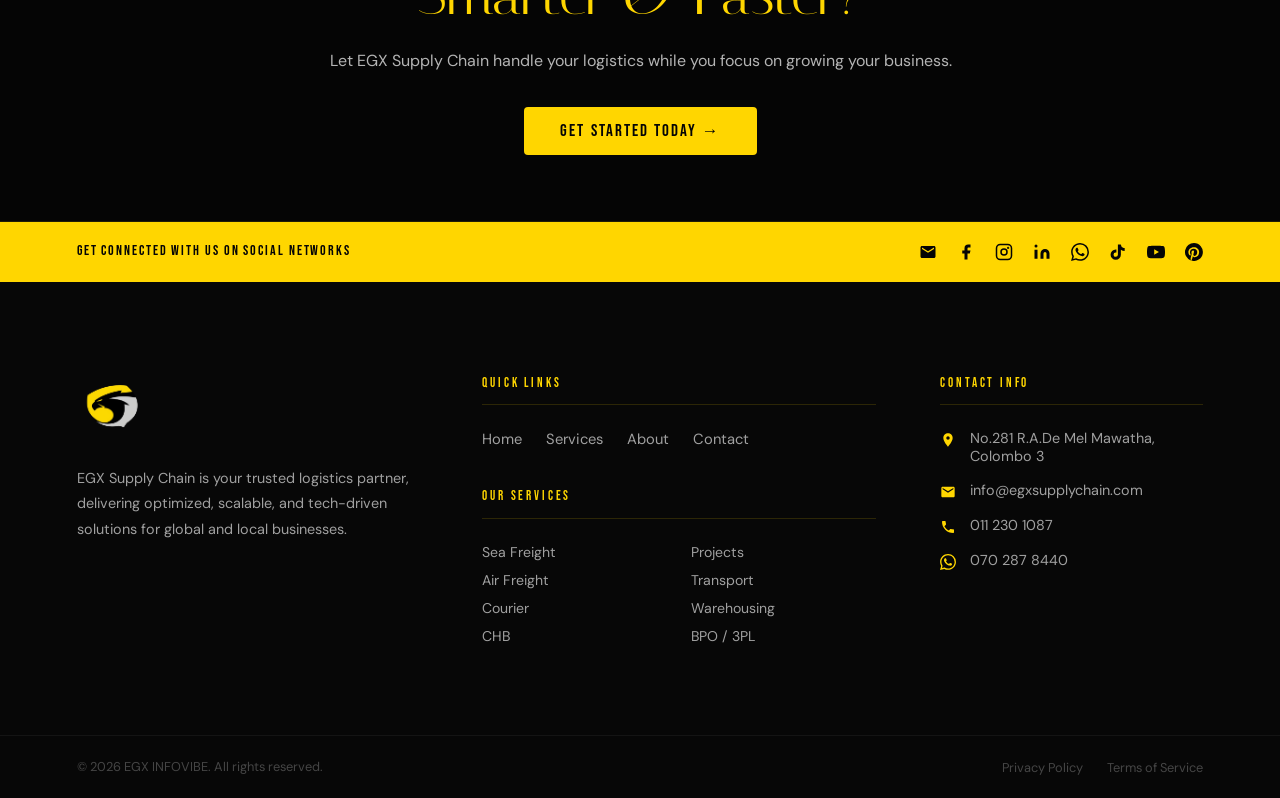
==== commit 41cf93c0: "index page indexing" ====
--- a/index.html
+++ b/index.html
@@ -3,11 +3,11 @@
 
 <head>
   <script async src="https://www.googletagmanager.com/gtm.js?id=GTM-5RD8WVM5"></script>
-<script>
-  window.dataLayer = window.dataLayer || [];
-  function gtag(){dataLayer.push(arguments);}
-  gtag('js', new Date());
-</script>
+  <script>
+    window.dataLayer = window.dataLayer || [];
+    function gtag() { dataLayer.push(arguments); }
+    gtag('js', new Date());
+  </script>
 
   <meta charset="UTF-8">
   <meta name="viewport" content="width=device-width, initial-scale=1.0">
@@ -16,6 +16,8 @@
   <meta name="google-site-verification" content="AnXc8GXQ4NsO-FcFrpke3YOjtQxSQCwDlzR8djXhq-c" />
 
   <title>EGX Supply Chain | Global Logistics Excellence</title>
+
+  <link rel="canonical" href="https://egxsupplychain.com/">
   <link rel="icon" href="images/egx-logo.webp">
   <link rel="stylesheet" href="css/global.css">
   <link rel="stylesheet" href="css/navbar.css">
@@ -24,7 +26,7 @@
   <link rel="stylesheet" href="css/footer.css">
 
   <link rel="stylesheet" href="css/chatbot.css">
-  
+
 
 </head>
 
@@ -771,7 +773,7 @@
 
 
 
-           <!-- ═══════════════════════════════════════════════ -->
+          <!-- ═══════════════════════════════════════════════ -->
           <!-- NEWS 11                                        -->
           <!-- ═══════════════════════════════════════════════ -->
 
@@ -1043,7 +1045,7 @@
   <script src="js/main.js"></script>
 
   <script src="js/section-flow.js"></script>
-  
+
 
 
 
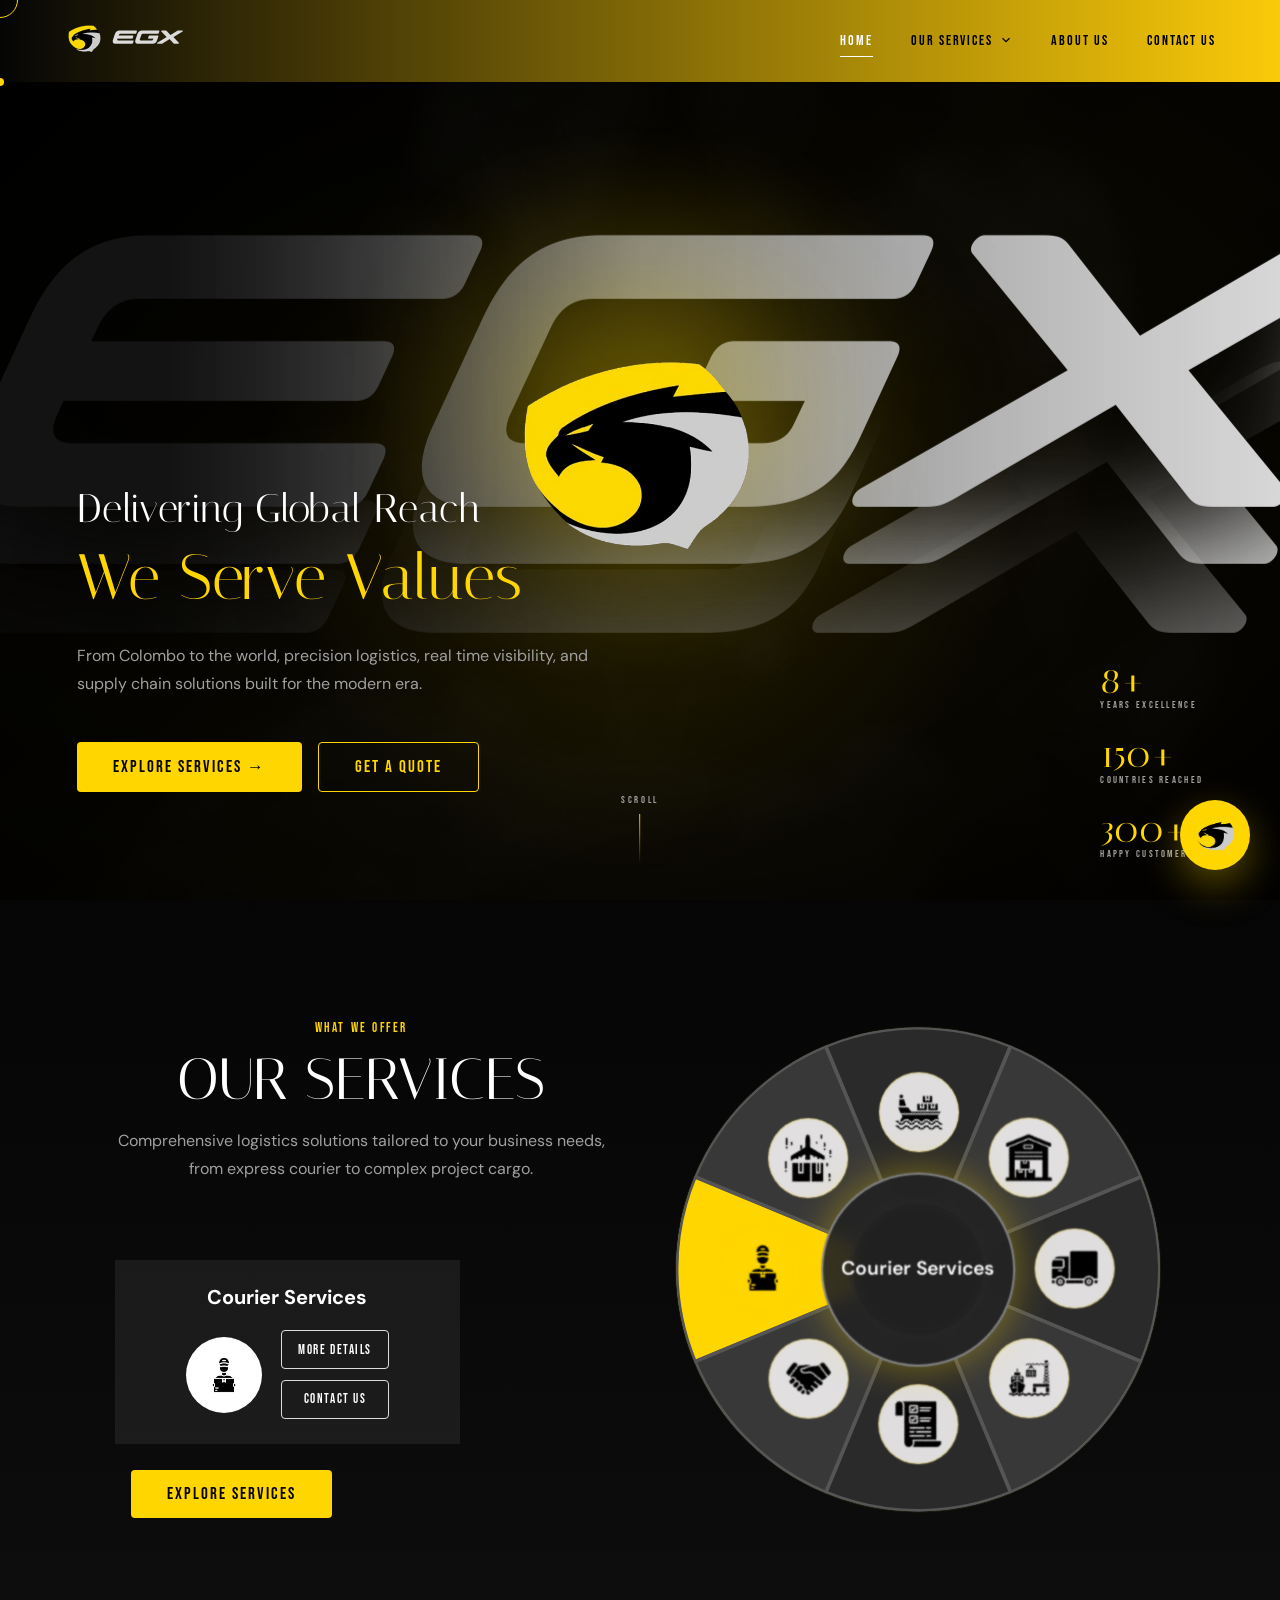
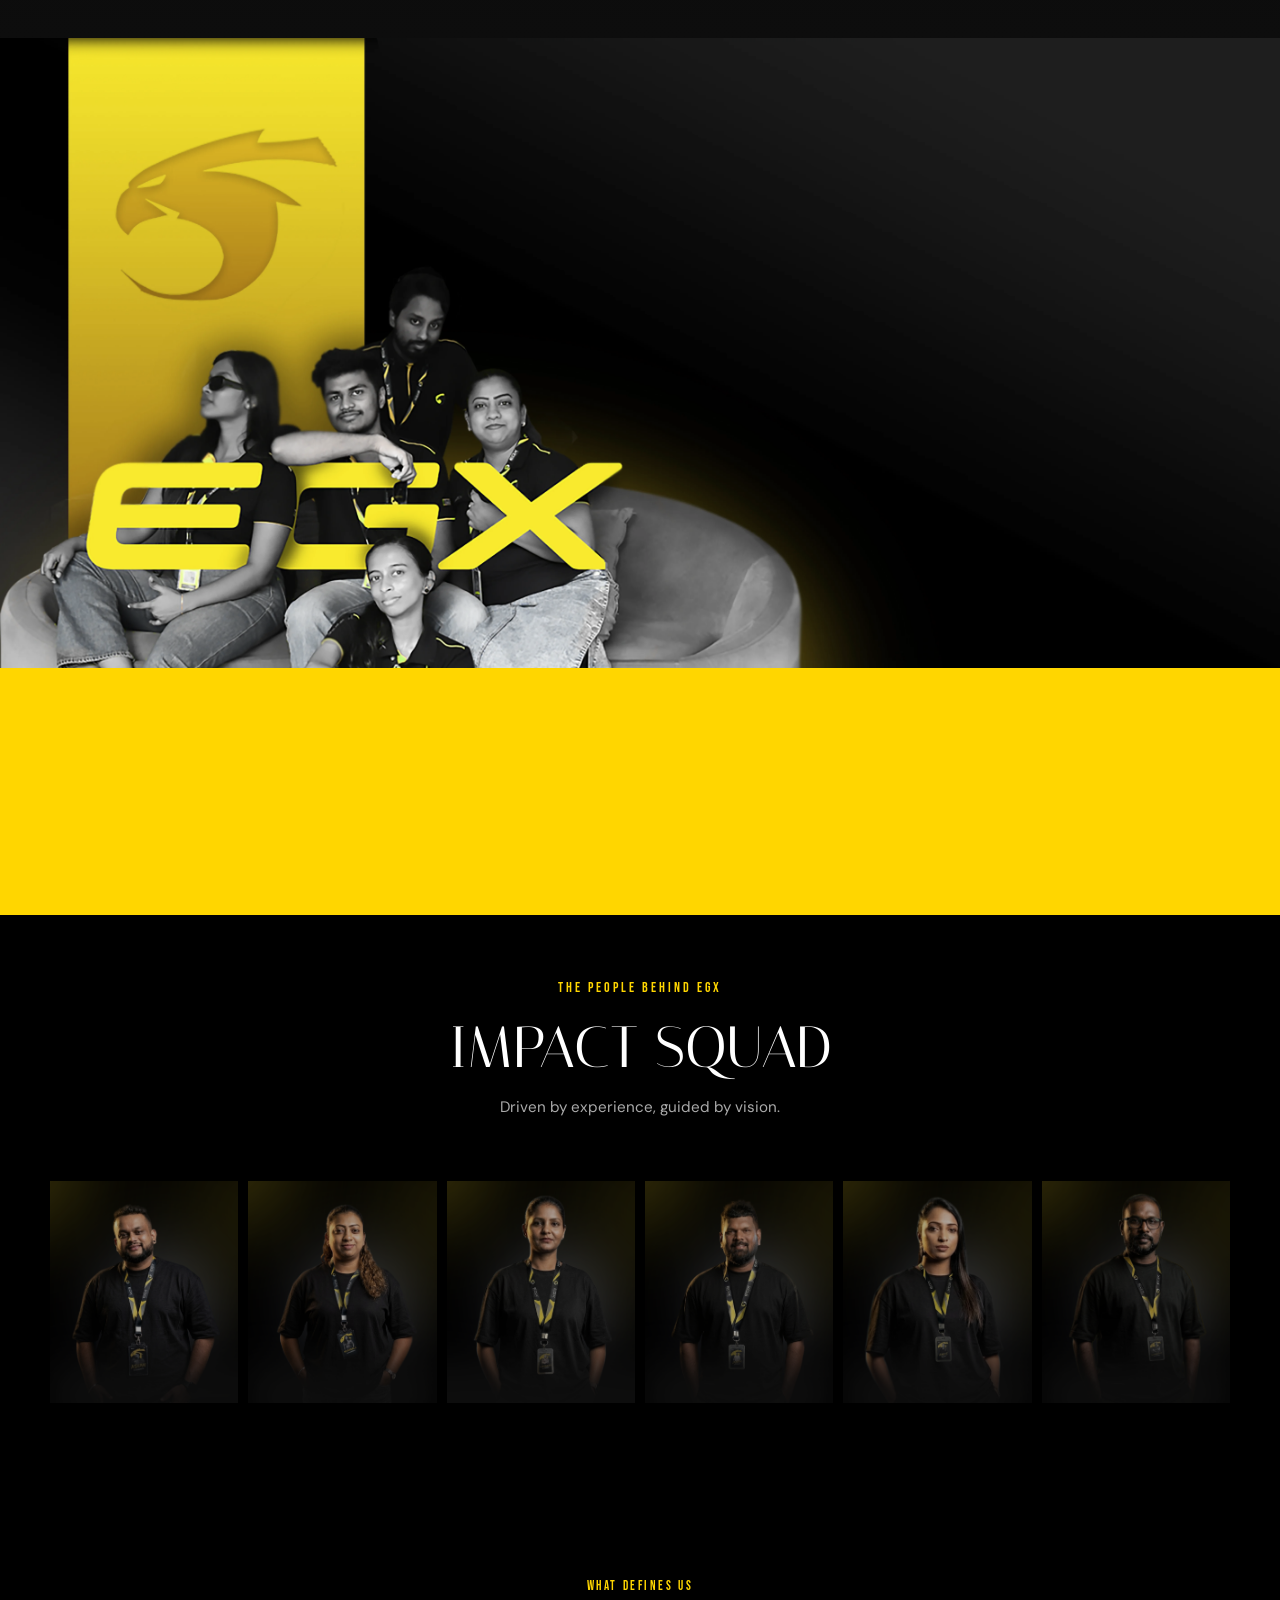
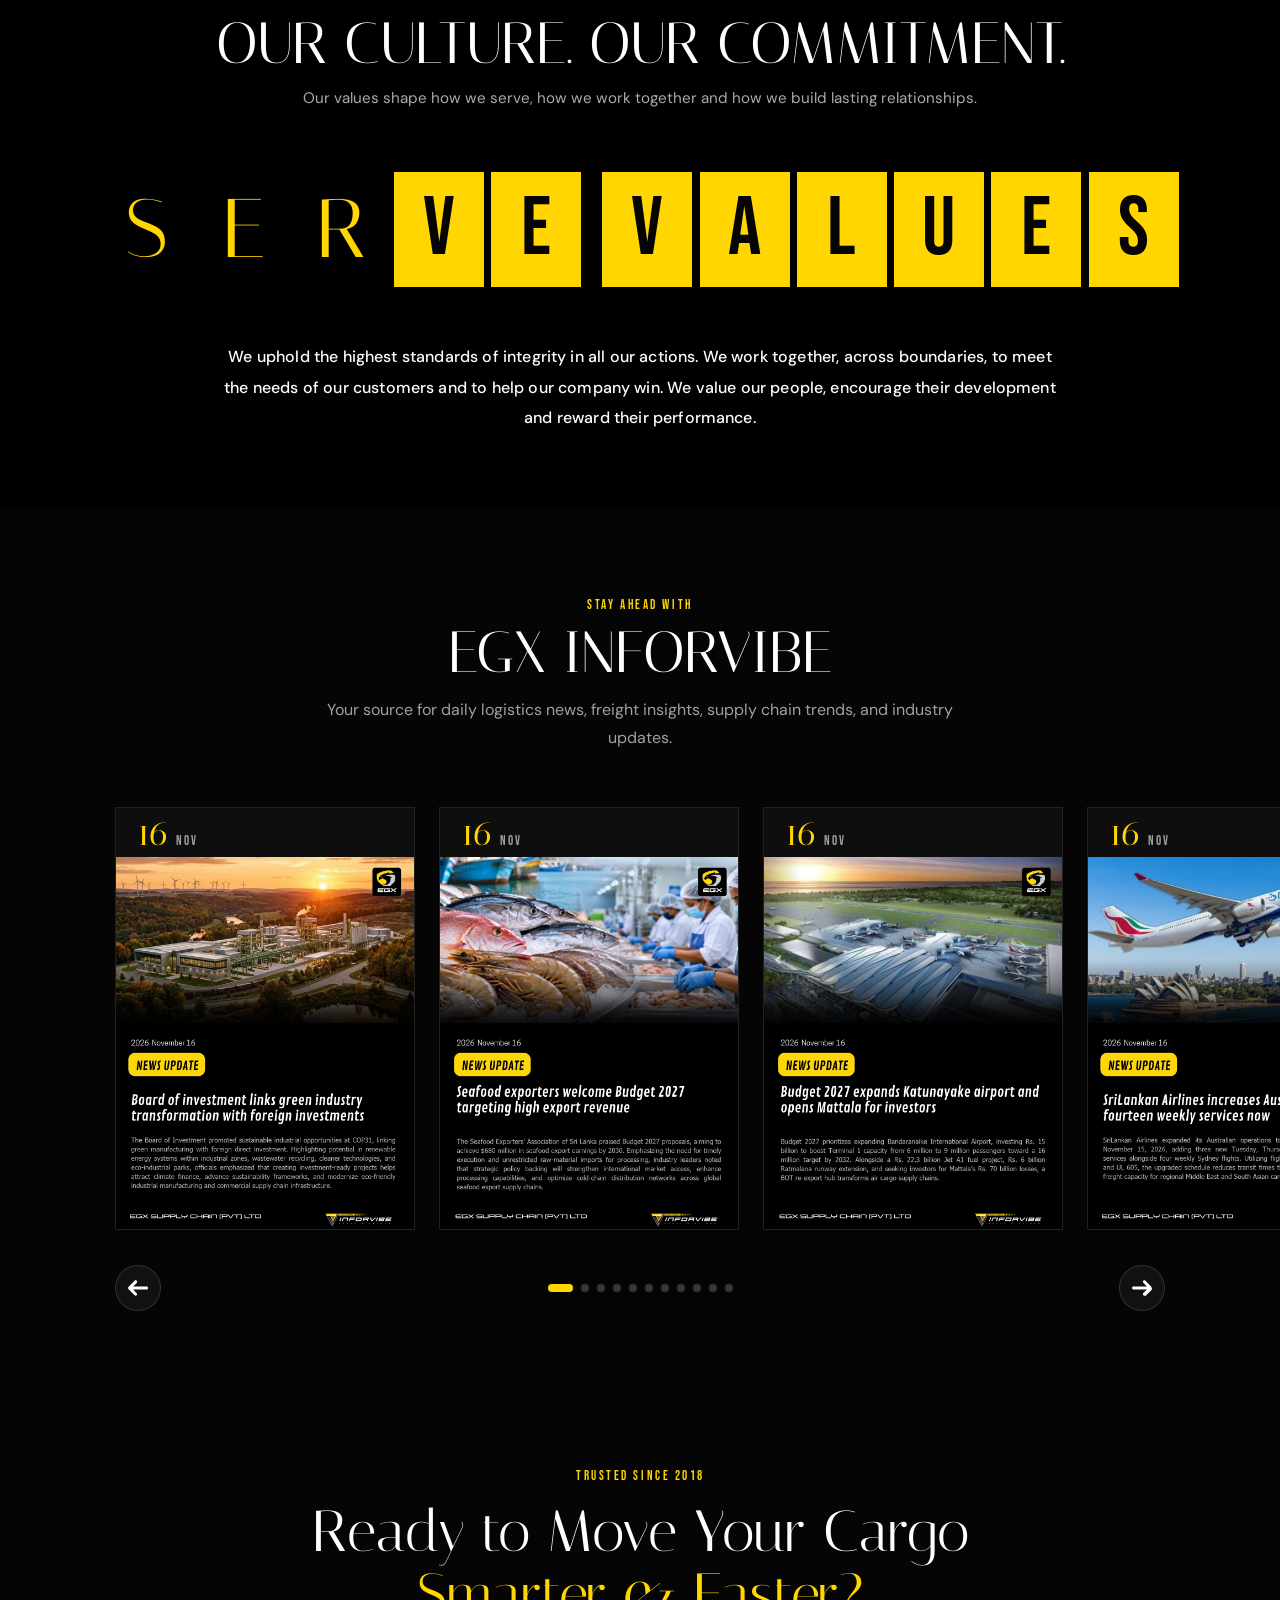
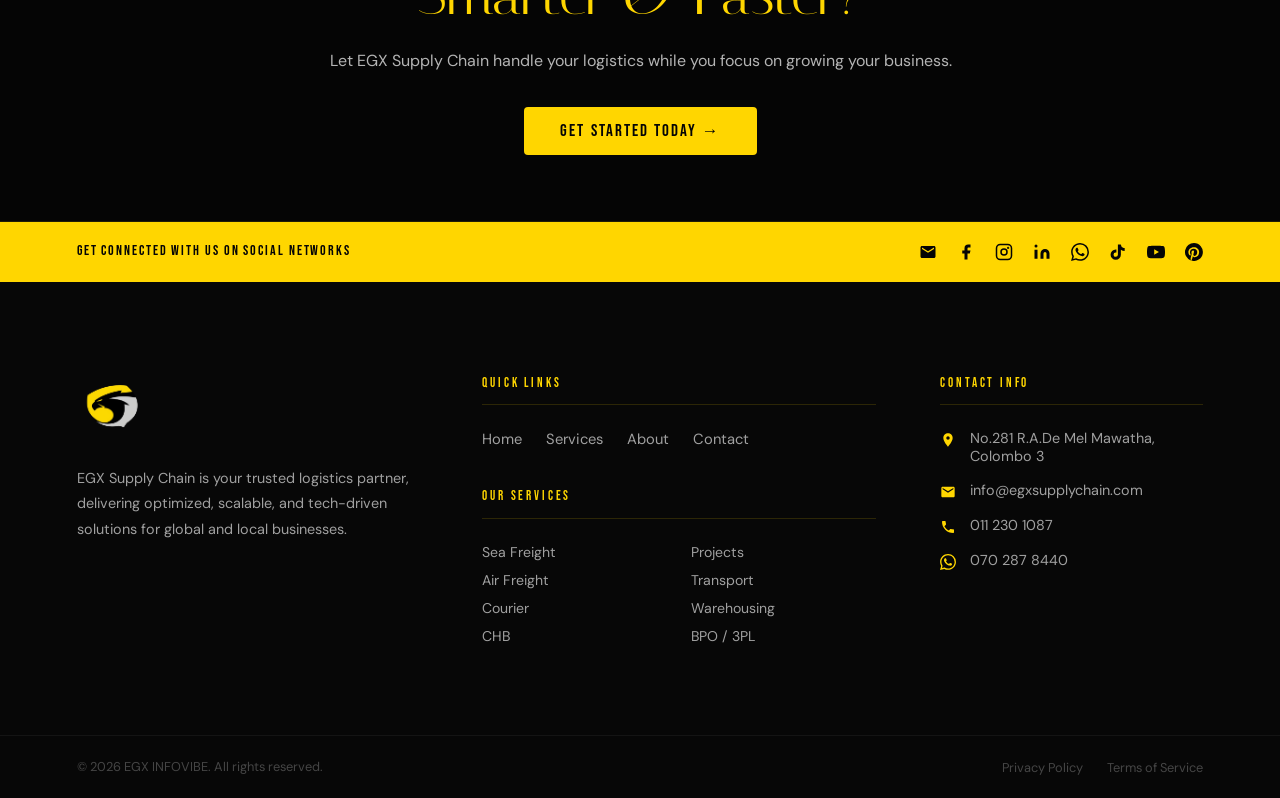
==== commit 00cdfac8: "favicon upload" ====
--- a/index.html
+++ b/index.html
@@ -16,6 +16,14 @@
   <meta name="google-site-verification" content="AnXc8GXQ4NsO-FcFrpke3YOjtQxSQCwDlzR8djXhq-c" />
 
   <title>EGX Supply Chain | Global Logistics Excellence</title>
+
+  <link rel="icon"
+      type="image/png"
+      sizes="96x96"
+      href="/favicon.webp">
+
+<link rel="apple-touch-icon"
+      href="/favicon.webp">
 
   <link rel="canonical" href="https://egxsupplychain.com/">
   <link rel="icon" href="images/egx-logo.webp">
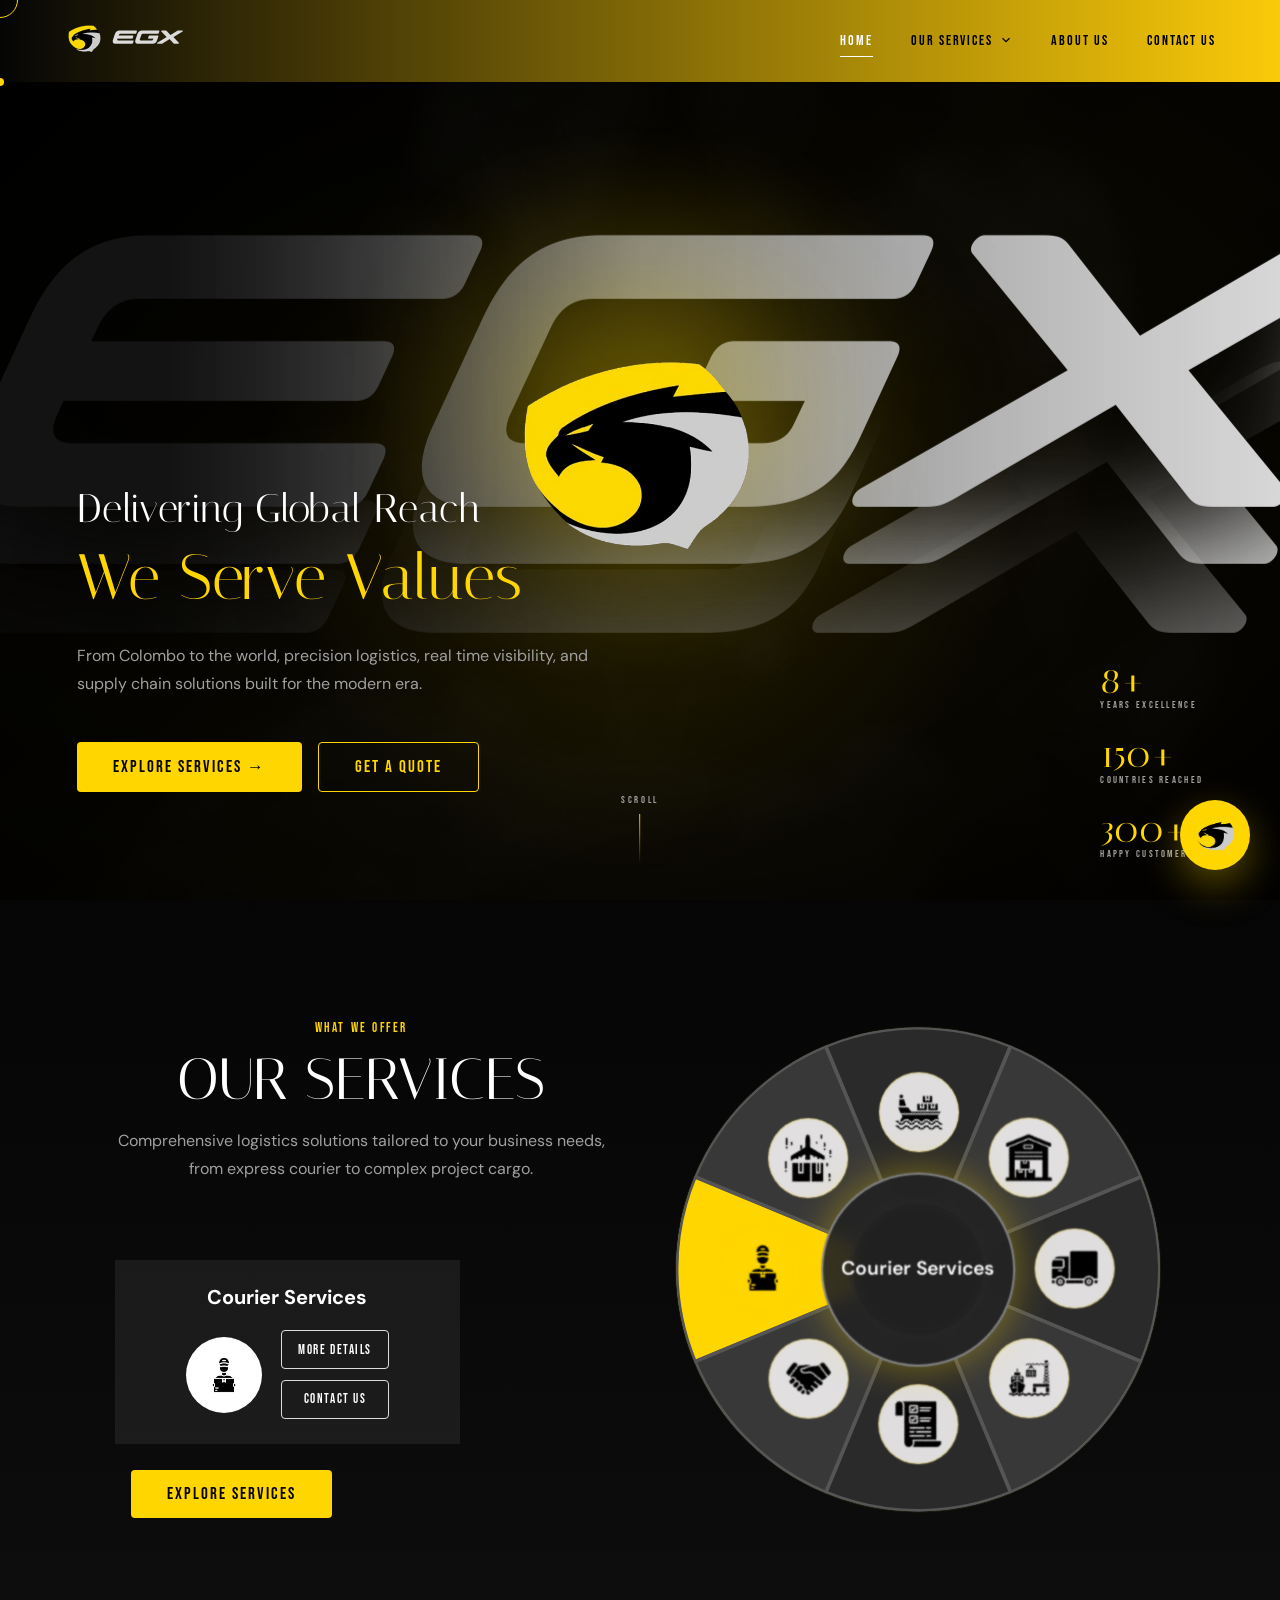
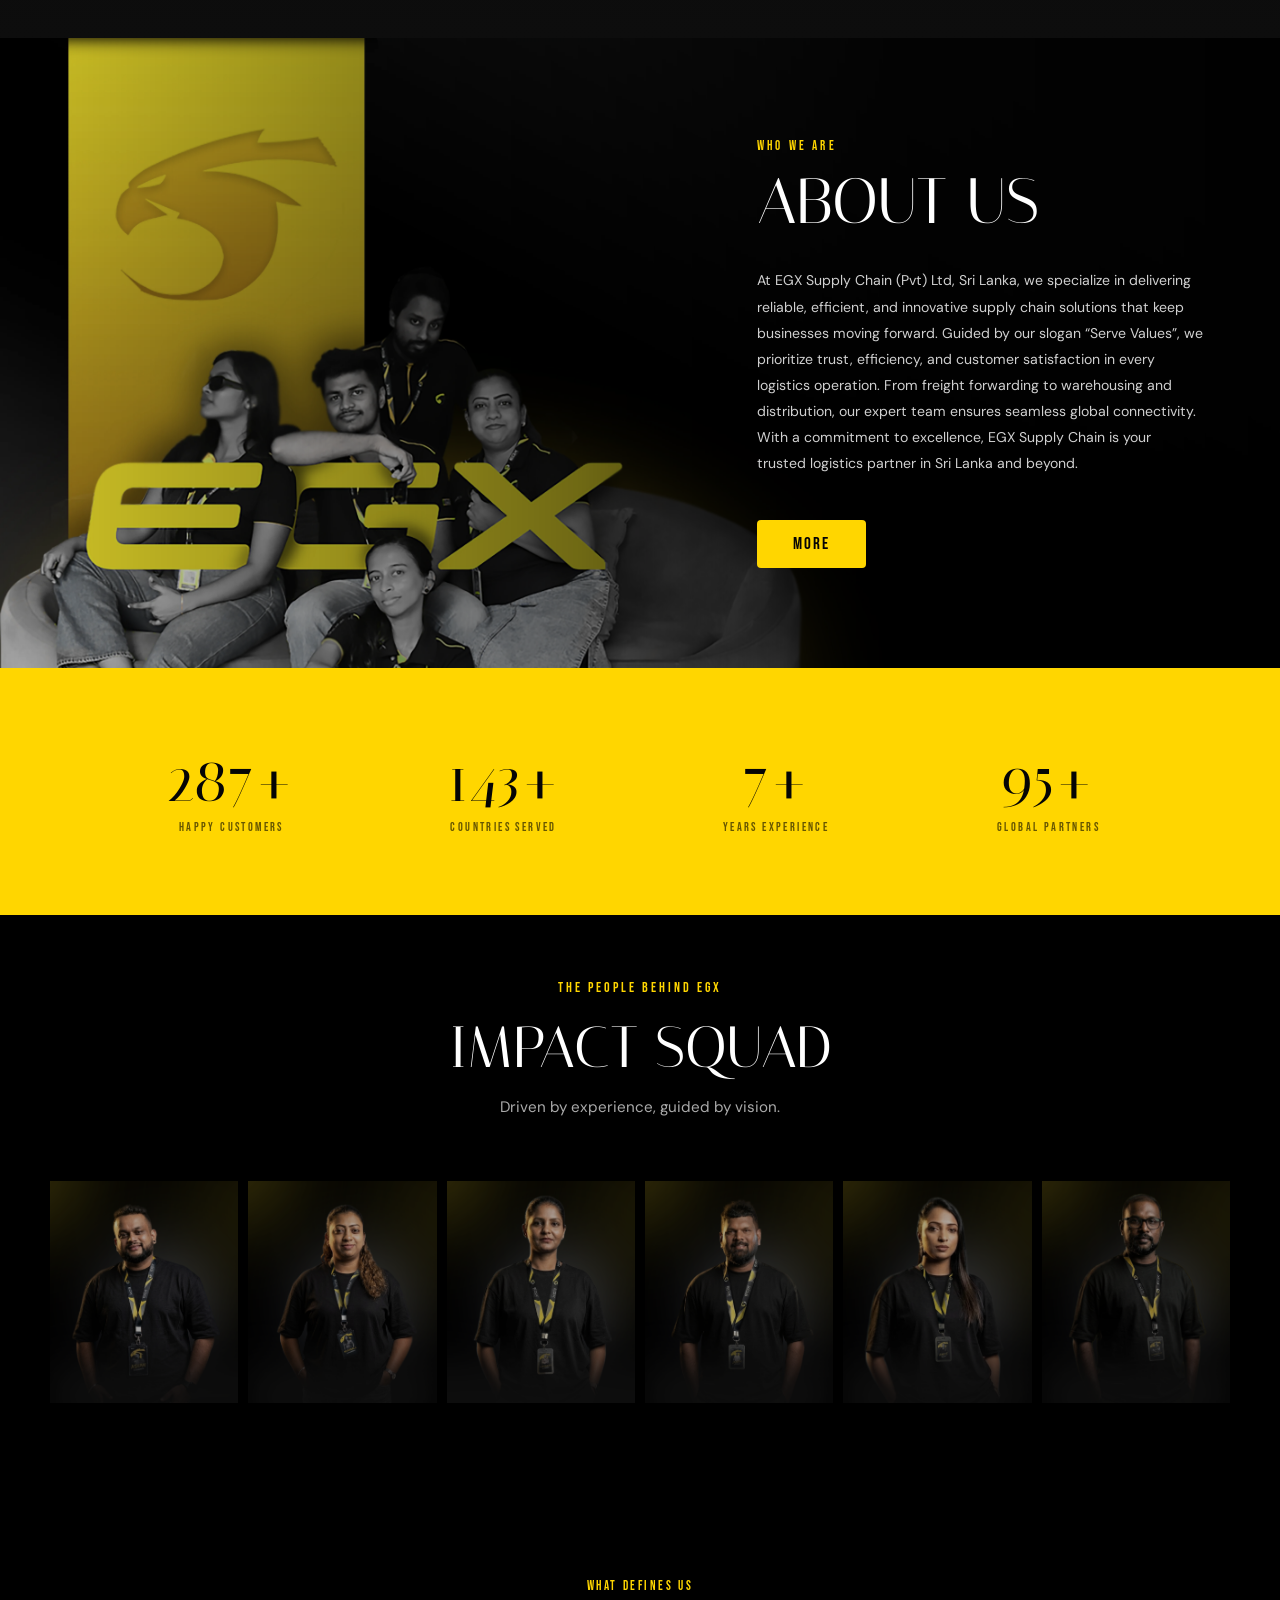
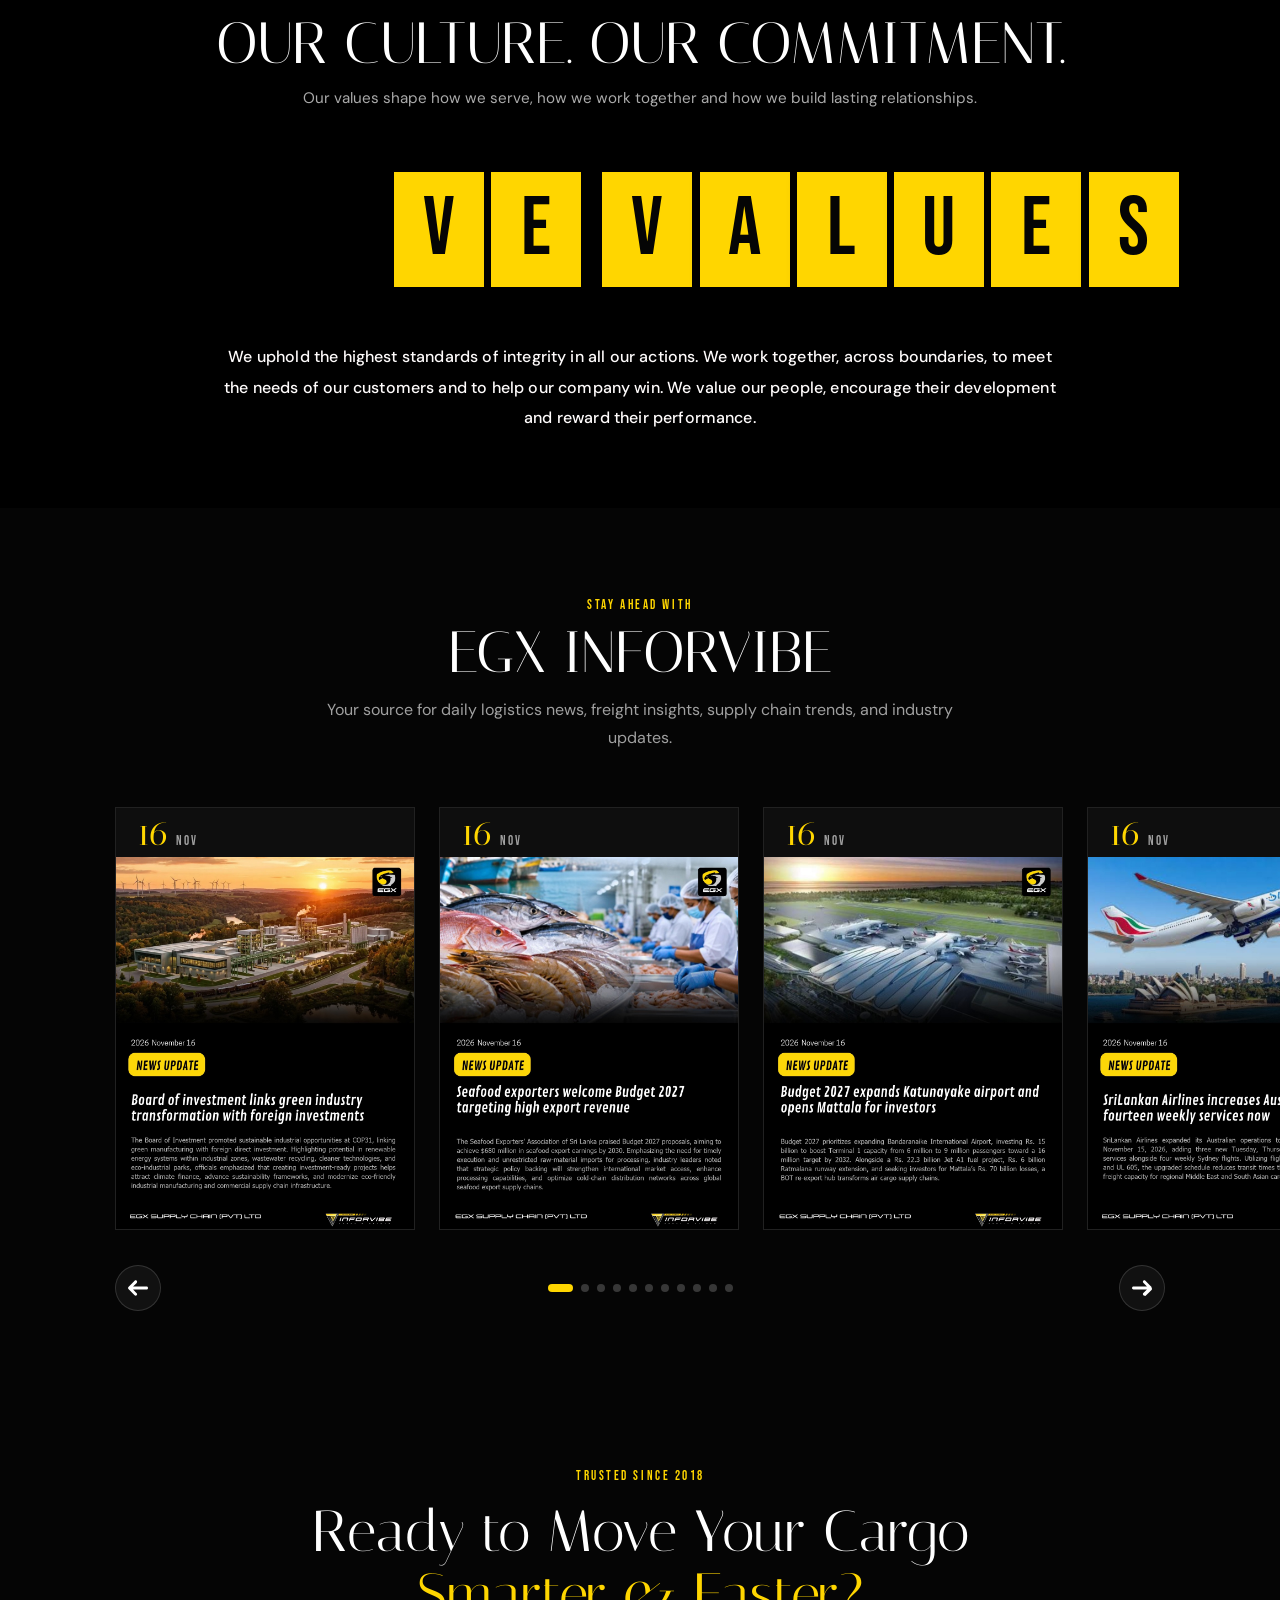
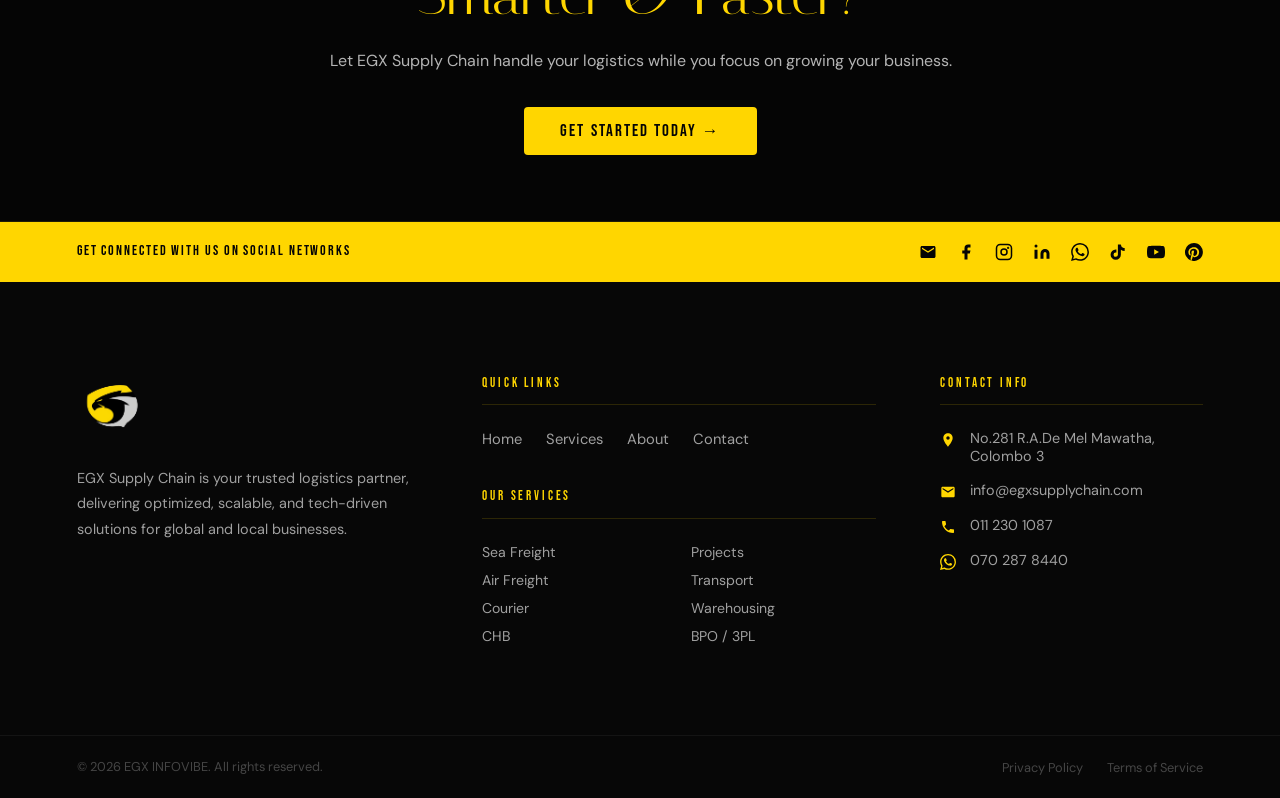
==== commit ee605a3b: "Add json-LD" ====
--- a/index.html
+++ b/index.html
@@ -3,6 +3,213 @@
 
 <head>
   <script async src="https://www.googletagmanager.com/gtm.js?id=GTM-5RD8WVM5"></script>
+
+
+  <!-- EGX SUPPLY CHAIN - ORGANIZATION & LOGISTICS SEO STRUCTURED DATA -->
+  <script type="application/ld+json">
+{
+  "@context": "https://schema.org",
+  "@graph": [
+    {
+      "@type": "LocalBusiness",
+      "@id": "https://egxsupplychain.com/#business",
+      "name": "EGX Supply Chain (Pvt) Ltd",
+      "legalName": "EGX Supply Chain (Pvt) Ltd",
+      "url": "https://egxsupplychain.com/",
+      "logo": {
+        "@type": "ImageObject",
+        "url": "https://egxsupplychain.com/images/egx-logo.webp"
+      },
+      "image": "https://egxsupplychain.com/images/egx-logo.webp",
+      "description": "EGX Supply Chain (Pvt) Ltd is a Colombo, Sri Lanka based logistics and supply chain solutions provider offering freight forwarding, international courier, air freight, sea freight, warehousing, transportation, customs house brokerage, project cargo, and 3PL and 4PL services.",
+      "slogan": "We Serve Values",
+      "telephone": "+94112301087",
+      "email": "info@egxsupplychain.com",
+      "address": {
+        "@type": "PostalAddress",
+        "streetAddress": "No. 281, R. A. De Mel Mawatha",
+        "addressLocality": "Colombo 03",
+        "addressRegion": "Western Province",
+        "addressCountry": "LK"
+      },
+      "areaServed": [
+        {
+          "@type": "City",
+          "name": "Colombo"
+        },
+        {
+          "@type": "Country",
+          "name": "Sri Lanka"
+        },
+        {
+          "@type": "Place",
+          "name": "International markets"
+        }
+      ],
+      "sameAs": [
+        "https://www.facebook.com/egxsupplychain",
+        "https://www.linkedin.com/company/egx-supply-chain",
+        "https://www.instagram.com/egx.sc/",
+        "https://www.youtube.com/@EGXSupplyChain",
+        "https://www.tiktok.com/@egx.sc"
+      ],
+      "knowsAbout": [
+        "Logistics and Supply Chain Management",
+        "International Freight Forwarding",
+        "Air Freight",
+        "Sea Freight",
+        "International Courier Services",
+        "Customs House Brokerage",
+        "Customs Clearance",
+        "Warehousing and Distribution",
+        "Road Freight Transportation",
+        "Container Transportation",
+        "Project Cargo Logistics",
+        "Third Party Logistics (3PL)",
+        "Fourth Party Logistics (4PL)",
+        "Business Process Outsourcing (BPO)"
+      ],
+      "hasOfferCatalog": {
+        "@type": "OfferCatalog",
+        "name": "EGX Supply Chain Logistics Services",
+        "itemListElement": [
+          {
+            "@type": "Offer",
+            "itemOffered": {
+              "@type": "Service",
+              "name": "International Freight Forwarding",
+              "serviceType": "International Freight Forwarding",
+              "url": "https://egxsupplychain.com/pages/services.html",
+              "provider": {
+                "@id": "https://egxsupplychain.com/#business"
+              },
+              "areaServed": "Sri Lanka and international markets"
+            }
+          },
+          {
+            "@type": "Offer",
+            "itemOffered": {
+              "@type": "Service",
+              "name": "Air Freight Services",
+              "serviceType": "Air Cargo and Air Freight Forwarding",
+              "url": "https://egxsupplychain.com/pages/air-freight.html",
+              "provider": {
+                "@id": "https://egxsupplychain.com/#business"
+              },
+              "areaServed": "Sri Lanka and international markets"
+            }
+          },
+          {
+            "@type": "Offer",
+            "itemOffered": {
+              "@type": "Service",
+              "name": "Sea Freight Services",
+              "serviceType": "Ocean Freight and Sea Freight Forwarding",
+              "url": "https://egxsupplychain.com/pages/sea-freight.html",
+              "provider": {
+                "@id": "https://egxsupplychain.com/#business"
+              },
+              "areaServed": "Sri Lanka and international markets"
+            }
+          },
+          {
+            "@type": "Offer",
+            "itemOffered": {
+              "@type": "Service",
+              "name": "International Courier Services",
+              "serviceType": "International Express Courier and Parcel Delivery",
+              "url": "https://egxsupplychain.com/pages/courier.html",
+              "provider": {
+                "@id": "https://egxsupplychain.com/#business"
+              },
+              "areaServed": "Sri Lanka and international markets"
+            }
+          },
+          {
+            "@type": "Offer",
+            "itemOffered": {
+              "@type": "Service",
+              "name": "Warehousing and Distribution",
+              "serviceType": "Warehousing, Storage and Distribution",
+              "url": "https://egxsupplychain.com/pages/warehouse.html",
+              "provider": {
+                "@id": "https://egxsupplychain.com/#business"
+              },
+              "areaServed": "Sri Lanka"
+            }
+          },
+          {
+            "@type": "Offer",
+            "itemOffered": {
+              "@type": "Service",
+              "name": "Transportation and Road Freight",
+              "serviceType": "Cargo Transportation and Road Freight",
+              "url": "https://egxsupplychain.com/pages/transport.html",
+              "provider": {
+                "@id": "https://egxsupplychain.com/#business"
+              },
+              "areaServed": "Sri Lanka"
+            }
+          },
+          {
+            "@type": "Offer",
+            "itemOffered": {
+              "@type": "Service",
+              "name": "Customs House Brokerage (CHB)",
+              "serviceType": "Customs Brokerage and Clearance",
+              "url": "https://egxsupplychain.com/pages/chb.html",
+              "provider": {
+                "@id": "https://egxsupplychain.com/#business"
+              },
+              "areaServed": "Sri Lanka"
+            }
+          },
+          {
+            "@type": "Offer",
+            "itemOffered": {
+              "@type": "Service",
+              "name": "Project Cargo Logistics",
+              "serviceType": "Project Cargo Handling and Transportation",
+              "url": "https://egxsupplychain.com/pages/project-cargo.html",
+              "provider": {
+                "@id": "https://egxsupplychain.com/#business"
+              },
+              "areaServed": "Sri Lanka and international markets"
+            }
+          },
+          {
+            "@type": "Offer",
+            "itemOffered": {
+              "@type": "Service",
+              "name": "Third Party Logistics (3PL) and Fourth Party Logistics (4PL)",
+              "serviceType": "Integrated Logistics and Supply Chain Management",
+              "url": "https://egxsupplychain.com/pages/bpo.html",
+              "provider": {
+                "@id": "https://egxsupplychain.com/#business"
+              },
+              "areaServed": "Sri Lanka and international markets"
+            }
+          },
+          {
+            "@type": "Offer",
+            "itemOffered": {
+              "@type": "Service",
+              "name": "Business Process Outsourcing (BPO)",
+              "serviceType": "Business Process Outsourcing",
+              "url": "https://egxsupplychain.com/pages/bpo.html",
+              "provider": {
+                "@id": "https://egxsupplychain.com/#business"
+              },
+              "areaServed": "Sri Lanka and international markets"
+            }
+          }
+        ]
+      }
+    }
+  ]
+}
+</script>
+
   <script>
     window.dataLayer = window.dataLayer || [];
     function gtag() { dataLayer.push(arguments); }
@@ -17,13 +224,9 @@
 
   <title>EGX Supply Chain | Global Logistics Excellence</title>
 
-  <link rel="icon"
-      type="image/png"
-      sizes="96x96"
-      href="/favicon.webp">
-
-<link rel="apple-touch-icon"
-      href="/favicon.webp">
+  <link rel="icon" type="image/png" sizes="96x96" href="/favicon.webp">
+
+  <link rel="apple-touch-icon" href="/favicon.webp">
 
   <link rel="canonical" href="https://egxsupplychain.com/">
   <link rel="icon" href="images/egx-logo.webp">
